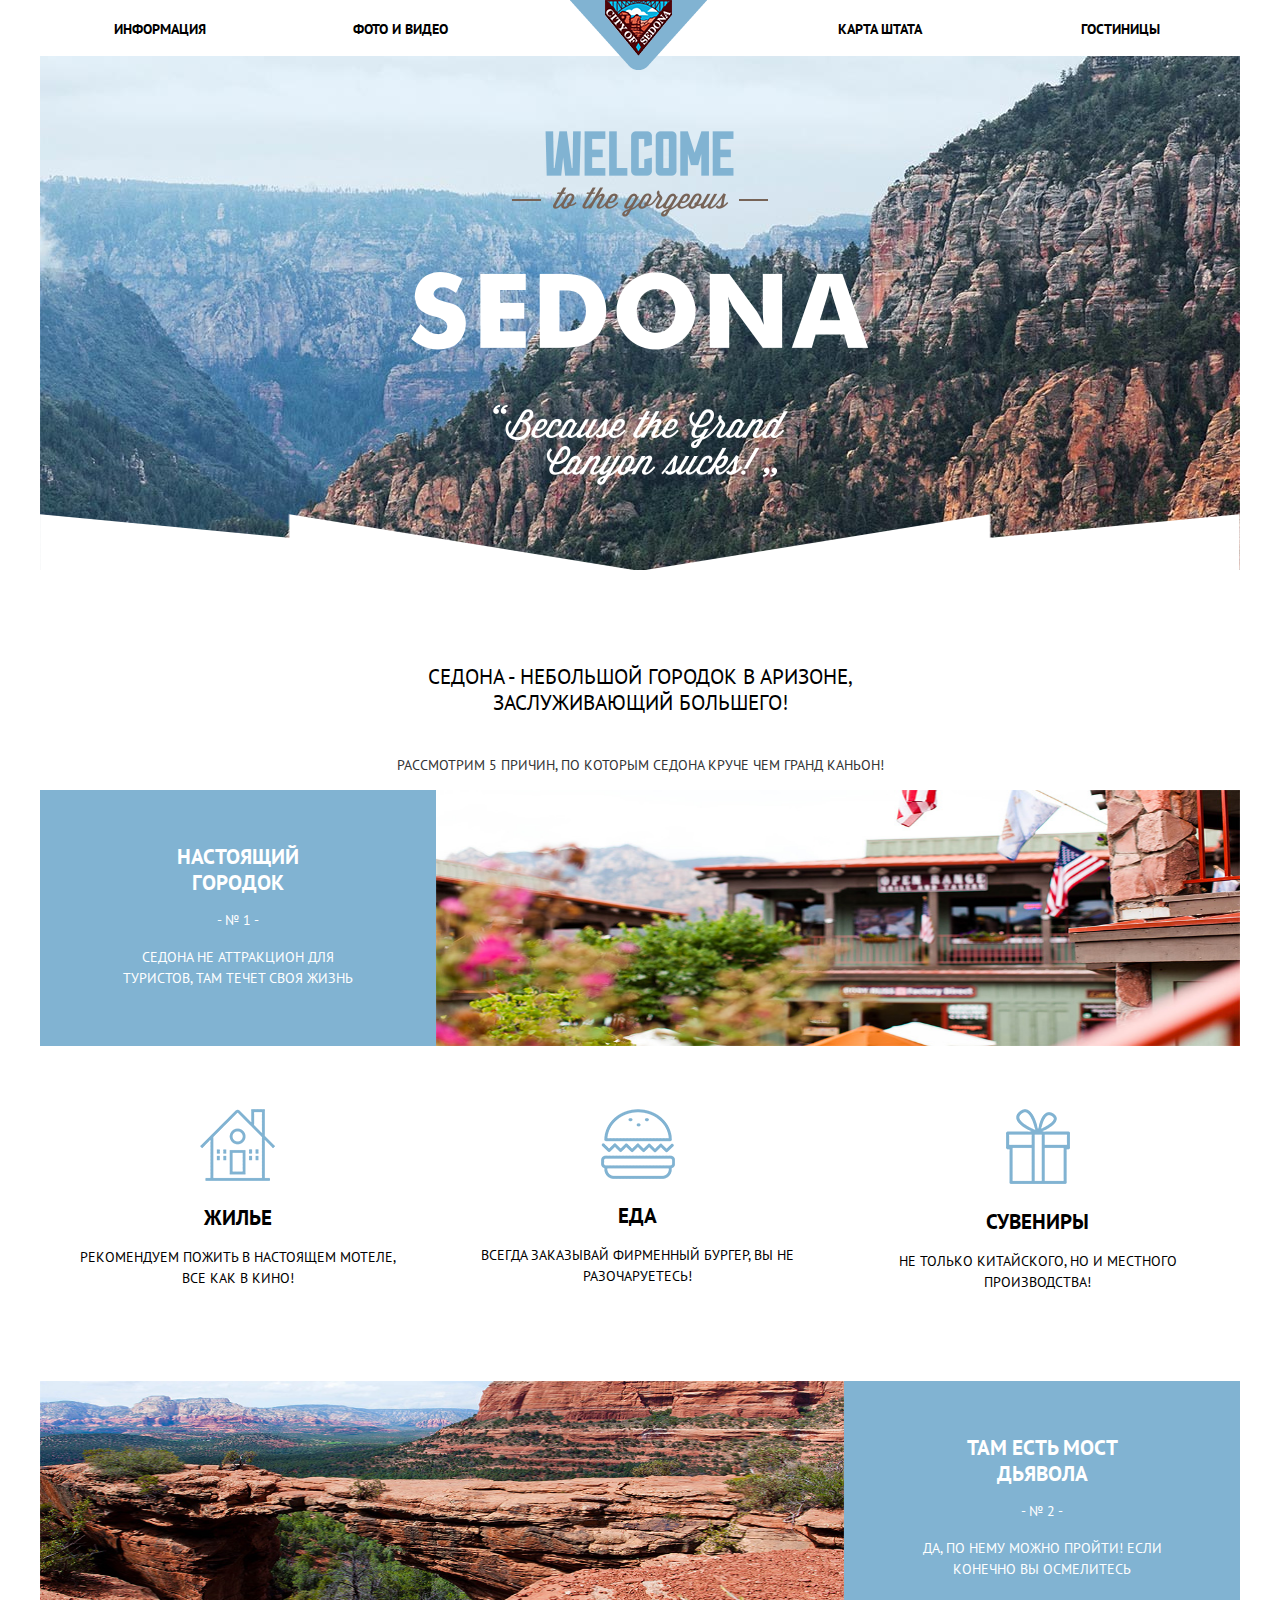
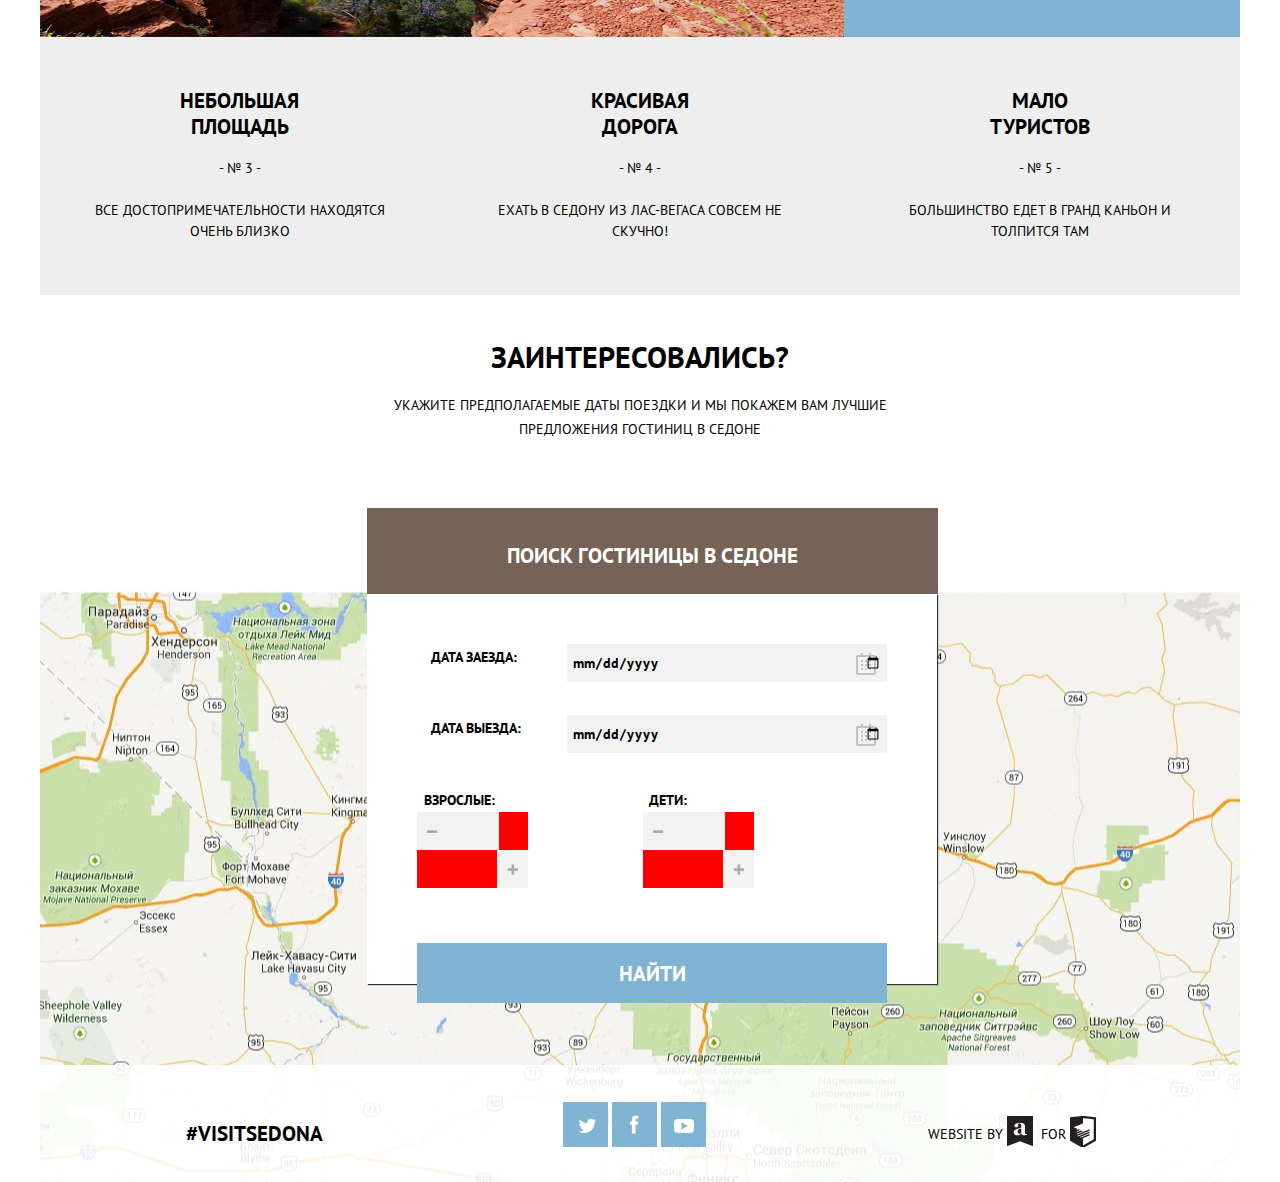
==== index.html @ 725dc501 "css comb" ====
<!DOCTYPE html>
<html lang="ru">
<head>
	<meta charset="UTF-8">
	<meta http-equiv="X-UA-Compatible" content="IE=Edge">
	<link href='http://fonts.googleapis.com/css?family=PT+Sans:400,700&subset=cyrillic,latin' rel='stylesheet' type='text/css'>
	<link rel="stylesheet" href="css/style.css">
	<title>Sedona</title>
</head>
<body>
	<div class="wrapper">
		<div class="mobile-menu-container">
			<nav class="mobile-menu-nav">
				<ul class="mobile-menu">
					<li class="mobile-menu__item">
						<a class="mobile-menu__item-link" href="#">Карта штата</a>
						<button class="mobile-menu__item-close">
							<img src="img/icon-mobile-menu-close.svg" alt="">
						</button>
					</li>
					<li class="mobile-menu__item">
						<a class="mobile-menu__item-link" href="#">Информация</a>
					</li>
					<li class="mobile-menu__item">
						<a class="mobile-menu__item-link" href="#">Фото и видео</a>
					</li>
					<li class="mobile-menu__item">
						<a class="mobile-menu__item-link" href="#">Гостиницы</a>
					</li>
				</ul>
			</nav>
		</div>
		<header class="page-header">
			<nav class="top-menu-nav">
				<ul class="top-menu">
					<li class="top-menu__item">
						<a class="top-menu__item-link" href="#">Информация</a>
					</li>
					<li class="top-menu__item">
						<a class="top-menu__item-link" href="#">Фото и видео</a>
					</li>
					<li class="top-menu__item">
						<a class="top-menu__logo-link" href="#">
							<img class="top-menu__logo" src="img/icon-top-menu.png" height="70" width="138" alt="logo">
						</a>
					</li>
					<li class="top-menu__item">
						<a class="top-menu__item-link" href="#">Карта штата</a>
					</li>
					<li class="top-menu__item">
						<a class="top-menu__item-link" href="#">Гостиницы</a>
					</li>
					<li class="top-menu__item top-menu__item-menu-open">
						<button class="mobile-menu-open">
							<img id="logo" class="mobile-menu-open-img" src="img/icon-mobile-menu-open.svg" alt="">
						</button>
					</li>
				</ul>
			</nav>
		</header>
		<div class="welcome">
			<img class="welcome__img" src="img/text-welcome-1.png" height="86" width="256" alt="">
			<img class="welcome__img" src="img/text-welcome-2.png" height="78" width="458" alt="welcome-2">
			<img class="welcome__img" src="img/text-welcome-3.png" height="80" width="295" alt="welcome-3">
			<div class="welcome-container">
				<h3 class="welcome__info">Седона - небольшой городок в Аризоне, заслуживающий большего!</h3>
				<p class="welcome__reasons">Рассмотрим 5 причин, по которым Седона круче чем Гранд Каньон!</p>
			</div>
		</div>
		<div class="features">
			<section class="features-item">
				<div class="features-item-container">
					<h3 class="features-item__title">Настоящий городок</h3>
					<p class="features-item__number">- № 1 -</p>
					<p class="features-item__description">Седона не аттракцион для туристов, там течет своя жизнь</p>
				</div>
				<div class="features-item__img-container">
					<img class="features-item__img" src="img/bg-features-1.jpg" height="256" width="800" alt="">
				</div>
			</section>
			<div class="advantages">
				<div class="advantages__item">
					<img class="advantages__item-img" src="img/icon-advantages-1.png" height="72" width="75" alt="advantages-1">
					<h3 class="advantages__item-title">Жилье</h3>
					<p class="advantages__item-description">Рекомендуем пожить в настоящем мотеле, все как в кино!</p>
				</div>
				<div class="advantages__item">
					<img class="advantages__item-img" src="img/icon-advantages-2.png" height="70" width="74" alt="advantages-2">
					<h3 class="advantages__item-title">Еда</h3>
					<p class="advantages__item-description">Всегда заказывай фирменный бургер, вы не разочаруетесь!</p>
				</div>
				<div class="advantages__item">
					<img class="advantages__item-img" src="img/icon-advantages-3.png" height="76" width="64" alt="advantages-3">
					<h3 class="advantages__item-title">Сувениры</h3>
					<p class="advantages__item-description">Не только китайского, но и местного производства!</p>
				</div>
			</div>
			<section class="features-item features-item--image-left">
				<div class="features-item-container">
					<h3 class="features-item__title">Там есть мост дьявола</h3>
					<p class="features-item__number">- № 2 -</p>
					<p class="features-item__description">Да, по нему можно пройти! Если конечно вы осмелитесь</p>
				</div>
				<div class="features-item__img-container">
					<img class="features-item__img" src="img/bg-features-2.jpg" height="256" width="800" alt="">
				</div>
			<div class="features-item-small-container">
				<section class="features-item-small">
					<h3 class="features-item-small__title">Небольшая площадь</h3>
					<p class="features-item-small__number">- № 3 -</p>
					<p class="features-item-small__description">Все достопримечательности находятся очень близко</p>
				</section>
				<section class="features-item-small">
					<h3 class="features-item-small__title">Красивая дорога</h3>
					<p class="features-item-small__number">- № 4 -</p>
					<p class="features-item-small__description">Ехать в Седону из Лас-Вегаса совсем не скучно!</p>
				</section>
				<section class="features-item-small">
					<h3 class="features-item-small__title">Мало туристов</h3>
					<p class="features-item-small__number">- № 5 -</p>
					<p class="features-item-small__description">Большинство едет в Гранд Каньон и толпится там</p>
				</section>
			</div>
		</div>
		<div class="visit-us">
			<h2 class="visit-us__title">Заинтересовались?</h2>
			<p class="visit-us__info">Укажите предполагаемые даты поездки и мы покажем вам лучшие предложения гостиниц в Седоне</p>
		</div>
		<div class="hotel-search-container">
			<div class="hotel-search">
				<div class="hotel-search__header">
					<p class="hotel-search__header-title">Поиск гостиницы в Седоне</p>
				</div>
				<form class="hotel-search__form" action="#">
					<div class="hotel-search__form-field">
						<label class="hotel-search__form-field-label" for="dateIn">Дата заезда:</label>
						<input class="hotel-search__form-field-input hotel-search__form-field-input--date" type="date" name="dateIn" value="">
					</div>
					<div class="hotel-search__form-field">
						<label class="hotel-search__form-field-label" for="dateOut">Дата выезда:</label>
						<input class="hotel-search__form-field-input hotel-search__form-field-input--date" type="date" name="dateOut">
					</div>
					<div class="hotel-search__form-field">
						<div class="hotel-search__form-field-container">
							<label class="hotel-search__form-field-label" for="adultNumber">Взрослые:</label>
							<div class="hotel-search__form-field-input--number-container">
								<span class="hotel-search__form-field-input--number-container-minus"></span>
								<input class="hotel-search__form-field-input hotel-search__form-field-input--number" type="text" name="adultNumber">
								<span class="hotel-search__form-field-input--number-container-plus"></span>
							</div>
						</div>
						<div class="hotel-search__form-field-container">
							<label class="hotel-search__form-field-label" for="childrenNumber">Дети:</label>
							<div class="hotel-search__form-field-input--number-container">
								<span class="hotel-search__form-field-input--number-container-minus"></span>
								<input class="hotel-search__form-field-input hotel-search__form-field-input--number" type="text" name="childrenNumber">
								<span class="hotel-search__form-field-input--number-container-plus"></span>
							</div>
						</div>
					</div>
					<input class="hotel-search__form-submit" type="submit" value="Найти">
				</form>
			</div>
			<footer class="page-footer">
				<div class="twitter-tag">
					<span>#VISITSEDONA</span>
				</div>
				<div class="social-icons">
					<a class="social-icons__item-link" href="#"><div class="social-icons__item-link-img social-icons__item-link-img--tw"></div></a>
					<a class="social-icons__item-link" href="#"><div class="social-icons__item-link-img social-icons__item-link-img--fb"></div></a>
					<a class="social-icons__item-link" href="#"><div class="social-icons__item-link-img social-icons__item-link-img--yt"></div></a>
				</div>
				<div class="copyright">
					<span>Website by <div class="copyright__by-img"></div> for <div class="copyright__for-img"></div></span>
				</div>
			</footer>
		</div>
	</div>
</body>
</html>
---- css/style.css ----
html, body, div, span, applet, object, iframe, h1, h2, h3, h4, h5, h6, p, blockquote, pre, a, abbr, acronym, address, big, cite, code, del, dfn, em, img, ins, kbd, q, s, samp, small, strike, strong, sub, sup, tt, var, b, u, i, center, dl, dt, dd, ol, ul, li, fieldset, form, label, legend, table, caption, tbody, tfoot, thead, tr, th, td, article, aside, canvas, details, embed, figure, figcaption, footer, header, hgroup, menu, nav, output, ruby, section, summary, time, mark, audio, video {
  margin: 0;
  padding: 0;
  border: 0;
  font-size: 100%;
  font: inherit;
  vertical-align: baseline; }

article, aside, details, figcaption, figure, footer, header, hgroup, menu, nav, section {
  display: block; }

body {
  line-height: 1; }

ol, ul {
  list-style: none; }

blockquote, q {
  quotes: none; }

blockquote:before, blockquote:after, q:before, q:after {
  content: '';
  content: none; }

table {
  border-collapse: collapse;
  border-spacing: 0; }

/*! normalize.css v3.0.2 | MIT License | git.io/normalize */
/**
 * 1. Set default font family to sans-serif.
 * 2. Prevent iOS text size adjust after orientation change, without disabling
 *    user zoom.
 */
html {
  font-family: sans-serif;
  /* 1 */
  -ms-text-size-adjust: 100%;
  /* 2 */
  -webkit-text-size-adjust: 100%;
  /* 2 */ }

/**
 * Remove default margin.
 */
body {
  margin: 0; }

/* HTML5 display definitions
	 ========================================================================== */
/**
 * Correct `block` display not defined for any HTML5 element in IE 8/9.
 * Correct `block` display not defined for `details` or `summary` in IE 10/11
 * and Firefox.
 * Correct `block` display not defined for `main` in IE 11.
 */
article, aside, details, figcaption, figure, footer, header, hgroup, main, menu, nav, section, summary {
  display: block; }

/**
 * 1. Correct `inline-block` display not defined in IE 8/9.
 * 2. Normalize vertical alignment of `progress` in Chrome, Firefox, and Opera.
 */
audio, canvas, progress, video {
  display: inline-block;
  /* 1 */
  vertical-align: baseline;
  /* 2 */ }

/**
 * Prevent modern browsers from displaying `audio` without controls.
 * Remove excess height in iOS 5 devices.
 */
audio:not([controls]) {
  display: none;
  height: 0; }

/**
 * Address `[hidden]` styling not present in IE 8/9/10.
 * Hide the `template` element in IE 8/9/11, Safari, and Firefox < 22.
 */
[hidden], template {
  display: none; }

/* Links
	 ========================================================================== */
/**
 * Remove the gray background color from active links in IE 10.
 */
a {
  background-color: transparent; }

/**
 * Improve readability when focused and also mouse hovered in all browsers.
 */
a:active, a:hover {
  outline: 0; }

/* Text-level semantics
	 ========================================================================== */
/**
 * Address styling not present in IE 8/9/10/11, Safari, and Chrome.
 */
abbr[title] {
  border-bottom: 1px dotted; }

/**
 * Address style set to `bolder` in Firefox 4+, Safari, and Chrome.
 */
b, strong {
  font-weight: bold; }

/**
 * Address styling not present in Safari and Chrome.
 */
dfn {
  font-style: italic; }

/**
 * Address variable `h1` font-size and margin within `section` and `article`
 * contexts in Firefox 4+, Safari, and Chrome.
 */
h1 {
  font-size: 2em;
  margin: 0.67em 0; }

/**
 * Address styling not present in IE 8/9.
 */
mark {
  background: #ff0;
  color: #000; }

/**
 * Address inconsistent and variable font size in all browsers.
 */
small {
  font-size: 80%; }

/**
 * Prevent `sub` and `sup` affecting `line-height` in all browsers.
 */
sub, sup {
  font-size: 75%;
  line-height: 0;
  position: relative;
  vertical-align: baseline; }

sup {
  top: -0.5em; }

sub {
  bottom: -0.25em; }

/* Embedded content
	 ========================================================================== */
/**
 * Remove border when inside `a` element in IE 8/9/10.
 */
img {
  border: 0; }

/**
 * Correct overflow not hidden in IE 9/10/11.
 */
svg:not(:root) {
  overflow: hidden; }

/* Grouping content
	 ========================================================================== */
/**
 * Address margin not present in IE 8/9 and Safari.
 */
figure {
  margin: 1em 40px; }

/**
 * Address differences between Firefox and other browsers.
 */
hr {
  box-sizing: content-box;
  height: 0; }

/**
 * Contain overflow in all browsers.
 */
pre {
  overflow: auto; }

/**
 * Address odd `em`-unit font size rendering in all browsers.
 */
code, kbd, pre, samp {
  font-family: monospace, monospace;
  font-size: 1em; }

/* Forms
	 ========================================================================== */
/**
 * Known limitation: by default, Chrome and Safari on OS X allow very limited
 * styling of `select`, unless a `border` property is set.
 */
/**
 * 1. Correct color not being inherited.
 *    Known issue: affects color of disabled elements.
 * 2. Correct font properties not being inherited.
 * 3. Address margins set differently in Firefox 4+, Safari, and Chrome.
 */
button, input, optgroup, select, textarea {
  color: inherit;
  /* 1 */
  font: inherit;
  /* 2 */
  margin: 0;
  /* 3 */ }

/**
 * Address `overflow` set to `hidden` in IE 8/9/10/11.
 */
button {
  overflow: visible; }

/**
 * Address inconsistent `text-transform` inheritance for `button` and `select`.
 * All other form control elements do not inherit `text-transform` values.
 * Correct `button` style inheritance in Firefox, IE 8/9/10/11, and Opera.
 * Correct `select` style inheritance in Firefox.
 */
button, select {
  text-transform: none; }

/**
 * 1. Avoid the WebKit bug in Android 4.0.* where (2) destroys native `audio`
 *    and `video` controls.
 * 2. Correct inability to style clickable `input` types in iOS.
 * 3. Improve usability and consistency of cursor style between image-type
 *    `input` and others.
 */
button, html input[type="button"], input[type="reset"], input[type="submit"] {
  -webkit-appearance: button;
  /* 2 */
  cursor: pointer;
  /* 3 */ }

/**
 * Re-set default cursor for disabled elements.
 */
button[disabled], html input[disabled] {
  cursor: default; }

/**
 * Remove inner padding and border in Firefox 4+.
 */
button::-moz-focus-inner, input::-moz-focus-inner {
  border: 0;
  padding: 0; }

/**
 * Address Firefox 4+ setting `line-height` on `input` using `!important` in
 * the UA stylesheet.
 */
input {
  line-height: normal; }

/**
 * It's recommended that you don't attempt to style these elements.
 * Firefox's implementation doesn't respect box-sizing, padding, or width.
 *
 * 1. Address box sizing set to `content-box` in IE 8/9/10.
 * 2. Remove excess padding in IE 8/9/10.
 */
input[type="checkbox"], input[type="radio"] {
  box-sizing: border-box;
  /* 1 */
  padding: 0;
  /* 2 */ }

/**
 * Fix the cursor style for Chrome's increment/decrement buttons. For certain
 * `font-size` values of the `input`, it causes the cursor style of the
 * decrement button to change from `default` to `text`.
 */
input[type="number"]::-webkit-inner-spin-button, input[type="number"]::-webkit-outer-spin-button {
  height: auto; }

/**
 * 1. Address `appearance` set to `searchfield` in Safari and Chrome.
 * 2. Address `box-sizing` set to `border-box` in Safari and Chrome
 *    (include `-moz` to future-proof).
 */
input[type="search"] {
  -webkit-appearance: textfield;
  /* 1 */
  /* 2 */
  box-sizing: content-box; }

/**
 * Remove inner padding and search cancel button in Safari and Chrome on OS X.
 * Safari (but not Chrome) clips the cancel button when the search input has
 * padding (and `textfield` appearance).
 */
input[type="search"]::-webkit-search-cancel-button, input[type="search"]::-webkit-search-decoration {
  -webkit-appearance: none; }

/**
 * Define consistent border, margin, and padding.
 */
fieldset {
  border: 1px solid #c0c0c0;
  margin: 0 2px;
  padding: 0.35em 0.625em 0.75em; }

/**
 * 1. Correct `color` not being inherited in IE 8/9/10/11.
 * 2. Remove padding so people aren't caught out if they zero out fieldsets.
 */
legend {
  border: 0;
  /* 1 */
  padding: 0;
  /* 2 */ }

/**
 * Remove default vertical scrollbar in IE 8/9/10/11.
 */
textarea {
  overflow: auto; }

/**
 * Don't inherit the `font-weight` (applied by a rule above).
 * NOTE: the default cannot safely be changed in Chrome and Safari on OS X.
 */
optgroup {
  font-weight: bold; }

/* Tables
	 ========================================================================== */
/**
 * Remove most spacing between table cells.
 */
table {
  border-collapse: collapse;
  border-spacing: 0; }

td, th {
  padding: 0; }

body {
  font-family: "PT Sans", sans-serif;
  font-size: 14px;
  font-weight: normal;
  line-height: 1.86em;
  text-transform: uppercase; }

.wrapper {
  max-width: 1200px;
  margin: 0 auto; }

.mobile-menu-container {
  display: none;
  width: 100%; }
  .mobile-menu-container .mobile-menu__item {
    padding: 1%;
    text-align: center;
    background-color: #81b3d2;
    border-bottom: 1px solid #678fa8; }
    .mobile-menu-container .mobile-menu__item-link {
      font-size: 1.29em;
      line-height: 2.86em;
      color: #fff;
      text-decoration: none;
      text-transform: uppercase; }
    .mobile-menu-container .mobile-menu__item-close {
      display: none;
      float: right; }
    .mobile-menu-container .mobile-menu__item:hover {
      background-color: #669ec0; }
    .mobile-menu-container .mobile-menu__item:active {
      color: #94b9d2;
      background-color: #5496bd; }

.page-header {
  height: 56px;
  background-color: #fff; }

.top-menu {
  position: relative;
  min-height: 50px;
  padding: 1.3% 0;
  font-size: 0;
  list-style: none; }
  .top-menu__item {
    display: inline-block;
    width: 20%;
    box-sizing: border-box;
    margin: 0;
    font-size: 14px;
    font-weight: bold;
    text-align: center;
    vertical-align: bottom; }
    .top-menu__item-link {
      color: #000;
      text-decoration: none; }
      .top-menu__item-link:hover {
        color: #81b3d2; }
      .top-menu__item-link:active {
        color: #766357; }
    .top-menu__item-menu-open {
      display: none; }
  .top-menu__logo-link {
    position: absolute;
    top: 0;
    left: 44.2%; }

.welcome {
  position: relative;
  z-index: -1;
  max-width: 100%;
  background: #fff url("../img/bg-welcome.jpg") no-repeat 50% -56px; }
  .welcome__img {
    display: block;
    max-width: 100%;
    height: auto;
    margin: 0 auto;
    padding-top: 55px; }
    .welcome__img:first-child {
      padding-top: 75px; }
  .welcome__info {
    max-width: 500px;
    margin: 0 auto;
    padding-top: 7%;
    font-size: 1.5em;
    text-align: center; }
  .welcome__reasons {
    padding: 1%;
    padding-top: 3%;
    color: #333;
    text-align: center; }
  .welcome-container {
    position: relative;
    max-width: 100%;
    min-height: 200px;
    margin-top: 85px;
    padding-top: 10px;
    background-color: #fff; }
    .welcome-container:before {
      position: absolute;
      top: -56px;
      left: 0;
      width: 100%;
      height: 65px;
      background: url("../img/bg-welcome-mask.png") no-repeat 50% 0;
      content: ""; }

.features {
  background-color: #fff; }
  .features-item {
    min-height: 256px; }
    .features-item-container {
      float: left;
      width: 33%;
      min-height: 256px;
      box-sizing: border-box;
      padding: 4% 5%;
      color: #fff;
      text-align: center;
      background-color: #81b3d2; }
    .features-item__title {
      width: 152px;
      margin: 0 auto;
      padding: 2%;
      font-size: 1.5em;
      font-weight: bold;
      text-align: center; }
    .features-item__number {
      padding: 3%;
      line-height: 1.5em; }
    .features-item__description {
      padding: 3%;
      line-height: 1.5em; }
    .features-item__img {
      width: 100%;
      box-sizing: border-box; }
      .features-item__img-container {
        float: right;
        width: 67%; }
    .features-item--image-left .features-item-container {
      float: right; }
    .features-item-small-container {
      min-height: 250px;
      margin: 0;
      font-size: 0;
      background-color: #eee; }
    .features-item-small {
      display: inline-block;
      width: 33.333%;
      min-height: 250px;
      box-sizing: border-box;
      padding: 3% 2%;
      font-size: 14px;
      text-align: center;
      vertical-align: middle; }
      .features-item-small__title {
        width: 45%;
        margin: 0 auto;
        padding: 2%;
        font-size: 1.5em;
        font-weight: bold;
        text-align: center; }
      .features-item-small__number {
        padding: 3%;
        line-height: 1.5em; }
      .features-item-small__description {
        max-width: 100%;
        padding: 3%;
        line-height: 1.5em; }

.advantages {
  min-height: 265px;
  margin: 35px 0; }
  .advantages__item {
    display: inline-block;
    width: 33.3333%;
    min-height: 200px;
    margin: -2px;
    padding: 30px 0;
    text-align: center;
    vertical-align: middle;
    background-color: #fff; }
    .advantages__item-title {
      padding: 4%;
      font-size: 1.5em;
      font-weight: bold; }
    .advantages__item-description {
      max-width: 80%;
      margin: 0 auto;
      line-height: 1.5em;
      text-align: center; }

.visit-us {
  min-height: 250px;
  padding: 1%;
  padding-top: 25px; }
  .visit-us__title {
    padding: 2%;
    font-size: 2.14em;
    font-weight: bold;
    text-align: center; }
  .visit-us__info {
    width: 45%;
    margin: 0 auto;
    padding: 0 3%;
    line-height: 24px;
    text-align: center; }

.hotel-search {
  position: absolute;
  top: -122px;
  left: 1%;
  width: 100%;
  height: 100%;
  margin-top: 48px; }
  .hotel-search-container {
    position: relative;
    width: 100%;
    min-height: 600px;
    background: url("../img/bg-visit-us-map.jpg") no-repeat 50% 50%; }
  .hotel-search__header {
    max-width: 571px;
    height: 62px;
    margin: 0 auto;
    padding: 1% 0;
    font-size: 1.5em;
    font-weight: bold;
    color: #fff;
    text-align: center;
    background-color: #766357; }
    .hotel-search__header-title {
      padding: 4%; }
  .hotel-search__form {
    width: 470px;
    height: 290px;
    margin: 0 auto;
    padding: 50px;
    background-color: #fff;
    box-shadow: 1px 1px 1px #333; }
    .hotel-search__form-field {
      max-width: 100%;
      margin-bottom: 45px; }
      .hotel-search__form-field-container {
        display: inline-block;
        max-width: 99%;
        vertical-align: middle; }
      .hotel-search__form-field-label {
        padding: 3%;
        font-weight: bold; }
      .hotel-search__form-field-input {
        position: relative;
        width: 60%;
        height: 38px;
        font-size: 1em;
        font-weight: bold;
        text-align: center;
        background-color: #f2f2f2;
        border: none; }
        .hotel-search__form-field-input:hover {
          background-color: #ebebeb; }
        .hotel-search__form-field-input:focus {
          background-color: #fff;
          outline: 2px solid #e5e5e5; }
        .hotel-search__form-field-input--date {
          float: right;
          width: 66%;
          padding: 0 1%;
          text-align: left; }
          .hotel-search__form-field-input--date:after {
            position: absolute;
            top: 10px;
            right: 3%;
            width: 22px;
            height: 20px;
            background: url("../img/icon-hotel-search-form-calendar.png") no-repeat 0 0;
            content: "";
            -webkit-transform: rotate(-90deg);
                -ms-transform: rotate(-90deg);
                    transform: rotate(-90deg); }
        .hotel-search__form-field-input--number {
          display: inline-block;
          width: 36px;
          height: 36px; }
          .hotel-search__form-field-input--number-container {
            display: inline-block;
            width: 111px;
            background-color: red; }
            .hotel-search__form-field-input--number-container-minus {
              float: left;
              width: 11px;
              height: 11px;
              padding: 24px 10px 3px;
              background: #f2f2f2 url("../img/icon-hotel-search-form-minus.png") 50% 50% no-repeat; }
            .hotel-search__form-field-input--number-container-plus {
              float: right;
              width: 11px;
              height: 11px;
              padding: 24px 10px 3px;
              background: #f2f2f2 url("../img/icon-hotel-search-form-plus.png") 50% 50% no-repeat; }
      .hotel-search__form-field:nth-child(3) label:first-child {
        margin-right: 36px; }
      .hotel-search__form-field:nth-child(3) label:nth-child(3) {
        margin-right: 8px; }
      .hotel-search__form-field:nth-child(3) input {
        width: 47px; }
    .hotel-search__form-submit {
      width: 100%;
      height: 60px;
      margin-top: 10px;
      font-size: 1.5em;
      font-weight: bold;
      color: #fff;
      text-transform: uppercase;
      background-color: #81b3d2;
      border: 0; }
      .hotel-search__form-submit:hover {
        background-color: #669ec0; }
      .hotel-search__form-submit:active {
        color: #94b9d2;
        background-color: #5496bd; }

.page-footer {
  position: absolute;
  bottom: 0;
  left: 0;
  width: 100%;
  min-width: 650px;
  min-height: 50px;
  box-sizing: border-box;
  padding: 35px 2%;
  font-size: 0;
  background-color: rgba(255, 255, 255, 0.9); }
  .page-footer .twitter-tag {
    display: inline-block;
    width: 33%;
    font-size: 21px;
    font-weight: bold;
    text-align: center;
    vertical-align: bottom; }
  .page-footer .social-icons {
    display: inline-block;
    width: 33%;
    font-size: 14px;
    text-align: center;
    vertical-align: bottom; }
    .page-footer .social-icons__item-link-img {
      display: inline-block;
      width: 45px;
      height: 45px;
      vertical-align: bottom;
      background: #81b3d2 url("../img/spr-social-icons.png") no-repeat 15px 50%; }
      .page-footer .social-icons__item-link-img--fb {
        background-position: -40px 50%; }
      .page-footer .social-icons__item-link-img--yt {
        background-position: -91px 50%; }
      .page-footer .social-icons__item-link-img:hover {
        background-color: #669ec0; }
      .page-footer .social-icons__item-link-img:active {
        background-color: #5496bd; }
  .page-footer .copyright {
    display: inline-block;
    width: 33%;
    min-width: 190px;
    font-size: 14px;
    text-align: center;
    vertical-align: middle; }
    .page-footer .copyright__by-img, .page-footer .copyright__for-img {
      display: inline-block;
      width: 30px;
      height: 32px;
      margin-top: 15px;
      vertical-align: bottom;
      background: url("../img/spr-copyright-icons.png") no-repeat 0 0; }
    .page-footer .copyright__for-img {
      background-position: -75px 0; }

@media (max-width: 768px) {
  .top-menu {
    box-sizing: border-box;
    padding: 2% 0; }
    .top-menu__item {
      vertical-align: bottom; }
    .top-menu__logo-link {
      position: absolute;
      top: 0;
      left: 41%; }

  .welcome-container:before {
    top: -36px;
    background: url("../img/bg-welcome-mask-tablet.png") no-repeat 50% 0; }

  .advantages__item-description {
    width: 65%; }

  .features-item-small {
    padding: 5% 0; }

  .visit-us {
    padding-top: 20px; }
 }

@media (max-width: 320px) {
  .top-menu {
    background-color: #fff; }
    .top-menu__item {
      display: none; }
      .top-menu__item:nth-child(3) {
        display: block; }
      .top-menu__item-menu-open {
        display: block;
        float: right; }
    .top-menu__logo-link {
      left: 30%;
      display: block; }

  .mobile-menu-open-img {
    fill: blue; }

  .welcome {
    background: url("../img/bg-welcome.jpg") no-repeat 50% -62px; }
    .welcome-container {
      margin-top: 50px; }
      .welcome-container:before {
        top: -36px;
        background: url("../img/bg-welcome-mask-tablet.png") no-repeat 50% 0; }
    .welcome__img:nth-child(1) {
      width: 200px;
      padding-top: 45px; }
    .welcome__img:nth-child(2) {
      width: 280px;
      padding-top: 60px; }
    .welcome__img:nth-child(3) {
      width: 200px;
      padding-top: 70px;
      padding-bottom: 0; }
    .welcome__info {
      padding: 4% 8%;
      padding-top: 7%;
      font-size: 1.29em;
      font-weight: bold;
      line-height: 1.6em; }
    .welcome__reasons {
      padding: 4% 5%;
      padding-bottom: 13%; }

  .features {
    position: relative; }
    .features-item__title {
      width: 90%;
      padding: 1%;
      font-size: 1.29em; }
    .features-item__description {
      padding: 2.5% 2%; }
    .features-item-container {
      display: block;
      float: none;
      width: 100%;
      min-height: 200px;
      padding: 10% 2%; }
    .features-item__img-container {
      display: none;
      display: block;
      float: none;
      min-width: 320px;
      height: 260px;
      overflow: hidden; }
    .features-item__img {
      display: block;
      width: 162%;
      height: auto;
      margin-left: -30px; }
    .features-item-small {
      display: block;
      width: 100%;
      min-height: 50px;
      padding: 6%;
      border-bottom: 1px solid #ddd; }
      .features-item-small:last-child {
        border: none; }
      .features-item-small-container {
        display: block;
        padding: 6% 8%; }
      .features-item-small__title {
        width: 90%;
        padding: 0;
        font-size: 1.29em; }
      .features-item-small__number {
        padding: 5%; }
      .features-item-small__description {
        padding: 2%; }
    .features:before {
      position: absolute;
      top: -37px;
      left: 0;
      z-index: -1;
      width: 100%;
      height: 50px;
      background: #81b3d2 url("../img/bg-welcome-mask-mobile.png") no-repeat 50% 0;
      content: ""; }

  .advantages__item {
    display: block;
    width: 100%;
    min-height: 90px;
    padding: 3%; }
    .advantages__item-img {
      float: left;
      width: 37px;
      height: 37px;
      padding: 1%; }
    .advantages__item-title {
      display: inline-block;
      width: 80%;
      padding: 1%;
      padding-bottom: 2%;
      font-size: 1.29em;
      text-align: left; }
    .advantages__item-description {
      width: 65%;
      margin-left: 49px;
      padding: 1%;
      color: #333;
      text-align: left; }

  .visit-us {
    min-height: 210px;
    padding-top: 30px; }
    .visit-us__title {
      padding: 3%;
      font-size: 1.5em; }
    .visit-us__info {
      width: 90%;
      padding: 2%; }

  .hotel-search {
    overflow: hidden;
    margin-left: -3px;
    padding: 0; }
    .hotel-search-container {
      min-height: 1030px;
      background: url("../img/bg-visit-us-map.jpg") no-repeat 50% 102%; }
    .hotel-search__header {
      width: 100%;
      padding-top: 6%; }
      .hotel-search__header-title {
        font-size: 18px; }
    .hotel-search__form {
      width: 100%;
      min-height: 415px;
      padding: 3%;
      box-shadow: none; }
      .hotel-search__form-field {
        padding: 2% 0; }
        .hotel-search__form-field-label {
          display: block;
          margin: 0;
          padding: 2%; }
        .hotel-search__form-field-input {
          float: left;
          width: 93%;
          margin: 0;
          padding: 0; }
          .hotel-search__form-field-input--number {
            min-height: 39px; }
            .hotel-search__form-field-input--number-container {
              width: 75%;
              margin: 0; }
              .hotel-search__form-field-input--number-container-plus {
                float: left; }
        .hotel-search__form-field-container {
          width: 50%;
          padding-bottom: 10%; }
          .hotel-search__form-field-container:first-child {
            float: left; }
          .hotel-search__form-field-container:last-child {
            float: right; }
      .hotel-search__form-submit {
        width: 90%;
        margin: 0;
        margin: 0 auto; }

  .page-footer {
    min-width: 320px;
    box-sizing: border-box;
    padding: 8% 6%; }
    .page-footer .twitter-tag {
      display: block;
      width: 70%;
      margin: 0 auto; }
    .page-footer .social-icons {
      display: block;
      width: 70%;
      margin: 0 auto;
      padding: 30px 0; }
    .page-footer .copyright {
      display: block;
      width: 70%;
      margin: 0 auto; }
 }
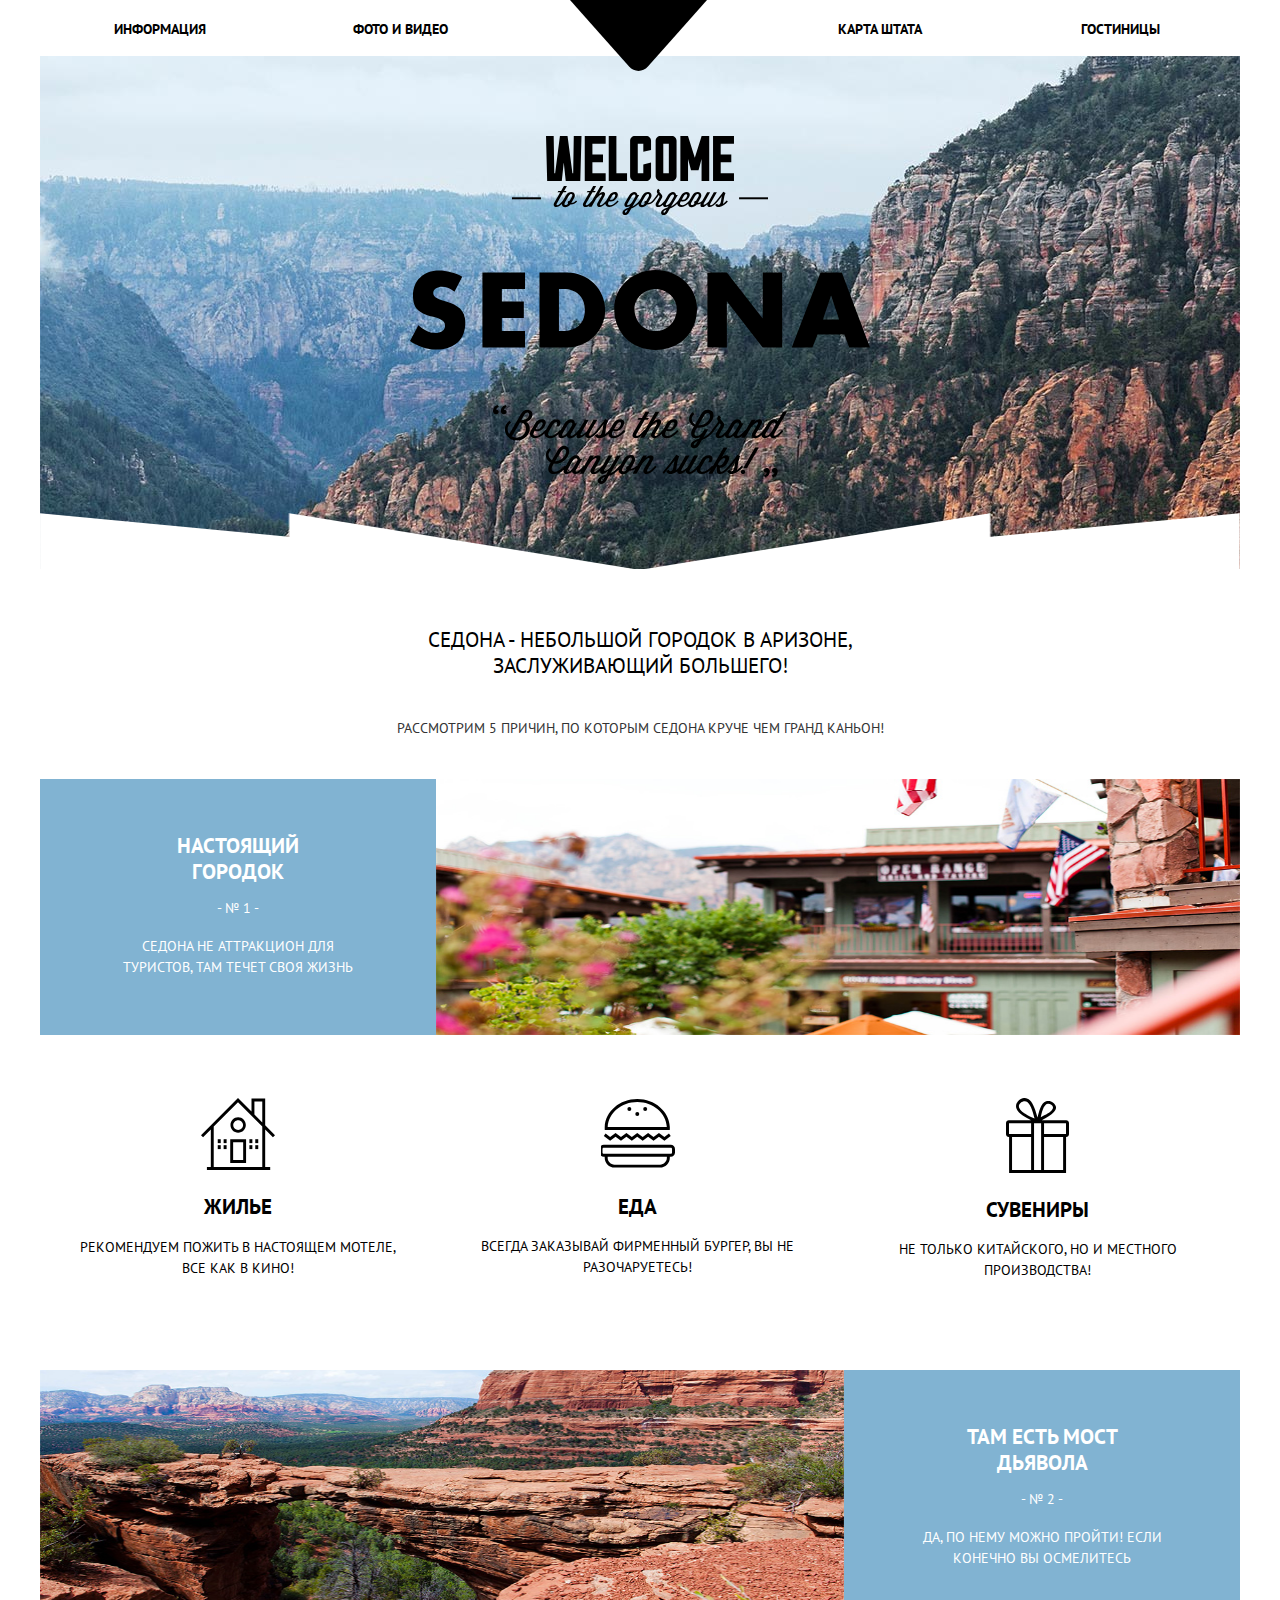
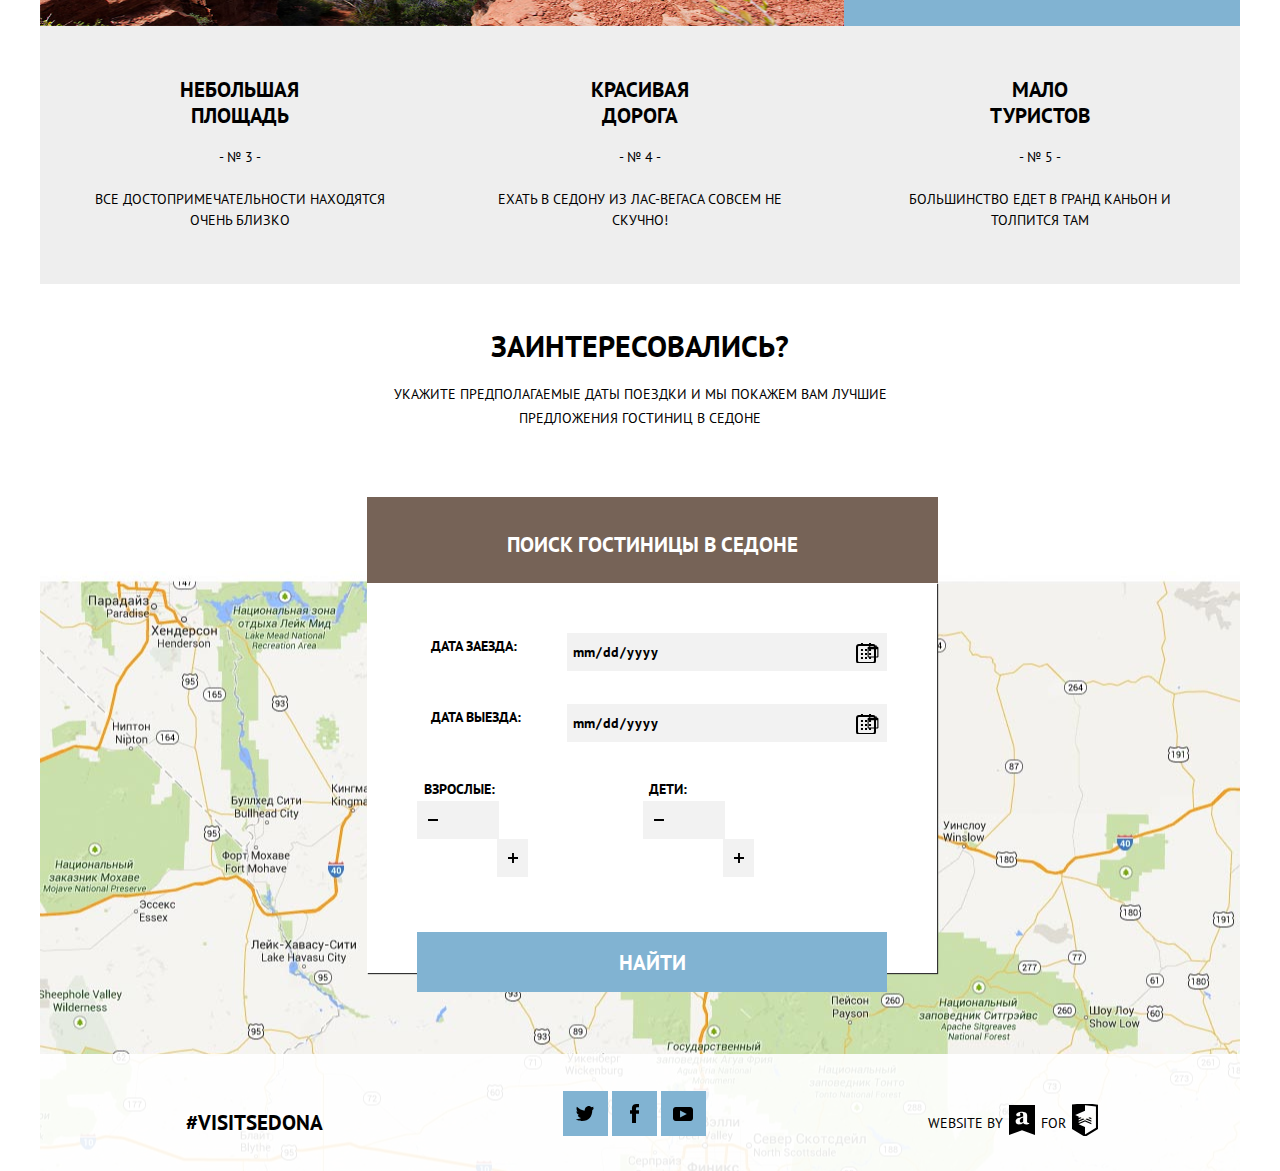
==== commit 64425b7f: "svg icons" ====
--- a/index.html
+++ b/index.html
@@ -41,7 +41,7 @@
 					</li>
 					<li class="top-menu__item">
 						<a class="top-menu__logo-link" href="#">
-							<img class="top-menu__logo" src="img/icon-top-menu.png" height="70" width="138" alt="logo">
+							<img src="img/form-logo-triangle.svg" alt="">
 						</a>
 					</li>
 					<li class="top-menu__item">
@@ -59,9 +59,9 @@
 			</nav>
 		</header>
 		<div class="welcome">
-			<img class="welcome__img" src="img/text-welcome-1.png" height="86" width="256" alt="">
-			<img class="welcome__img" src="img/text-welcome-2.png" height="78" width="458" alt="welcome-2">
-			<img class="welcome__img" src="img/text-welcome-3.png" height="80" width="295" alt="welcome-3">
+			<img class="welcome__img" src="img/text-tothegorgeous.svg" alt="">
+			<img class="welcome__img" src="img/text-sedona.svg" alt="">
+			<img class="welcome__img" src="img/text-becausecanyon.svg" alt="">
 			<div class="welcome-container">
 				<h3 class="welcome__info">Седона - небольшой городок в Аризоне, заслуживающий большего!</h3>
 				<p class="welcome__reasons">Рассмотрим 5 причин, по которым Седона круче чем Гранд Каньон!</p>
@@ -80,17 +80,17 @@
 			</section>
 			<div class="advantages">
 				<div class="advantages__item">
-					<img class="advantages__item-img" src="img/icon-advantages-1.png" height="72" width="75" alt="advantages-1">
+					<img class="advantages__item-img" src="img/icon-house.svg" alt="">
 					<h3 class="advantages__item-title">Жилье</h3>
 					<p class="advantages__item-description">Рекомендуем пожить в настоящем мотеле, все как в кино!</p>
 				</div>
 				<div class="advantages__item">
-					<img class="advantages__item-img" src="img/icon-advantages-2.png" height="70" width="74" alt="advantages-2">
+					<img class="advantages__item-img" src="img/icon-burger.svg" alt="">
 					<h3 class="advantages__item-title">Еда</h3>
 					<p class="advantages__item-description">Всегда заказывай фирменный бургер, вы не разочаруетесь!</p>
 				</div>
 				<div class="advantages__item">
-					<img class="advantages__item-img" src="img/icon-advantages-3.png" height="76" width="64" alt="advantages-3">
+					<img class="advantages__item-img" src="img/icon-gift.svg" alt="">
 					<h3 class="advantages__item-title">Сувениры</h3>
 					<p class="advantages__item-description">Не только китайского, но и местного производства!</p>
 				</div>
--- a/css/style.css
+++ b/css/style.css
@@ -408,6 +408,7 @@
     .top-menu__item-menu-open {
       display: none; }
   .top-menu__logo-link {
+    background: url("../img/logo-sedona-1x.png") 50% 0 no-repeat;
     position: absolute;
     top: 0;
     left: 44.2%; }
@@ -424,11 +425,12 @@
     margin: 0 auto;
     padding-top: 55px; }
     .welcome__img:first-child {
-      padding-top: 75px; }
+      padding-top: 130px;
+      background: url("../img/text-welcome.svg") 50% 70% no-repeat; }
   .welcome__info {
     max-width: 500px;
     margin: 0 auto;
-    padding-top: 7%;
+    padding-top: 4%;
     font-size: 1.5em;
     text-align: center; }
   .welcome__reasons {
@@ -619,31 +621,27 @@
             right: 3%;
             width: 22px;
             height: 20px;
-            background: url("../img/icon-hotel-search-form-calendar.png") no-repeat 0 0;
-            content: "";
-            -webkit-transform: rotate(-90deg);
-                -ms-transform: rotate(-90deg);
-                    transform: rotate(-90deg); }
+            background: url("../img/icon-calendar.svg") no-repeat 50% 50%;
+            content: ""; }
         .hotel-search__form-field-input--number {
           display: inline-block;
           width: 36px;
           height: 36px; }
           .hotel-search__form-field-input--number-container {
             display: inline-block;
-            width: 111px;
-            background-color: red; }
+            width: 111px; }
             .hotel-search__form-field-input--number-container-minus {
               float: left;
               width: 11px;
               height: 11px;
               padding: 24px 10px 3px;
-              background: #f2f2f2 url("../img/icon-hotel-search-form-minus.png") 50% 50% no-repeat; }
+              background: #f2f2f2 url("../img/icon-minus.svg") 50% 50% no-repeat; }
             .hotel-search__form-field-input--number-container-plus {
               float: right;
               width: 11px;
               height: 11px;
               padding: 24px 10px 3px;
-              background: #f2f2f2 url("../img/icon-hotel-search-form-plus.png") 50% 50% no-repeat; }
+              background: #f2f2f2 url("../img/icon-plus.svg") 50% 50% no-repeat; }
       .hotel-search__form-field:nth-child(3) label:first-child {
         margin-right: 36px; }
       .hotel-search__form-field:nth-child(3) label:nth-child(3) {
@@ -695,11 +693,11 @@
       width: 45px;
       height: 45px;
       vertical-align: bottom;
-      background: #81b3d2 url("../img/spr-social-icons.png") no-repeat 15px 50%; }
+      background: #81b3d2 url("../img/icon-twitter.svg") no-repeat 50% 50%; }
       .page-footer .social-icons__item-link-img--fb {
-        background-position: -40px 50%; }
+        background: #81b3d2 url("../img/icon-facebook.svg") no-repeat 50% 50%; }
       .page-footer .social-icons__item-link-img--yt {
-        background-position: -91px 50%; }
+        background: #81b3d2 url("../img/icon-youtube.svg") no-repeat 50% 50%; }
       .page-footer .social-icons__item-link-img:hover {
         background-color: #669ec0; }
       .page-footer .social-icons__item-link-img:active {
@@ -717,9 +715,9 @@
       height: 32px;
       margin-top: 15px;
       vertical-align: bottom;
-      background: url("../img/spr-copyright-icons.png") no-repeat 0 0; }
+      background: url("../img/icon-glukhanko.svg") no-repeat 50% 50%; }
     .page-footer .copyright__for-img {
-      background-position: -75px 0; }
+      background: url("../img/icon-htmlacademy.svg") no-repeat 50% 50%; }
 
 @media (max-width: 768px) {
   .top-menu {
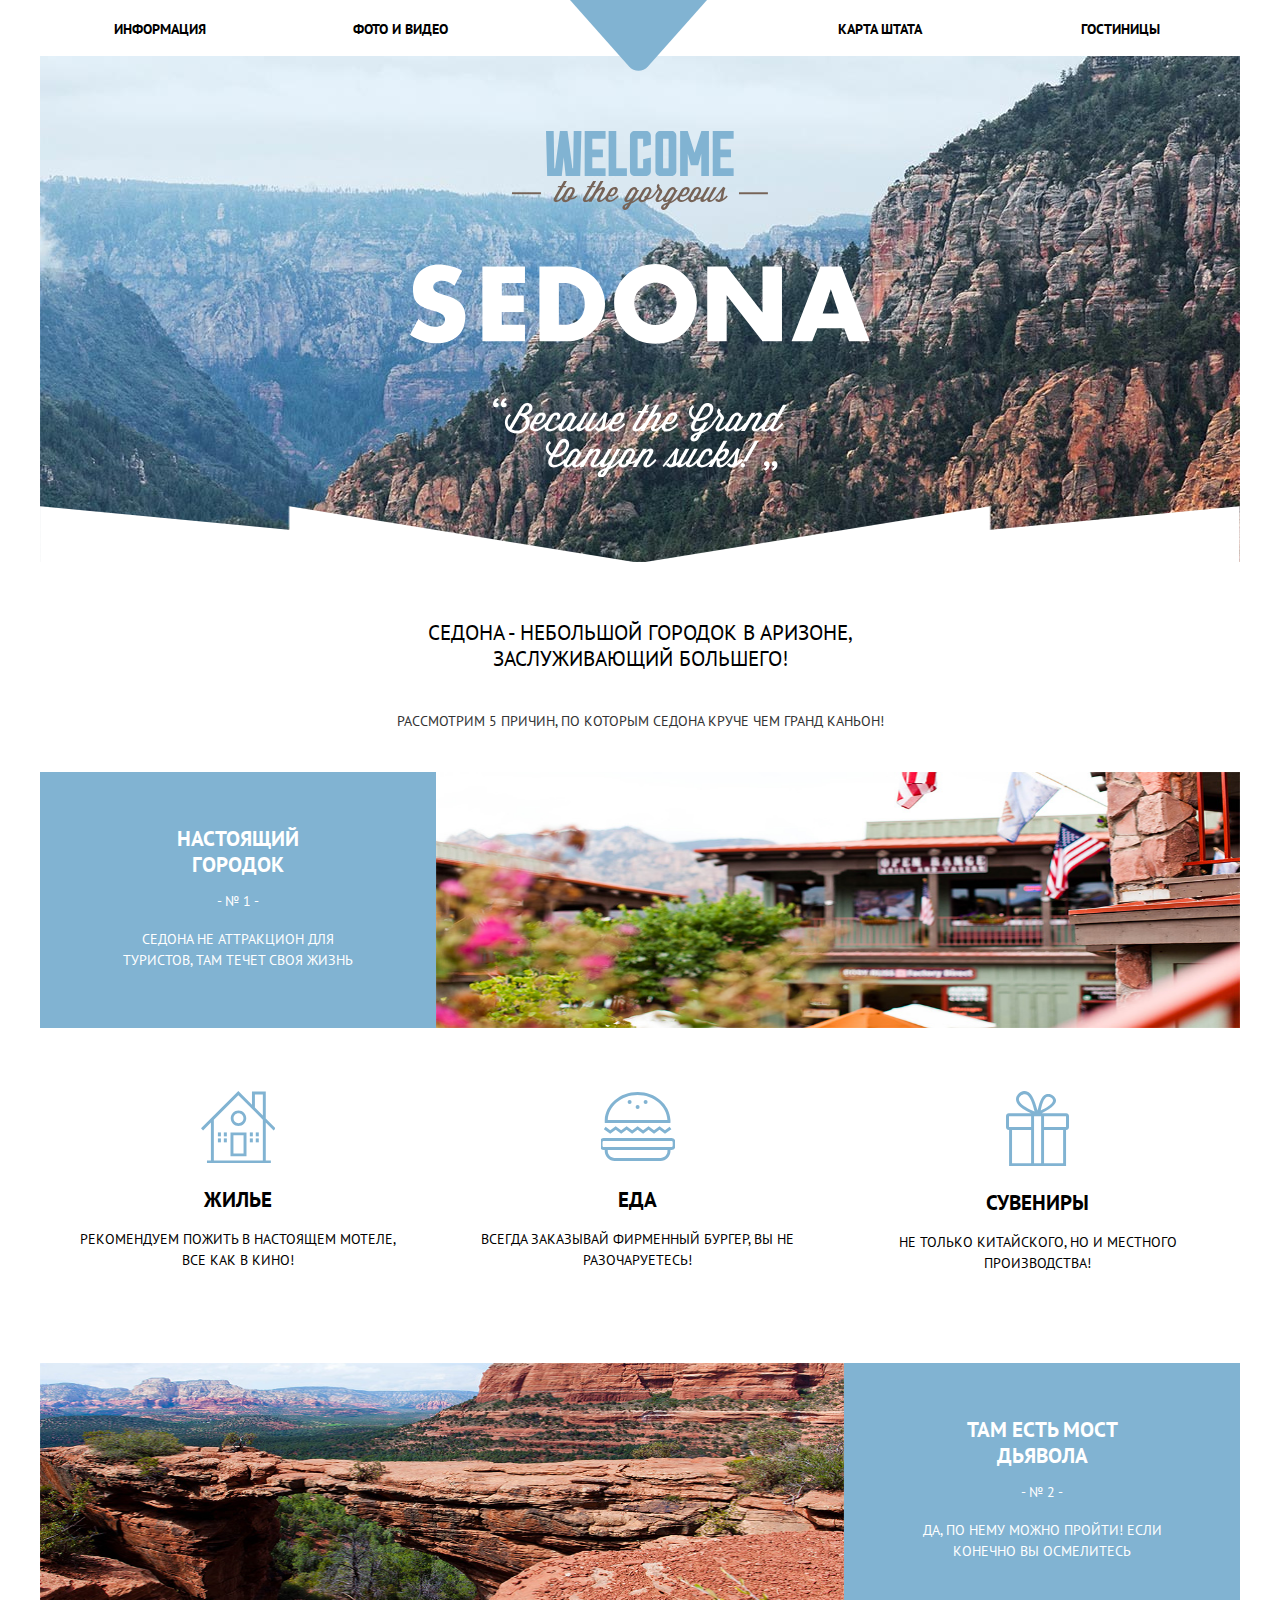
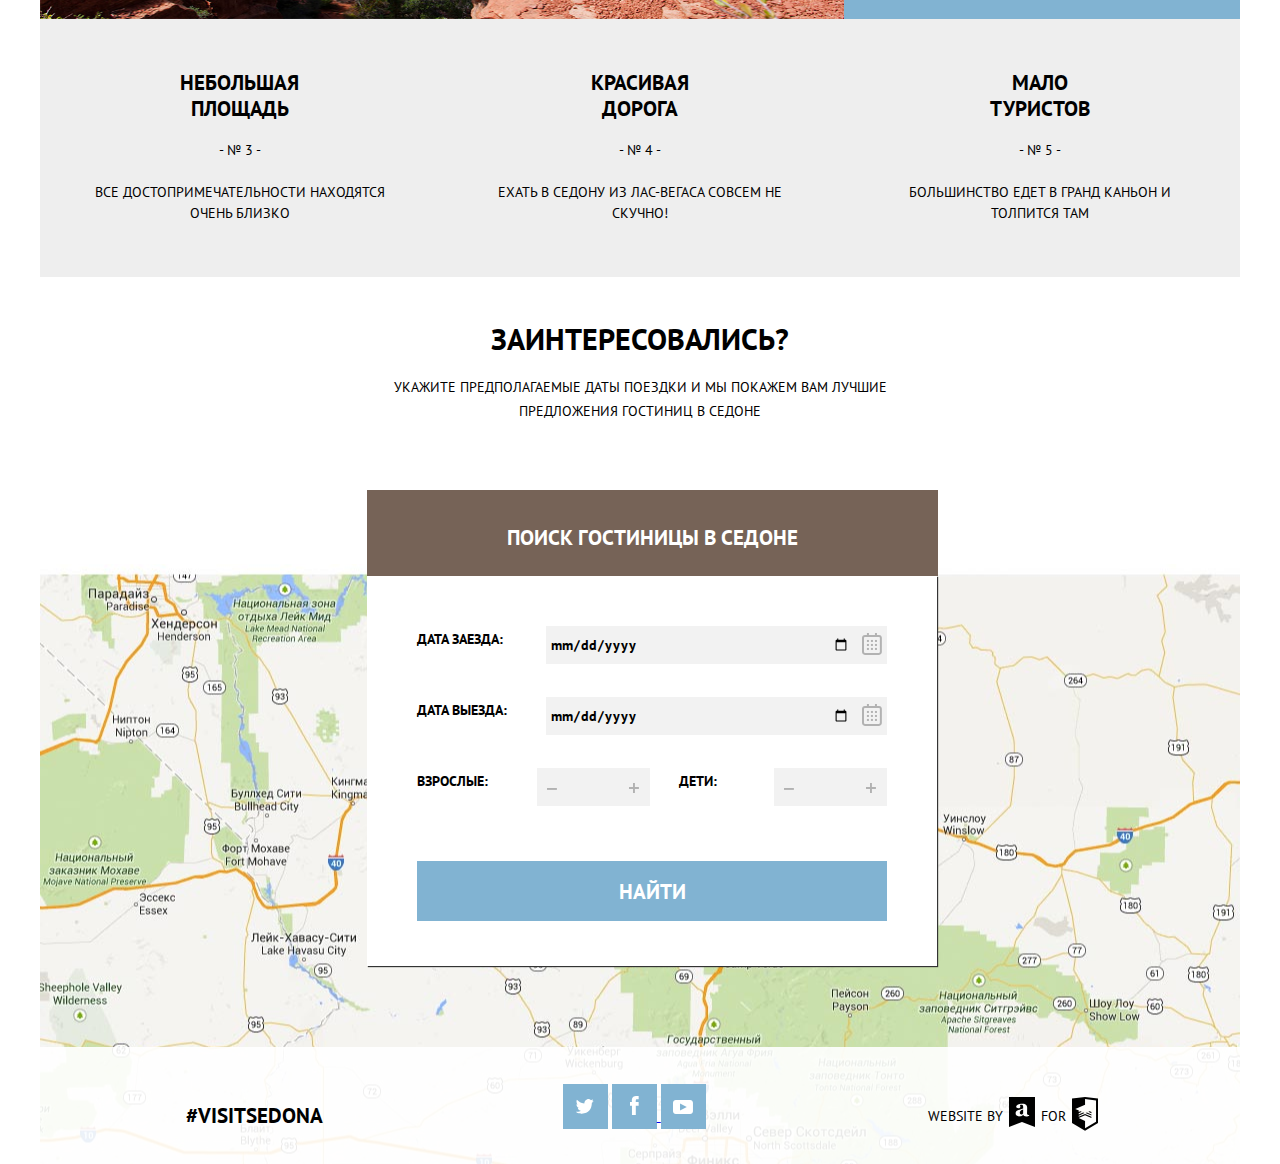
==== commit b0fed4ed: "svg tags + colors" ====
--- a/index.html
+++ b/index.html
@@ -3,6 +3,7 @@
 <head>
 	<meta charset="UTF-8">
 	<meta http-equiv="X-UA-Compatible" content="IE=Edge">
+	<meta name="viewport" content="width=device-width, initial-scale=1.0">
 	<link href='http://fonts.googleapis.com/css?family=PT+Sans:400,700&subset=cyrillic,latin' rel='stylesheet' type='text/css'>
 	<link rel="stylesheet" href="css/style.css">
 	<title>Sedona</title>
@@ -41,7 +42,10 @@
 					</li>
 					<li class="top-menu__item">
 						<a class="top-menu__logo-link" href="#">
-							<img src="img/form-logo-triangle.svg" alt="">
+							<svg class="top-menu__triangle-svg" version="1.0" id="Layer_1" xmlns="http://www.w3.org/2000/svg" xmlns:xlink="http://www.w3.org/1999/xlink" x="0px" y="0px"
+								 width="137px" height="70.778px" viewBox="0 0 137 70.778" enable-background="new 0 0 137 70.778" xml:space="preserve">
+							<path d="M137,0h-14.173H14.173H0l31.279,35.161l0,0l27.8,31.249c5.182,5.824,13.66,5.824,18.842,0l27.8-31.249l0,0L137,0z"/>
+							</svg>
 						</a>
 					</li>
 					<li class="top-menu__item">
@@ -59,9 +63,255 @@
 			</nav>
 		</header>
 		<div class="welcome">
-			<img class="welcome__img" src="img/text-tothegorgeous.svg" alt="">
-			<img class="welcome__img" src="img/text-sedona.svg" alt="">
-			<img class="welcome__img" src="img/text-becausecanyon.svg" alt="">
+			<svg class="welcome__img" version="1.0" id="Layer_1" xmlns="http://www.w3.org/2000/svg" xmlns:xlink="http://www.w3.org/1999/xlink" x="0px" y="0px"
+				 width="187.663px" height="44.918px" viewBox="0 0 187.663 44.918" enable-background="new 0 0 187.663 44.918"
+				 xml:space="preserve">
+			<g>
+				<path d="M27.712,0h7.708l-1.21,44.918H19.685L17.71,26.373l-1.975,18.545H1.146L0,0h7.645l0.637,37.152H9.11L13.888,0h7.581
+					l4.905,37.152h0.765L27.712,0z"/>
+				<path d="M59.563,37.152v7.766H38.667V0h20.896v7.7H46.312v10.844h10.575v7.7H46.312v10.908H59.563z"/>
+				<path d="M80.902,37.152v7.766H62.619V0h7.645v37.152H80.902z"/>
+				<path d="M97.146,28.362l7.708-1.797v13.604c0,2.567-2.166,4.749-4.714,4.749H88.672c-2.612,0-4.714-2.182-4.714-4.749V4.749
+					C83.958,2.117,86.061,0,88.672,0h11.467c2.548,0,4.714,2.117,4.714,4.749v9.112l-7.708,1.796V7.7h-5.543v29.452h5.543V28.362z"/>
+				<path d="M125.619,0c2.548,0,4.714,2.117,4.714,4.749v35.42c0,2.567-2.166,4.749-4.714,4.749h-11.468
+					c-2.611,0-4.714-2.182-4.714-4.749V4.749c0-2.631,2.103-4.749,4.714-4.749H125.619z M122.625,7.7h-5.543v29.452h5.543V7.7z"/>
+				<path d="M155.366,0h7.581v44.918h-7.645V22.844l-3.058,11.422h-7.454l-2.994-11.422v22.074h-7.645V0h7.581l6.816,21.688L155.366,0z
+					"/>
+				<path d="M187.663,37.152v7.766h-20.896V0h20.896v7.7h-13.251v10.844h10.575v7.7h-10.575v10.908H187.663z"/>
+			</g>
+			</svg>
+			<svg class="welcome__img" version="1.0" id="Layer_1" xmlns="http://www.w3.org/2000/svg" xmlns:xlink="http://www.w3.org/1999/xlink" x="0px" y="0px"
+				 width="255.917px" height="28.91px" viewBox="0 0 255.917 28.91" enable-background="new 0 0 255.917 28.91" xml:space="preserve">
+			<g>
+				<path d="M63.999,14.454l-0.202,0.23c-1.353,1.468-3.023,2.188-4.521,2.217l2.822-4.866c1.814-3.138,0.144-6.104-2.678-6.104
+					c-2.304,0-4.089,0.921-5.816,3.916l-1.468,2.562l-1.227,2.098l-0.154,0.177c-2.159,2.505-4.261,4.491-5.586,4.491
+					c-0.662,0-1.037-0.461-0.345-1.641l6.421-11.201h2.447l0.864-1.44H52.08L54.902,0h-2.995l-2.822,4.895h-2.707l-0.864,1.44h2.735
+					l-6.018,10.423c-1.267,2.217-0.374,4.262,2.044,4.262c1.739,0,3.662-1.309,5.511-3.084c-0.005,3.816,5.298,4.561,8.539,0.463h0.662
+					c1.785,0,4.607-1.094,6.133-2.908C64.92,15.087,64.402,14.627,63.999,14.454z M57.607,14.656h-0.144
+					c-0.979,0-1.756,0.806-1.756,1.786c0,0.373,0.115,0.719,0.288,1.008l-0.029,0.057c-1.411,2.419-4.837,1.958-3.052-1.151
+					l2.274-3.945l1.44-2.447c2.102-3.57,4.981-2.16,3.167,0.95L57.607,14.656z"/>
+				<path d="M105.455,14.454l-0.202,0.23c-2.16,2.505-4.924,4.491-7.025,4.491c-1.843,0-2.937-1.151-1.555-3.57l0.288-0.519
+					c1.929,0.806,5.557,0.432,7.803-3.455l0.432-0.749c1.612-2.764,0.058-4.837-2.39-4.837c-2.419,0-4.348,1.267-5.615,3.455
+					l-2.906,4.985l-0.173,0.198c-2.16,2.505-4.261,4.491-5.586,4.491c-0.662,0-1.037-0.461-0.346-1.641L92.5,9.962
+					c1.295-2.275,0.058-3.916-1.613-3.916c-1.295,0-2.678,0.72-4.175,2.274L91.492,0h-2.995l-8.354,14.492l-0.168,0.192
+					c-2.159,2.505-4.261,4.491-5.586,4.491c-0.662,0-1.037-0.461-0.345-1.641l6.421-11.201h2.447l0.864-1.44h-2.476L84.123,0h-2.995
+					l-2.822,4.895H75.6l-0.864,1.44h2.735l-6.018,10.423c-1.267,2.217-0.374,4.262,2.044,4.262c1.213,0,2.517-0.639,3.822-1.627
+					l-0.771,1.338h3.023l4.549-7.917c4.607-5.788,6.651-5.039,5.355-2.822l-3.887,6.767c-1.267,2.217-0.374,4.262,2.044,4.262
+					c1.782,0,3.757-1.375,5.647-3.217c0.144,1.865,1.653,3.217,4.054,3.217c3.397,0,6.766-2.649,9.243-5.529
+					C106.376,15.087,105.858,14.627,105.455,14.454z M99.754,10.25c1.728-2.965,4.78-2.476,2.995,0.634l-0.432,0.749
+					c-1.439,2.447-3.369,2.39-4.492,1.987L99.754,10.25z"/>
+				<path d="M214.624,14.454l-0.201,0.23c-1.095,1.295-2.419,2.447-3.6,3.253c0.95-2.85,0.749-7.227,2.592-11.056l-2.246-1.209
+					c-1.238,1.699-3.944,5.615-6.651,8.782c0,0,0.001,0.001,0.001,0.001l-0.201,0.229c-2.159,2.505-4.261,4.491-5.586,4.491
+					c-0.662,0-1.036-0.461-0.345-1.641l6.392-11.201h-2.994l-5.327,9.3c-2.274,2.072-4.031,3.225-4.606,2.965
+					c-0.749-0.316,0-1.439,0.374-2.072l5.845-10.193h-2.994l-4.694,8.124l-0.198,0.227c-1.354,1.468-3.023,2.188-4.521,2.217
+					l2.821-4.866c1.814-3.138,0.145-6.104-2.678-6.104c-2.303,0-4.088,0.921-5.815,3.916l-1.469,2.562l-1.226,2.097l-0.155,0.178
+					c-2.159,2.505-4.924,4.491-7.025,4.491c-1.843,0-2.938-1.151-1.555-3.57l0.288-0.519c1.929,0.806,5.557,0.432,7.803-3.455
+					l0.432-0.749c1.612-2.764,0.058-4.837-2.39-4.837c-2.419,0-4.348,1.267-5.615,3.455l-2.904,4.984l-0.175,0.199
+					c-2.476,2.851-4.606,4.692-6.968,5.7l6.709-11.459h-1.757c0-1.238-1.267-2.879-3.138-2.879c-1.612,0-3.858,1.267-5.126,3.455
+					l-2.871,4.957c-0.002-0.001-0.005-0.003-0.007-0.004l-0.201,0.23c-2.159,2.505-4.262,4.491-5.586,4.491
+					c-0.662,0-1.036-0.461-0.346-1.641l2.995-5.241c1.036-1.814,0.547-2.879-0.433-4.06l-1.67-2.016
+					c-0.432-0.547-0.432-1.152,0.173-1.728l-1.555-1.699c-1.699,1.526-1.843,3.225-0.777,4.607l0.259,0.346
+					c-1.324,1.872-3.109,4.405-5.067,6.709c0,0,0.001,0.001,0.001,0.001l-0.2,0.229c-1.354,1.468-3.023,2.188-4.521,2.217l2.821-4.866
+					c1.814-3.138,0.145-6.104-2.678-6.104c-2.303,0-4.088,0.921-5.815,3.916l-1.469,2.562l-1.228,2.101l-0.152,0.174
+					c-2.477,2.851-4.607,4.692-6.968,5.7l6.709-11.459h-1.756c0-1.238-1.267-2.879-3.139-2.879c-1.612,0-3.858,1.267-5.125,3.455
+					l-4.204,7.256c-1.267,2.217-0.374,4.262,2.044,4.262c0.835,0,1.843-0.375,2.851-1.008l-0.835,1.41
+					c-4.031,1.238-6.565,2.879-6.565,5.125c0,2.88,4.405,3.484,6.565-0.201l2.275-3.945c2.396-0.747,4.743-2.156,7.18-4.482
+					c-0.022,3.832,5.293,4.585,8.539,0.48h0.662c1.785,0,4.607-1.094,6.133-2.908c0,0-0.001-0.001-0.001-0.001
+					c1.439-1.67,2.562-3.167,4.951-6.419l0.403,0.489c0.374,0.49,0.519,1.094,0.173,1.699l-3.167,5.5
+					c-1.268,2.217-0.375,4.262,2.044,4.262c1.518,0,3.176-0.997,4.802-2.43c-0.049,1.391,0.879,2.43,2.597,2.43
+					c0.835,0,1.843-0.375,2.851-1.008l-0.835,1.41c-4.031,1.238-6.564,2.879-6.564,5.125c0,2.88,4.405,3.484,6.564-0.201l2.274-3.945
+					c2.44-0.761,4.83-2.214,7.315-4.617c0.134,1.875,1.647,3.236,4.057,3.236c2.438,0,4.859-1.367,6.948-3.201
+					c-0.118,3.92,5.266,4.721,8.541,0.58h0.662c0.938,0,2.158-0.308,3.329-0.856c-0.805,2.081-0.063,3.478,1.65,3.478
+					c1.641,0,3.483-1.498,4.923-2.88c-0.288,1.612,0.662,2.88,2.562,2.88c2.477,0,5.327-2.649,7.804-5.529c0,0-0.001-0.001-0.001-0.001
+					c1.698-1.958,3.195-4.059,4.261-5.469c-1.181,3.109-0.548,8.695-3.398,8.695c-1.008,0-1.41-1.094-1.41-1.094l-1.872,0.979
+					c0,0,0.547,2.42,3.282,2.42c0.288,0,0.548-0.029,0.835-0.059c0.029,0,0.058-0.028,0.087-0.028c3.052-0.403,6.075-2.821,8.321-5.442
+					C215.574,15.03,215.055,14.569,214.624,14.454z M171.641,10.25c1.728-2.965,4.779-2.476,2.994,0.634l-0.432,0.749
+					c-1.44,2.447-3.369,2.39-4.492,1.987L171.641,10.25z M114.465,25.855c-0.634,1.123-1.641,0.951-1.641,0.145
+					c0-0.777,0.72-1.67,2.994-2.562L114.465,25.855z M115.847,19.176c-0.662,0-1.037-0.461-0.345-1.641l4.175-7.285
+					c1.612-2.793,4.809-2.073,3.34,0.634l-2.274,3.973C118.928,17.766,117.114,19.176,115.847,19.176z M134.244,14.656h-0.145
+					c-0.979,0-1.756,0.806-1.756,1.786c0,0.373,0.115,0.719,0.288,1.008l-0.029,0.057c-1.41,2.419-4.837,1.958-3.052-1.151l2.274-3.945
+					l1.439-2.447c2.103-3.57,4.981-2.16,3.168,0.95L134.244,14.656z M153.071,25.855c-0.634,1.123-1.642,0.951-1.642,0.145
+					c0-0.777,0.72-1.67,2.995-2.562L153.071,25.855z M154.453,19.176c-0.662,0-1.036-0.461-0.346-1.641l4.176-7.285
+					c1.612-2.793,4.808-2.073,3.34,0.634l-2.275,3.973C157.534,17.766,155.719,19.176,154.453,19.176z M183.992,14.656h-0.145
+					c-0.979,0-1.756,0.806-1.756,1.786c0,0.373,0.115,0.719,0.288,1.008l-0.029,0.057c-1.41,2.419-4.837,1.958-3.052-1.151l2.274-3.945
+					l1.439-2.447c2.103-3.57,4.981-2.16,3.168,0.95L183.992,14.656z"/>
+			</g>
+			<rect y="11.275" width="28.917" height="1.958"/>
+			<rect x="227" y="11.275" width="28.918" height="1.958"/>
+			</svg>
+			<svg class="welcome__img" version="1.0" id="Layer_1" xmlns="http://www.w3.org/2000/svg" xmlns:xlink="http://www.w3.org/1999/xlink" x="0px" y="0px"
+				 width="459.755px" height="79.804px" viewBox="0 0 459.755 79.804" enable-background="new 0 0 459.755 79.804"
+				 xml:space="preserve">
+			<g>
+				<path d="M44.468,21.737c-3.573-2.978-8.139-4.963-12.903-4.963c-3.573,0-8.338,2.084-8.338,6.253c0,4.368,5.261,6.055,8.636,7.146
+					l4.963,1.489c10.422,3.077,18.462,8.337,18.462,20.447c0,7.445-1.787,15.088-7.742,20.15c-5.856,4.963-13.698,7.047-21.241,7.047
+					c-9.43,0-18.661-3.176-26.304-8.537l8.338-15.682c4.864,4.268,10.621,7.742,17.271,7.742c4.566,0,9.43-2.283,9.43-7.544
+					c0-5.46-7.643-7.345-11.812-8.536c-12.208-3.475-20.249-6.65-20.249-21.143c0-15.187,10.819-25.112,25.807-25.112
+					c7.543,0,16.775,2.382,23.425,6.154L44.468,21.737z"/>
+				<path d="M91.833,18.958v12.506h21.936v16.478H91.833v12.902h23.127v16.478H72.378V2.481h42.582v16.477H91.833z"/>
+				<path d="M129.418,2.481h27.594c20.844,0,38.016,16.377,38.016,37.42c0,21.042-17.271,37.42-38.016,37.42h-27.594V2.481z
+					 M148.873,60.845h4.367c11.613,0,21.54-6.352,21.54-20.943c0-13.4-8.834-20.943-21.341-20.943h-4.566V60.845z"/>
+				<path d="M286.873,38.512c0,24.219-17.37,41.292-41.391,41.292s-41.391-17.072-41.391-41.292C204.091,15.881,223.943,0,245.482,0
+					S286.873,15.881,286.873,38.512z M224.34,38.611c0,12.903,9.529,22.333,21.142,22.333s21.142-9.43,21.142-22.333
+					c0-10.323-9.528-19.752-21.142-19.752S224.34,28.289,224.34,38.611z"/>
+				<path d="M297.239,2.481h19.455l35.634,45.758h0.198V2.481h19.454v74.841h-19.454l-35.634-45.857h-0.198v45.857h-19.455V2.481z"/>
+				<path d="M407.347,64.319l-5.161,13.003h-20.646l28.785-74.841h21.241l28.189,74.841H439.01l-4.863-13.003H407.347z M420.945,25.608
+					h-0.199l-8.039,23.822h16.179L420.945,25.608z"/>
+			</g>
+			</svg>
+			<svg class="welcome__img" version="1.0" id="Layer_1" xmlns="http://www.w3.org/2000/svg" xmlns:xlink="http://www.w3.org/1999/xlink" x="0px" y="0px"
+				 width="293.826px" height="79.393px" viewBox="0 0 293.826 79.393" enable-background="new 0 0 293.826 79.393"
+				 xml:space="preserve">
+			<g>
+				<path d="M33.419,17.06c7.658-2.589,8.242-12.181,0.693-12.181c-2.079,0-4.559,1.459-6.272,4.449L17.628,26.979
+					c-0.474,0.839-0.948,1.532-1.458,2.151c-2.626-3.61-1.86-9.007,1.823-11.378l-1.532-1.933c-7.95,5.069-5.616,19.693,7.659,19.693
+					C35.462,35.513,40.713,21.91,33.419,17.06z M24.047,32.595c-2.261,0-4.048-0.511-5.47-1.313c0.657-0.766,1.313-1.714,1.896-2.699
+					l6.382-11.05l1.021,0.109C36.774,19.503,33.237,32.595,24.047,32.595z M28.131,15.309l3.063-5.251
+					c2.771-4.777,6.309-1.969,4.413,1.604C34.149,14.397,31.997,15.236,28.131,15.309z"/>
+				<path d="M65.499,29.321c-0.629,2.248,0.573,4.076,3.146,4.076c1.532,0,3.428-0.985,5.251-2.48c0.183,1.459,1.35,2.48,3.282,2.48
+					c2.02,0,4.235-1.395,6.394-3.358c-0.42,2.048,0.541,3.358,2.41,3.358c2.079,0,4.413-1.896,6.236-3.647
+					c-0.365,2.042,0.839,3.647,3.246,3.647c3.136,0,6.747-3.355,9.883-7.002c-0.025-0.05-0.069-0.102-0.101-0.152
+					c2.097-2.437,3.946-5.026,5.268-6.777c-1.496,3.939-0.693,11.014-4.304,11.014c-1.276,0-1.787-1.386-1.787-1.386l-2.371,1.24
+					c0,0,0.693,3.063,4.157,3.063c0.365,0,0.693-0.037,1.058-0.073c0.037,0,0.073-0.036,0.109-0.036
+					c2.786-0.368,5.55-2.064,7.943-4.224c0.058,2.495,1.995,4.333,5.145,4.333c4.303,0,8.57-3.355,11.707-7.002
+					c-0.255-0.511-0.912-1.094-1.422-1.313l-0.255,0.292c-2.735,3.172-6.236,5.689-8.898,5.689c-2.334,0-3.72-1.459-1.969-4.522
+					l0.365-0.657c2.443,1.021,7.039,0.547,9.883-4.376l0.547-0.948c2.042-3.501,0.073-6.127-3.027-6.127
+					c-3.063,0-5.507,1.605-7.111,4.376l-3.683,6.318c-0.035-0.012-0.071-0.037-0.105-0.046l-0.255,0.292
+					c-1.386,1.641-3.063,3.1-4.558,4.121c1.203-3.61,0.948-9.153,3.282-14.004l-2.844-1.532c-1.568,2.152-4.996,7.112-8.424,11.123
+					c0.032,0.046,0.074,0.091,0.11,0.138l-0.135,0.154c-2.735,3.172-5.397,5.689-7.075,5.689c-0.838,0-1.312-0.583-0.438-2.079
+					l8.096-14.187h-3.793l-6.747,11.779c-2.881,2.626-5.105,4.084-5.835,3.756c-0.948-0.401,0-1.823,0.474-2.625l7.403-12.91h-3.793
+					l-6.036,10.446c-0.098-0.06-0.196-0.123-0.288-0.162l-0.255,0.292c-2.735,3.172-5.397,5.689-7.075,5.689
+					c-0.838,0-1.312-0.583-0.438-2.079l6.127-10.722h-2.152c0.146-1.605-1.495-3.83-3.975-3.83c-2.042,0-4.887,1.605-6.491,4.376
+					l-3.846,6.637c-0.195-0.152-0.394-0.286-0.577-0.365l-0.255,0.292c-2.735,3.172-6.236,5.689-8.898,5.689
+					c-2.334,0-3.72-1.459-1.97-4.522l3.902-6.783c2.188-3.756,6.054-3.136,3.792,0.802l-0.547,0.948h3.1l0.547-0.948
+					c2.042-3.501,0.073-6.127-3.027-6.127c-3.063,0-5.507,1.605-7.111,4.376l-3.77,6.467c-0.118-0.077-0.236-0.147-0.347-0.195
+					l-0.255,0.292c-2.735,3.172-6.236,5.689-8.898,5.689c-2.334,0-3.72-1.459-1.97-4.522l0.365-0.657
+					c2.443,1.021,7.039,0.547,9.883-4.376l0.547-0.948c2.042-3.501,0.073-6.127-3.027-6.127c-3.063,0-5.507,1.605-7.111,4.376
+					l-3.975,6.819c-2.371,4.048-0.328,7.768,4.157,7.768c3.341,0,6.657-2.024,9.442-4.635c-0.098,2.647,1.865,4.635,5.141,4.635
+					C59.77,33.397,62.847,31.656,65.499,29.321z M123.528,19.758c2.188-3.756,6.054-3.136,3.792,0.802l-0.547,0.948
+					c-1.823,3.1-4.267,3.027-5.689,2.516L123.528,19.758z M69.337,28.985l5.288-9.227c2.042-3.538,6.09-2.626,4.23,0.802l-2.954,5.179
+					c-2.297,3.61-4.559,5.324-6.126,5.324C68.936,31.063,68.462,30.48,69.337,28.985z M45.153,19.758
+					c2.188-3.756,6.054-3.136,3.792,0.802l-0.547,0.948c-1.823,3.1-4.267,3.027-5.689,2.516L45.153,19.758z"/>
+				<path d="M173.737,33.397c4.304,0,8.57-3.355,11.706-7.002c-0.255-0.511-0.911-1.094-1.422-1.313l-0.255,0.292
+					c-2.735,3.172-6.236,5.689-8.898,5.689c-2.334,0-3.72-1.459-1.97-4.522l0.365-0.657c2.443,1.021,7.038,0.547,9.883-4.376
+					l0.547-0.948c2.042-3.501,0.073-6.127-3.027-6.127c-3.062,0-5.506,1.605-7.111,4.376l-3.693,6.336
+					c-0.037-0.019-0.077-0.048-0.113-0.064l-0.256,0.292c-2.734,3.172-5.396,5.689-7.074,5.689c-0.839,0-1.313-0.583-0.438-2.079
+					l5.47-9.591c1.642-2.881,0.073-4.96-2.042-4.96c-1.642,0-3.392,0.912-5.288,2.881l6.054-10.54h-3.793l-10.697,18.559
+					c-0.148-0.104-0.297-0.192-0.434-0.251l-0.256,0.292c-2.735,3.172-5.397,5.689-7.075,5.689c-0.838,0-1.312-0.583-0.438-2.079
+					l8.133-14.187h3.1l1.095-1.823h-3.137l3.574-6.2h-3.793l-3.574,6.2h-3.428l-1.094,1.823h3.464L140.199,28
+					c-1.604,2.808-0.474,5.397,2.589,5.397c1.885,0,3.941-1.216,5.962-2.975l-1.504,2.61h3.83l5.762-10.029
+					c5.835-7.33,8.424-6.382,6.783-3.574L158.698,28c-1.604,2.808-0.475,5.397,2.589,5.397c2.305,0,4.864-1.813,7.304-4.221
+					C168.703,31.615,170.633,33.397,173.737,33.397z M176.8,19.758c2.188-3.756,6.054-3.136,3.793,0.802l-0.547,0.948
+					c-1.824,3.1-4.268,3.027-5.689,2.516L176.8,19.758z"/>
+				<path d="M288.756,25.083l-0.256,0.292c-2.734,3.172-5.397,5.689-7.074,5.689c-0.839,0-1.313-0.583-0.438-2.079l12.837-22.209
+					h-3.793l-5.58,9.628c-0.656-1.058-1.896-1.97-3.464-1.97c-2.043,0-4.888,1.605-6.492,4.376l-3.711,6.406
+					c-0.08-0.047-0.162-0.101-0.237-0.133l-0.256,0.292c-2.734,3.172-5.396,5.689-7.074,5.689c-0.839,0-1.313-0.583-0.438-2.079
+					l5.47-9.591c1.642-2.881,0.073-4.96-2.042-4.96c-1.642,0-3.355,0.875-5.252,2.845l1.423-2.48h-3.793l-6.062,10.487
+					c-0.123-0.081-0.246-0.153-0.36-0.203l-0.256,0.292c-2.734,3.172-5.397,5.689-7.074,5.689c-0.839,0-1.313-0.583-0.438-2.079
+					l6.126-10.722h-2.151c0.146-1.605-1.495-3.83-3.975-3.83c-2.043,0-4.888,1.605-6.492,4.376l-3.667,6.329l-0.206,0.235
+					c-2.734,3.172-5.397,5.689-7.074,5.689c-0.839,0-1.313-0.583-0.438-2.079l3.792-6.637c1.313-2.298,0.693-3.647-0.547-5.142
+					l-2.115-2.553c-0.547-0.693-0.547-1.458,0.219-2.188l-1.969-2.151c-2.152,1.933-2.334,4.084-0.985,5.835l0.329,0.438
+					c-1.678,2.371-3.939,5.58-6.419,8.497c0.074,0.108,0.163,0.215,0.258,0.322c-3.125,3.592-5.781,5.918-8.763,7.191l4.813-8.242
+					h-3.792l-0.401,0.657c-2.006,3.537-4.304,6.054-7.258,6.054c-2.589,0-3.062-2.589-0.802-6.455l1.058-1.86
+					c0.692,0.109,1.386,0.183,2.151,0.183c13.493,0,20.021-18.052,8.133-18.052c-2.079,0-4.559,1.459-6.272,4.449l-5.908,10.175
+					c-2.225-1.167-3.392-3.282-3.392-5.397c0-1.75,0.803-3.501,2.443-4.777l-1.24-2.225c-2.698,1.933-3.901,4.522-3.901,7.075
+					c0,3.027,1.714,5.944,4.777,7.549l-1.131,1.969c-2.662,4.595-2.188,9.701,3.173,9.701c1.604,0,2.954-0.474,4.121-1.204
+					l-0.985,1.714c-5.142,1.568-8.314,3.646-8.314,6.491c0,3.647,5.58,4.413,8.314-0.255l2.918-4.996
+					c3.938-1.24,7.804-3.938,11.962-8.752c-0.059-0.117-0.143-0.238-0.236-0.357c1.684-1.979,3.114-3.888,5.97-7.775l0.51,0.62
+					c0.475,0.62,0.657,1.386,0.219,2.152L223.238,28c-1.605,2.808-0.475,5.397,2.589,5.397c1.907,0,3.989-1.244,6.033-3.036
+					c-0.044,1.745,1.149,3.036,3.311,3.036c1.531,0,3.428-0.985,5.251-2.48c0.183,1.459,1.35,2.48,3.282,2.48
+					c1.816,0,3.792-1.129,5.742-2.785l-1.398,2.42h3.829l5.798-10.102c5.799-7.257,8.388-6.309,6.747-3.501L259.499,28
+					c-1.604,2.808-0.475,5.397,2.589,5.397c2.016,0,4.226-1.388,6.381-3.346c-0.202,1.901,1.006,3.346,3.294,3.346
+					c1.531,0,3.428-0.985,5.251-2.48c0.183,1.459,1.35,2.48,3.282,2.48c3.137,0,6.747-3.355,9.883-7.002
+					C289.923,25.885,289.267,25.301,288.756,25.083z M210.793,10.933c1.131-1.933,2.371-2.771,3.429-2.771
+					c6.018,0,1.787,12.253-8.133,12.253h-0.766L210.793,10.933z M202.734,39.524c-0.802,1.422-2.078,1.204-2.078,0.183
+					c0-0.985,0.875-2.115,3.793-3.246L202.734,39.524z M242.427,25.739c-2.298,3.61-4.559,5.324-6.127,5.324
+					c-0.839,0-1.312-0.583-0.438-2.079l5.288-9.227c2.042-3.538,6.09-2.626,4.23,0.802L242.427,25.739z M279.128,25.52
+					c-2.298,3.756-4.632,5.543-6.236,5.543c-0.839,0-1.312-0.583-0.438-2.079l5.288-9.227c2.042-3.538,6.09-2.626,4.23,0.802h0.036
+					L279.128,25.52z"/>
+				<path d="M162.051,61.082l-0.255,0.293c-2.735,3.172-5.397,5.688-7.075,5.688c-0.839,0-1.312-0.583-0.438-2.079l5.471-9.591
+					c1.641-2.881,0.072-4.96-2.043-4.96c-1.641,0-3.354,0.875-5.251,2.845l1.422-2.479h-3.793l-6.112,10.574
+					c-0.165-0.119-0.331-0.225-0.484-0.291l-0.255,0.293c-1.714,1.859-3.83,2.771-5.726,2.808l3.574-6.163
+					c2.297-3.976,0.182-7.731-3.392-7.731c-2.917,0-5.178,1.167-7.367,4.96l-1.86,3.245l-1.626,2.782
+					c-0.117-0.076-0.234-0.146-0.343-0.193l-0.255,0.293c-3.136,3.609-5.798,5.943-8.789,7.221l10.394-17.797h-3.792l-6.71,11.67
+					c-2.917,2.698-5.178,4.193-5.908,3.865c-0.948-0.4,0-1.823,0.474-2.625l7.403-12.91h-3.793l-6.051,10.47
+					c-0.113-0.072-0.226-0.142-0.331-0.187l-0.255,0.293c-2.735,3.172-5.397,5.688-7.075,5.688c-0.838,0-1.312-0.583-0.438-2.079
+					l5.47-9.591c1.641-2.881,0.073-4.96-2.042-4.96c-1.641,0-3.355,0.875-5.251,2.845l1.422-2.479h-3.793l-6.062,10.486
+					c-0.123-0.081-0.246-0.153-0.36-0.203l-0.255,0.293c-2.735,3.172-5.397,5.688-7.075,5.688c-0.838,0-1.312-0.583-0.438-2.079
+					l6.127-10.721h-2.152c0.146-1.605-1.495-3.83-3.975-3.83c-2.042,0-4.887,1.605-6.491,4.377l-3.918,6.762
+					c-0.259-0.235-0.558-0.417-0.831-0.49l-0.255,0.293c-2.735,3.172-6.09,5.688-9.847,5.688c-2.589,0-4.157-2.589-1.896-6.455
+					l1.058-1.86c0.693,0.109,1.386,0.184,2.151,0.184c4.048,0,8.643-2.08,11.634-7.295c1.057-1.859,1.531-3.609,1.531-5.105
+					c0-3.428-2.225-5.652-5.032-5.652c-2.079,0-4.559,1.459-6.273,4.449l-5.908,10.175c-2.225-1.167-3.392-3.282-3.392-5.397
+					c0-1.75,0.802-3.501,2.443-4.777l-1.24-2.225c-2.699,1.934-3.902,4.521-3.902,7.075c0,3.026,1.714,5.944,4.777,7.549l-1.13,1.97
+					c-2.662,4.595-1.094,9.7,4.267,9.7c4.241,0,7.353-1.889,9.968-4.372c-0.826,2.383,0.374,4.372,3.059,4.372
+					c1.532,0,3.428-0.985,5.251-2.479c0.183,1.459,1.35,2.479,3.282,2.479c1.816,0,3.792-1.129,5.742-2.784l-1.399,2.42h3.83
+					l5.798-10.102c5.798-7.258,8.388-6.31,6.747-3.502L98.09,64c-1.604,2.809-0.474,5.397,2.589,5.397c2.041,0,4.282-1.425,6.464-3.423
+					c-0.455,2.086,0.509,3.423,2.398,3.423c1.824,0,3.902-1.532,5.616-3.063l-2.079,3.574c-5.142,1.531-8.351,3.646-8.351,6.491
+					c0,3.647,5.58,4.413,8.314-0.255l2.917-4.996c3.171-0.998,6.297-2.965,9.563-6.196c-0.524,5.297,6.533,6.505,10.786,1.126h0.839
+					c1.385,0,3.26-0.523,4.952-1.455l-2.549,4.41h3.83l5.798-10.102c5.798-7.258,8.388-6.31,6.747-3.502L151.001,64
+					c-1.604,2.809-0.475,5.397,2.59,5.397c3.136,0,6.746-3.354,9.883-7.002C163.218,61.885,162.562,61.301,162.051,61.082z
+					 M67.664,46.933c1.13-1.933,2.371-2.771,3.428-2.771c1.422,0,2.079,0.948,2.079,2.334c0,3.538-4.303,9.919-10.211,9.919h-0.766
+					L67.664,46.933z M81.019,61.739c-2.297,3.61-4.559,5.324-6.127,5.324c-0.838,0-1.312-0.583-0.438-2.079l5.288-9.227
+					c2.042-3.537,6.09-2.625,4.23,0.803L81.019,61.739z M109.87,75.523c-0.803,1.423-2.079,1.204-2.079,0.184
+					c0-0.985,0.912-2.115,3.829-3.246L109.87,75.523z M135.397,61.338h-0.183c-1.24,0-2.225,1.021-2.225,2.262
+					c0,0.474,0.146,0.911,0.365,1.275l-0.036,0.073c-1.787,3.063-6.127,2.479-3.866-1.459l2.881-4.996l1.823-3.1
+					c2.663-4.522,6.309-2.735,4.012,1.204L135.397,61.338z"/>
+				<path d="M249.958,62.396c-0.219-0.583-0.875-1.167-1.422-1.313l-0.256,0.293c-1.386,1.641-3.063,3.1-4.559,4.12
+					c1.204-3.61,0.948-9.153,3.282-14.004l-2.845-1.532c-1.567,2.152-4.996,7.112-8.424,11.123c0.006,0.01,0.015,0.018,0.021,0.026
+					c-0.015-0.007-0.031-0.02-0.046-0.026l-0.255,0.293c-2.735,3.172-5.397,5.688-7.075,5.688c-0.839,0-1.641-0.839-1.641-2.553v-1.568
+					c2.662,0.328,5.47-1.423,7.257-4.522l1.021-1.75c3.537-6.054-2.225-8.06-6.091-4.521l5.397-9.373h-3.793l-10.816,18.766
+					c-0.23-0.195-0.475-0.364-0.695-0.459l-0.255,0.293c-2.735,3.172-6.236,5.688-8.898,5.688c-2.334,0-3.72-1.459-1.97-4.522
+					l3.902-6.783c2.188-3.756,6.054-3.136,3.793,0.803l-0.547,0.948h3.1l0.547-0.948c2.042-3.501,0.073-6.127-3.027-6.127
+					c-3.062,0-5.507,1.605-7.111,4.377l-3.732,6.404c-0.079-0.047-0.161-0.101-0.235-0.133l-0.256,0.293
+					c-2.734,3.172-5.396,5.688-7.074,5.688c-0.839,0-1.313-0.583-0.438-2.079l8.096-14.186h-3.793l-6.746,11.779
+					c-2.882,2.625-5.106,4.084-5.835,3.756c-0.948-0.4,0-1.823,0.474-2.625l7.403-12.91h-3.793l-7.365,12.744
+					c-0.821,0.746-1.66,1.413-2.45,1.952c1.203-3.61,0.948-9.153,3.282-14.004l-2.845-1.532c-1.568,2.152-10.32,13.75-13.749,17.761
+					c0.328,0.474,0.876,0.948,1.423,1.313c2.151-2.48,9.372-11.779,10.722-13.566c-1.495,3.938-0.693,11.014-4.304,11.014
+					c-1.276,0-1.787-1.387-1.787-1.387l-2.37,1.24c0,0,0.693,3.063,4.157,3.063c0.365,0,0.693-0.036,1.058-0.073
+					c0.036,0,0.073-0.036,0.109-0.036c1.926-0.255,3.841-1.142,5.631-2.379c-0.013,1.542,0.919,2.488,2.508,2.488
+					c2.078,0,4.412-1.896,6.235-3.647c-0.364,2.043,0.839,3.647,3.246,3.647c2.355,0,4.979-1.893,7.467-4.38
+					c0.034,2.519,1.975,4.38,5.145,4.38c3.078,0,6.136-1.72,8.776-4.032l-2.114,3.668h3.829l4.34-7.549v3.026
+					c0,3.245,0.62,4.887,3.683,4.887c3.137,0,6.747-3.354,9.884-7.002c-0.006-0.011-0.017-0.022-0.022-0.034
+					c0.016,0.012,0.031,0.023,0.047,0.034c2.152-2.479,4.049-5.142,5.397-6.929c-1.495,3.938-0.692,11.014-4.303,11.014
+					c-1.276,0-1.787-1.387-1.787-1.387l-2.37,1.24c0,0,0.692,3.063,4.157,3.063c0.364,0,0.692-0.036,1.058-0.073
+					c0.036,0,0.072-0.036,0.109-0.036C243.285,68.777,247.114,65.714,249.958,62.396z M224.77,59.405l1.094-1.896
+					c4.377-6.091,7.367-4.413,6.018-2.115l-1.823,3.136C228.927,60.499,225.609,61.885,224.77,59.405z"/>
+				<path d="M249.811,64.984c-1.239,0-2.188,0.984-2.188,2.225s0.948,2.188,2.188,2.188c1.24,0,2.225-0.948,2.225-2.188
+					S251.051,64.984,249.811,64.984z"/>
+				<polygon points="249.994,63.489 253.823,63.489 265.711,42.775 261.919,42.775 	"/>
+			</g>
+			<g>
+				<path d="M5.75,6.9c0,0.293-0.057,0.587-0.169,0.879C5.468,8.073,5.299,8.338,5.074,8.575C4.848,8.812,4.572,9.003,4.245,9.15
+					c-0.327,0.147-0.694,0.22-1.1,0.22c-0.451,0-0.885-0.084-1.302-0.253C1.426,8.947,1.071,8.705,0.778,8.389
+					C0.529,8.096,0.338,7.746,0.203,7.34C0.067,6.934,0,6.506,0,6.055c0-0.856,0.152-1.646,0.457-2.368
+					c0.304-0.722,0.738-1.364,1.302-1.928C2.007,1.511,2.288,1.28,2.604,1.065C2.92,0.852,3.219,0.671,3.501,0.524
+					C3.782,0.378,4.025,0.26,4.228,0.169C4.431,0.079,4.555,0.023,4.6,0l1.353,1.996c-0.249,0.09-0.524,0.209-0.829,0.355
+					C4.82,2.498,4.532,2.678,4.262,2.892C3.991,3.106,3.766,3.36,3.585,3.653C3.405,3.946,3.303,4.285,3.281,4.668
+					c0.654,0,1.229,0.192,1.725,0.575S5.75,6.179,5.75,6.9z M13.616,6.9c0,0.293-0.057,0.587-0.169,0.879
+					c-0.113,0.293-0.282,0.558-0.507,0.795c-0.226,0.237-0.502,0.429-0.829,0.575c-0.328,0.147-0.694,0.22-1.1,0.22
+					c-0.451,0-0.885-0.084-1.302-0.253C9.292,8.947,8.937,8.705,8.644,8.389C8.396,8.096,8.204,7.746,8.069,7.34
+					C7.934,6.934,7.866,6.506,7.866,6.055c0-0.856,0.152-1.646,0.457-2.368c0.304-0.722,0.738-1.364,1.302-1.928
+					c0.248-0.248,0.529-0.479,0.846-0.693c0.315-0.214,0.614-0.394,0.896-0.541c0.282-0.146,0.524-0.265,0.728-0.355
+					c0.203-0.09,0.327-0.146,0.372-0.169l1.353,1.996c-0.249,0.09-0.524,0.209-0.829,0.355c-0.305,0.147-0.592,0.327-0.863,0.541
+					c-0.271,0.214-0.496,0.468-0.676,0.761c-0.181,0.293-0.282,0.631-0.305,1.015c0.654,0,1.229,0.192,1.725,0.575
+					C13.368,5.626,13.616,6.179,13.616,6.9z"/>
+			</g>
+			<g>
+				<path d="M278.776,65.842c0-0.294,0.057-0.588,0.168-0.88c0.113-0.294,0.283-0.558,0.508-0.795c0.226-0.237,0.502-0.429,0.828-0.575
+					c0.328-0.146,0.694-0.22,1.1-0.22c0.451,0,0.886,0.085,1.303,0.253c0.418,0.17,0.772,0.412,1.065,0.729
+					c0.249,0.293,0.44,0.643,0.575,1.048c0.135,0.406,0.203,0.834,0.203,1.286c0,0.855-0.152,1.645-0.457,2.367
+					c-0.305,0.722-0.738,1.364-1.303,1.928c-0.248,0.248-0.529,0.479-0.846,0.693c-0.314,0.215-0.613,0.395-0.896,0.541
+					c-0.281,0.146-0.523,0.266-0.727,0.355s-0.326,0.146-0.372,0.17l-1.353-1.996c0.248-0.09,0.523-0.209,0.828-0.355
+					s0.592-0.327,0.863-0.541c0.27-0.215,0.496-0.469,0.676-0.762c0.181-0.293,0.282-0.631,0.305-1.014
+					c-0.654,0-1.229-0.192-1.725-0.576C279.024,67.115,278.776,66.562,278.776,65.842z M270.909,65.842c0-0.294,0.057-0.588,0.17-0.88
+					c0.113-0.294,0.281-0.558,0.507-0.795s0.503-0.429,0.829-0.575c0.327-0.146,0.693-0.22,1.1-0.22c0.451,0,0.885,0.085,1.302,0.253
+					c0.417,0.17,0.772,0.412,1.065,0.729c0.248,0.293,0.439,0.643,0.575,1.048c0.136,0.406,0.202,0.834,0.202,1.286
+					c0,0.855-0.151,1.645-0.456,2.367c-0.304,0.722-0.738,1.364-1.302,1.928c-0.248,0.248-0.529,0.479-0.846,0.693
+					s-0.614,0.395-0.896,0.541c-0.281,0.146-0.524,0.266-0.728,0.355s-0.327,0.146-0.372,0.17l-1.354-1.996
+					c0.249-0.09,0.525-0.209,0.829-0.355c0.305-0.146,0.593-0.327,0.862-0.541c0.271-0.215,0.496-0.469,0.677-0.762
+					s0.282-0.631,0.305-1.014c-0.653,0-1.229-0.192-1.726-0.576C271.158,67.115,270.909,66.562,270.909,65.842z"/>
+			</g>
+			</svg>
 			<div class="welcome-container">
 				<h3 class="welcome__info">Седона - небольшой городок в Аризоне, заслуживающий большего!</h3>
 				<p class="welcome__reasons">Рассмотрим 5 причин, по которым Седона круче чем Гранд Каньон!</p>
@@ -80,17 +330,69 @@
 			</section>
 			<div class="advantages">
 				<div class="advantages__item">
-					<img class="advantages__item-img" src="img/icon-house.svg" alt="">
+					<svg class="advantages__item-svg" version="1.0" id="Layer_1" xmlns="http://www.w3.org/2000/svg" xmlns:xlink="http://www.w3.org/1999/xlink" x="0px" y="0px"
+						 width="74.696px" height="72.345px" viewBox="0 0 74.696 72.345" enable-background="new 0 0 74.696 72.345" xml:space="preserve">
+					<g>
+						<path d="M29.503,43.845v0.5v18.062v1.469v1.469h16v-2v-0.938V44.345v-0.5v-2.438h-16V43.845z M42.566,62.407H32.441V44.345h10.125
+							V62.407z"/>
+						<path d="M72.62,39.44l2.076-2.078l-9.908-9.913V0.47h-0.941H61.85h-7.938v0h-2.938v13.162L37.349,0L0,37.363l2.077,2.078
+							l7.832-7.832v37.799H5.971v2.938h63.875v-2.938h-5.059V31.608L72.62,39.44z M53.913,3.408h7.938v21.104l-7.938-7.94V3.408z
+							 M61.85,69.407H12.846V28.671L37.348,4.169L61.85,28.671V69.407z"/>
+						<path d="M29.753,27.21c0,4.28,3.47,7.75,7.75,7.75s7.75-3.47,7.75-7.75s-3.47-7.75-7.75-7.75S29.753,22.93,29.753,27.21z
+							 M37.503,22.241c2.745,0,4.97,2.225,4.97,4.97s-2.225,4.97-4.97,4.97c-2.745,0-4.97-2.225-4.97-4.97S34.759,22.241,37.503,22.241z"
+							/>
+						<rect x="16.909" y="41.407" width="3" height="3.938"/>
+						<rect x="22.846" y="41.407" width="3" height="3.938"/>
+						<rect x="16.909" y="47.407" width="3" height="3.938"/>
+						<rect x="22.846" y="47.407" width="3" height="3.938"/>
+						<rect x="48.846" y="41.407" width="3" height="3.938"/>
+						<rect x="54.784" y="41.407" width="3" height="3.938"/>
+						<rect x="48.846" y="47.407" width="3" height="3.938"/>
+						<rect x="54.784" y="47.407" width="3" height="3.938"/>
+					</g>
+					</svg>
 					<h3 class="advantages__item-title">Жилье</h3>
 					<p class="advantages__item-description">Рекомендуем пожить в настоящем мотеле, все как в кино!</p>
 				</div>
 				<div class="advantages__item">
-					<img class="advantages__item-img" src="img/icon-burger.svg" alt="">
+					<svg class="advantages__item-svg" version="1.1" id="Layer_1" xmlns="http://www.w3.org/2000/svg" xmlns:xlink="http://www.w3.org/1999/xlink" x="0px" y="0px"
+						 width="74.695px" height="72.344px" viewBox="0 0 74.695 72.344" enable-background="new 0 0 74.695 72.344" xml:space="preserve">
+					<g>
+						<path d="M70.443,47.042H59.566H13.658H2.781c-2.339,0-4.252,1.914-4.252,4.251v3.455c0,2.338,1.913,4.252,4.252,4.252h0.956v1.037
+							c0,5.457,4.464,9.922,9.921,9.922h45.908c5.455,0,9.92-4.465,9.92-9.922V59h0.957c2.338,0,4.252-1.914,4.252-4.252v-3.455
+							C74.695,48.956,72.781,47.042,70.443,47.042z M66.486,60.038c0,3.815-3.104,6.922-6.92,6.922H13.658
+							c-3.815,0-6.921-3.104-6.921-6.922V59h59.75L66.486,60.038L66.486,60.038z M71.695,54.749c0,0.678-0.574,1.252-1.252,1.252h-1.006
+							h-3.025h-59.6H3.786H2.781C2.102,56,1.529,55.426,1.529,54.749v-3.455c0-0.678,0.573-1.252,1.252-1.252h3.792h7.085h45.908h7.084
+							h3.793c0.678,0,1.252,0.574,1.252,1.252V54.749z"/>
+						<polygon points="14.691,38.857 20.164,42.857 25.641,38.857 31.12,42.857 36.598,38.857 42.076,42.857 47.557,38.857 
+							53.033,42.857 58.516,38.855 64.003,42.855 70.371,38.211 68.603,35.788 64.003,39.143 58.516,35.144 53.033,39.143 47.557,35.143 
+							42.076,39.143 36.598,35.143 31.12,39.143 25.641,35.143 20.166,39.143 14.692,35.142 9.215,39.143 4.622,35.789 2.852,38.211 
+							9.215,42.857 	"/>
+						<path d="M6.819,32.094h59.585h3.013c0.041-0.61,0.069-1.224,0.069-1.844c0-0.388-0.016-0.772-0.033-1.156
+							C68.771,13.476,54.333,1,36.611,1C18.892,1,4.453,13.476,3.769,29.094c-0.017,0.384-0.033,0.769-0.033,1.156
+							c0,0.62,0.029,1.233,0.072,1.844H6.819z M36.611,4c16.031,0,29.15,11.154,29.842,25.094H6.77C7.463,15.154,20.58,4,36.611,4z"/>
+						<circle cx="36.611" cy="16.042" r="2"/>
+						<circle cx="28.611" cy="11.083" r="2"/>
+						<circle cx="44.611" cy="11.083" r="2"/>
+					</g>
+					</svg>
 					<h3 class="advantages__item-title">Еда</h3>
 					<p class="advantages__item-description">Всегда заказывай фирменный бургер, вы не разочаруетесь!</p>
 				</div>
 				<div class="advantages__item">
-					<img class="advantages__item-img" src="img/icon-gift.svg" alt="">
+					<svg class="advantages__item-svg" version="1.0" id="Layer_1" xmlns="http://www.w3.org/2000/svg" xmlns:xlink="http://www.w3.org/1999/xlink" x="0px" y="0px"
+						 width="63px" height="75.084px" viewBox="0 0 63 75.084" enable-background="new 0 0 63 75.084" xml:space="preserve">
+					<path fill-rule="evenodd" clip-rule="evenodd" d="M60.165,22.23h-0.103H35.758c13.603-6.815,14.688-11.115,14.188-13.52
+						c-1.145-3.916-5.605-6.938-9.849-5.341c-5.484,2.063-7.028,10.262-8.513,16.19c-1.894-5.998-3.726-13.649-8.011-17.525
+						c-1.242-1.125-3.049-2.237-5.676-2.003c-3.965,0.352-9.652,5.317-7.344,10.849c2.217,5.313,9.539,8.67,14.354,11.35H3.104h-0.27
+						C1.275,22.23,0,23.506,0,25.065V36.25c0,1.559,1.275,2.834,2.835,2.834h0.27v33.062v2.405v0.532h56.958v-0.532v-2.405V39.084h0.103
+						c1.56,0,2.835-1.275,2.835-2.834V25.065C63,23.506,61.725,22.23,60.165,22.23z M41.766,5.873c2.07-0.306,4.907,1.283,5.175,3.171
+						c0.386,2.723-3.348,5.192-5.008,6.343c-2.484,1.723-4.852,2.611-7.177,4.006C35.628,15.748,37.267,6.539,41.766,5.873z
+						 M19.232,15.721c-2.19-1.467-6.444-4.378-6.342-7.678c0.11-3.552,5.655-6.491,8.68-3.839c3.797,3.331,5.625,10.972,7.01,16.357
+						C25.381,19.042,22.35,17.808,19.232,15.721z M25.114,72.147H6.042V39.084h19.072V72.147z M25.114,36.084H3V25.23h22.114V36.084z
+						 M35.115,36.084v3v33.062h-7.063V39.084v-3V25.23h7.063V36.084z M57.125,72.147H38.053V39.084h19.072V72.147z M60,36.084H38.053
+						V25.23H60V36.084z"/>
+					</svg>
 					<h3 class="advantages__item-title">Сувениры</h3>
 					<p class="advantages__item-description">Не только китайского, но и местного производства!</p>
 				</div>
@@ -134,27 +436,85 @@
 				<form class="hotel-search__form" action="#">
 					<div class="hotel-search__form-field">
 						<label class="hotel-search__form-field-label" for="dateIn">Дата заезда:</label>
+						<span class="hotel-search__form-calendar">
+							<svg class="hotel-search__form-calendar-svg" version="1.0" id="Layer_1" xmlns="http://www.w3.org/2000/svg" xmlns:xlink="http://www.w3.org/1999/xlink" x="0px" y="0px"
+								 width="19.875px" height="21.916px" viewBox="0 0 19.875 21.916" enable-background="new 0 0 19.875 21.916" xml:space="preserve">
+							<g>
+								<path d="M17.04,2h-2.081V0h-2v2H6.917V0h-2v2H2.835C1.275,2,0,3.275,0,4.835v14.246c0,1.56,1.275,2.835,2.835,2.835H17.04
+									c1.56,0,2.835-1.275,2.835-2.835V4.835C19.875,3.275,18.6,2,17.04,2z M17.875,19.081c0,0.453-0.383,0.835-0.835,0.835H2.835
+									C2.383,19.916,2,19.534,2,19.081V4.835C2,4.382,2.383,4,2.835,4H17.04c0.452,0,0.835,0.382,0.835,0.835V19.081z"/>
+								<rect x="4.917" y="6.958" width="2" height="2"/>
+								<rect x="12.959" y="6.958" width="2" height="2"/>
+								<rect x="8.938" y="6.958" width="2" height="2"/>
+								<rect x="4.917" y="10.958" width="2" height="2"/>
+								<rect x="12.959" y="10.958" width="2" height="2"/>
+								<rect x="8.938" y="10.958" width="2" height="2"/>
+								<rect x="4.917" y="14.942" width="2" height="2"/>
+								<rect x="12.959" y="14.942" width="2" height="2"/>
+								<rect x="8.938" y="14.942" width="2" height="2"/>
+							</g>
+							</svg>
+						</span>
 						<input class="hotel-search__form-field-input hotel-search__form-field-input--date" type="date" name="dateIn" value="">
 					</div>
 					<div class="hotel-search__form-field">
 						<label class="hotel-search__form-field-label" for="dateOut">Дата выезда:</label>
+						<span class="hotel-search__form-calendar">
+							<svg class="hotel-search__form-calendar-svg" version="1.0" id="Layer_1" xmlns="http://www.w3.org/2000/svg" xmlns:xlink="http://www.w3.org/1999/xlink" x="0px" y="0px"
+								 width="19.875px" height="21.916px" viewBox="0 0 19.875 21.916" enable-background="new 0 0 19.875 21.916" xml:space="preserve">
+							<g>
+								<path d="M17.04,2h-2.081V0h-2v2H6.917V0h-2v2H2.835C1.275,2,0,3.275,0,4.835v14.246c0,1.56,1.275,2.835,2.835,2.835H17.04
+									c1.56,0,2.835-1.275,2.835-2.835V4.835C19.875,3.275,18.6,2,17.04,2z M17.875,19.081c0,0.453-0.383,0.835-0.835,0.835H2.835
+									C2.383,19.916,2,19.534,2,19.081V4.835C2,4.382,2.383,4,2.835,4H17.04c0.452,0,0.835,0.382,0.835,0.835V19.081z"/>
+								<rect x="4.917" y="6.958" width="2" height="2"/>
+								<rect x="12.959" y="6.958" width="2" height="2"/>
+								<rect x="8.938" y="6.958" width="2" height="2"/>
+								<rect x="4.917" y="10.958" width="2" height="2"/>
+								<rect x="12.959" y="10.958" width="2" height="2"/>
+								<rect x="8.938" y="10.958" width="2" height="2"/>
+								<rect x="4.917" y="14.942" width="2" height="2"/>
+								<rect x="12.959" y="14.942" width="2" height="2"/>
+								<rect x="8.938" y="14.942" width="2" height="2"/>
+							</g>
+							</svg>
+						</span>
 						<input class="hotel-search__form-field-input hotel-search__form-field-input--date" type="date" name="dateOut">
 					</div>
 					<div class="hotel-search__form-field">
 						<div class="hotel-search__form-field-container">
 							<label class="hotel-search__form-field-label" for="adultNumber">Взрослые:</label>
 							<div class="hotel-search__form-field-input--number-container">
-								<span class="hotel-search__form-field-input--number-container-minus"></span>
+								<span class="hotel-search__form-field-input--number-container-minus">
+									<svg class="hotel-search__form-minus-svg" version="1.0" id="Layer_1" xmlns="http://www.w3.org/2000/svg" xmlns:xlink="http://www.w3.org/1999/xlink" x="0px" y="0px"
+										 width="9.917px" height="1.917px" viewBox="0 0 9.917 1.917" enable-background="new 0 0 9.917 1.917" xml:space="preserve">
+									<rect width="9.917" height="1.917"/>
+									</svg>
+								</span>
 								<input class="hotel-search__form-field-input hotel-search__form-field-input--number" type="text" name="adultNumber">
-								<span class="hotel-search__form-field-input--number-container-plus"></span>
+								<span class="hotel-search__form-field-input--number-container-plus">
+									<svg class="hotel-search__form-plus-svg" version="1.0" id="Layer_1" xmlns="http://www.w3.org/2000/svg" xmlns:xlink="http://www.w3.org/1999/xlink" x="0px" y="0px"
+										 width="9.917px" height="9.917px" viewBox="0 0 9.917 9.917" enable-background="new 0 0 9.917 9.917" xml:space="preserve">
+									<polygon points="9.917,4 5.917,4 5.917,0 4,0 4,4 0,4 0,5.917 4,5.917 4,9.917 5.917,9.917 5.917,5.917 9.917,5.917 "/>
+									</svg>
+								</span>
 							</div>
 						</div>
 						<div class="hotel-search__form-field-container">
-							<label class="hotel-search__form-field-label" for="childrenNumber">Дети:</label>
+							<label class="hotel-search__form-field-label--children" for="childrenNumber">Дети:</label>
 							<div class="hotel-search__form-field-input--number-container">
-								<span class="hotel-search__form-field-input--number-container-minus"></span>
+								<span class="hotel-search__form-field-input--number-container-minus">
+									<svg class="hotel-search__form-minus-svg" version="1.0" id="Layer_1" xmlns="http://www.w3.org/2000/svg" xmlns:xlink="http://www.w3.org/1999/xlink" x="0px" y="0px"
+										 width="9.917px" height="1.917px" viewBox="0 0 9.917 1.917" enable-background="new 0 0 9.917 1.917" xml:space="preserve">
+									<rect width="9.917" height="1.917"/>
+									</svg>
+								</span>
 								<input class="hotel-search__form-field-input hotel-search__form-field-input--number" type="text" name="childrenNumber">
-								<span class="hotel-search__form-field-input--number-container-plus"></span>
+								<span class="hotel-search__form-field-input--number-container-plus">
+									<svg class="hotel-search__form-plus-svg" version="1.0" id="Layer_1" xmlns="http://www.w3.org/2000/svg" xmlns:xlink="http://www.w3.org/1999/xlink" x="0px" y="0px"
+										 width="9.917px" height="9.917px" viewBox="0 0 9.917 9.917" enable-background="new 0 0 9.917 9.917" xml:space="preserve">
+									<polygon points="9.917,4 5.917,4 5.917,0 4,0 4,4 0,4 0,5.917 4,5.917 4,9.917 5.917,9.917 5.917,5.917 9.917,5.917 "/>
+									</svg>
+								</span>
 							</div>
 						</div>
 					</div>
@@ -166,12 +526,79 @@
 					<span>#VISITSEDONA</span>
 				</div>
 				<div class="social-icons">
-					<a class="social-icons__item-link" href="#"><div class="social-icons__item-link-img social-icons__item-link-img--tw"></div></a>
-					<a class="social-icons__item-link" href="#"><div class="social-icons__item-link-img social-icons__item-link-img--fb"></div></a>
-					<a class="social-icons__item-link" href="#"><div class="social-icons__item-link-img social-icons__item-link-img--yt"></div></a>
+					<a class="social-icons__item-link" href="#"><div class="social-icons__item-link-img">
+						<svg class="social-icons__svg" version="1.0" id="Layer_1" xmlns="http://www.w3.org/2000/svg" xmlns:xlink="http://www.w3.org/1999/xlink" x="0px" y="0px"
+	 width="17.5px" height="14.663px" viewBox="0 0 17.5 14.663" enable-background="new 0 0 17.5 14.663" xml:space="preserve">
+<g id="W6EeEF_1_">
+	<g>
+		<path fill-rule="evenodd" clip-rule="evenodd" d="M11.283,0.153c1.736-0.484,3.074,0.264,3.685,1.15
+			c0.694-0.225,1.372-0.47,2.072-0.69c-0.004,0.841-0.538,1.478-0.883,1.728C16.861,2.506,17.5,1.86,17.5,1.86
+			c-0.175,0.977-1.035,1.746-1.611,1.977C15.65,10.429,12.617,14.793,5.507,14.66c-0.538,0,0.077,0-0.46,0
+			c-0.422,0-4.29-0.45-5.047-1.843c2.341,0.192,4.011-0.412,4.835-1.15c-0.989-0.293-2.761-0.464-3.07-2.881
+			c0.362,0.105,0.583,0.223,1.228,0.117C1.757,8.067,0.385,7.366,0.461,5.218c0.294,0.319,1.1,0.523,1.381,0.461
+			c-0.725-0.235-2.03-3.281-0.921-4.836C2.794,2.655,4.769,4.364,8.29,4.528C8.506,2.288,9.461,0.788,11.283,0.153z"/>
+	</g>
+</g>
+</svg></div></a>
+					<a class="social-icons__item-link" href="#"><div class="social-icons__item-link-img">
+						<svg class="social-icons__svg" version="1.0" id="Layer_1" xmlns="http://www.w3.org/2000/svg" xmlns:xlink="http://www.w3.org/1999/xlink" x="0px" y="0px"
+							 width="8.672px" height="18.944px" viewBox="0 0 8.672 18.944" enable-background="new 0 0 8.672 18.944" xml:space="preserve">
+						<path d="M6.275,3.356c0.799,0,1.599,0,2.398,0c0-1.119,0-2.237,0-3.356c-0.959,0-1.92,0-2.878,0C2.656,0.181,1.54,2.387,1.948,6.114
+							H0v3.518h1.959c0,3.104,0,6.208,0,9.312c1.279,0,2.559,0,3.837,0c0-3.104,0-6.208,0-9.312h2.857V6.114H5.787
+							C5.765,5.069,5.75,3.709,6.275,3.356z"/>
+						</svg>
+					</div>
+				</a>
+					<a class="social-icons__item-link" href="#">
+						<div class="social-icons__item-link-img">
+						<svg class="social-icons__svg" version="1.0" id="Layer_1" xmlns="http://www.w3.org/2000/svg" xmlns:xlink="http://www.w3.org/1999/xlink" x="0px" y="0px"
+							 width="19.979px" height="14.015px" viewBox="0 0 19.979 14.015" enable-background="new 0 0 19.979 14.015" xml:space="preserve">
+						<path d="M17.145,0H2.835C1.275,0,0,1.275,0,2.835v8.345c0,1.56,1.275,2.835,2.835,2.835h14.31c1.56,0,2.835-1.275,2.835-2.835V2.835
+							C19.979,1.275,18.704,0,17.145,0z M7.036,10.392V3.623l6.769,3.384L7.036,10.392z"/>
+						</svg>
+					</div></a>
 				</div>
 				<div class="copyright">
-					<span>Website by <div class="copyright__by-img"></div> for <div class="copyright__for-img"></div></span>
+					<span>Website by 
+						<div class="copyright__by-img">
+						<a class="copyright__link" href="#">
+							<svg class="copyright__by" version="1.0" id="Layer_1" xmlns="http://www.w3.org/2000/svg" xmlns:xlink="http://www.w3.org/1999/xlink" x="0px" y="0px"
+								 width="25.988px" height="29.922px" viewBox="0 0 25.988 29.922" enable-background="new 0 0 25.988 29.922" xml:space="preserve">
+							<path d="M0,0h25.988v29.922l-12.994-4.811L0,29.922V0z M20.154,17.895c-0.241,0-0.509-0.006-0.801-0.018
+								c-0.293-0.014-0.508-0.051-0.645-0.116c-0.225-0.103-0.391-0.26-0.5-0.469c-0.107-0.21-0.162-0.492-0.162-0.854
+								c0-0.394,0.018-1.211,0.055-2.457c0.035-1.244,0.054-2.318,0.054-3.226c0-0.858-0.146-1.556-0.439-2.089
+								c-0.294-0.535-0.688-0.941-1.186-1.223c-0.522-0.289-1.108-0.48-1.759-0.571c-0.649-0.093-1.365-0.14-2.143-0.14
+								c-0.562,0-1.172,0.068-1.83,0.199c-0.658,0.133-1.24,0.318-1.746,0.561C8.539,7.725,8.104,8.02,7.747,8.377
+								C7.39,8.734,7.211,9.137,7.211,9.586c0,0.521,0.174,0.946,0.52,1.271c0.346,0.323,0.857,0.486,1.533,0.486
+								c0.476,0,0.827-0.043,1.057-0.132c0.229-0.089,0.437-0.213,0.621-0.374c0.139-0.119,0.242-0.283,0.314-0.486
+								c0.072-0.205,0.109-0.375,0.109-0.512c0-0.306-0.057-0.621-0.17-0.951c-0.112-0.329-0.181-0.573-0.205-0.734
+								c0.145-0.104,0.335-0.207,0.572-0.308c0.236-0.101,0.532-0.151,0.885-0.151c0.394,0,0.711,0.09,0.952,0.266
+								c0.241,0.177,0.417,0.393,0.53,0.651c0.104,0.225,0.172,0.501,0.205,0.831c0.031,0.327,0.048,0.593,0.048,0.795v1.154
+								c-0.468,0.225-1.206,0.48-2.22,0.767c-1.013,0.285-1.881,0.56-2.604,0.825c-0.378,0.144-0.726,0.301-1.044,0.471
+								c-0.316,0.17-0.596,0.381-0.838,0.64c-0.265,0.281-0.47,0.604-0.614,0.969c-0.146,0.366-0.217,0.811-0.217,1.333
+								c0,0.909,0.329,1.637,0.989,2.189c0.658,0.551,1.455,0.825,2.387,0.825c0.627,0,1.115-0.044,1.465-0.132
+								c0.35-0.089,0.715-0.223,1.092-0.396c0.289-0.138,0.561-0.303,0.814-0.494c0.253-0.193,0.517-0.426,0.79-0.699h0.071
+								c0.169,0.546,0.484,0.965,0.949,1.259c0.465,0.293,1.19,0.438,2.176,0.438c0.536,0,1.045-0.064,1.525-0.192s0.896-0.269,1.25-0.421
+								V17.895z M14.133,16.593c-0.217,0.265-0.468,0.487-0.754,0.668c-0.286,0.183-0.65,0.271-1.094,0.271
+								c-0.419,0-0.771-0.139-1.057-0.42c-0.287-0.282-0.43-0.738-0.43-1.363c0-0.475,0.084-0.888,0.254-1.238
+								c0.169-0.349,0.403-0.638,0.701-0.862c0.281-0.218,0.644-0.425,1.087-0.622c0.442-0.197,0.89-0.371,1.342-0.525L14.133,16.593z"/>
+							</svg>
+						</a>
+						</div> for <div class="copyright__for-img">
+						<a class="copyright__link" href="#"></a>
+							<svg class="copyright__by"  version="1.0" id="Layer_1" xmlns="http://www.w3.org/2000/svg" xmlns:xlink="http://www.w3.org/1999/xlink" x="0px" y="0px"
+								 width="26.096px" height="33.803px" viewBox="0 0 26.096 33.803" enable-background="new 0 0 26.096 33.803" xml:space="preserve">
+							<g>
+								<path d="M13.047,0L0,1.456v24.475l13.047,7.835v0.037l13.049-7.872V1.558L13.047,0z M24.037,24.745l-10.989,6.622v-7.385
+									l-6.369-2.858v-0.021l6.373-2.816v-0.02h0.002v0.011l6.365,2.814v-0.006l0.01,0.006v-1.234l-6.365-2.813l-0.004,0.003l-0.006-0.003
+									v0.011h-0.002v-0.003L6.678,19.87v-1.235l0,0l5.849-2.585l-1.386-0.621l-4.463,1.973v-1.234l3.078-1.361l-1.386-0.621l-1.692,0.748
+									v-1.234l0.307-0.135l-3.73-1.675l9.793-4.248V2.084l10.989,1.321V24.745z"/>
+								<polygon points="19.428,17.39 14.958,15.413 13.57,16.035 19.428,18.624 	"/>
+								<polygon points="19.428,14.921 17.734,14.173 16.346,14.793 19.428,16.155 	"/>
+							</g>
+							</svg>
+						</div>
+					</span>
 				</div>
 			</footer>
 		</div>
--- a/css/style.css
+++ b/css/style.css
@@ -412,6 +412,8 @@
     position: absolute;
     top: 0;
     left: 44.2%; }
+  .top-menu__triangle-svg {
+    fill: #81b3d2; }
 
 .welcome {
   position: relative;
@@ -423,10 +425,15 @@
     max-width: 100%;
     height: auto;
     margin: 0 auto;
-    padding-top: 55px; }
+    padding-top: 54px; }
     .welcome__img:first-child {
-      padding-top: 130px;
-      background: url("../img/text-welcome.svg") 50% 70% no-repeat; }
+      padding-top: 75px;
+      fill: #81b3d2; }
+    .welcome__img:nth-child(2) {
+      padding-top: 5px;
+      fill: #766357; }
+    .welcome__img:nth-child(3), .welcome__img:nth-child(4) {
+      fill: #fff; }
   .welcome__info {
     max-width: 500px;
     margin: 0 auto;
@@ -538,6 +545,8 @@
       margin: 0 auto;
       line-height: 1.5em;
       text-align: center; }
+    .advantages__item-svg {
+      fill: #81b3d2; }
 
 .visit-us {
   min-height: 250px;
@@ -587,15 +596,16 @@
     background-color: #fff;
     box-shadow: 1px 1px 1px #333; }
     .hotel-search__form-field {
-      max-width: 100%;
       margin-bottom: 45px; }
       .hotel-search__form-field-container {
         display: inline-block;
-        max-width: 99%;
-        vertical-align: middle; }
+        vertical-align: middle;
+        width: 233px; }
       .hotel-search__form-field-label {
-        padding: 3%;
         font-weight: bold; }
+        .hotel-search__form-field-label--children {
+          margin-left: 25px;
+          font-weight: bold; }
       .hotel-search__form-field-input {
         position: relative;
         width: 60%;
@@ -611,37 +621,28 @@
           background-color: #fff;
           outline: 2px solid #e5e5e5; }
         .hotel-search__form-field-input--date {
-          float: right;
-          width: 66%;
+          width: 300px;
           padding: 0 1%;
-          text-align: left; }
-          .hotel-search__form-field-input--date:after {
-            position: absolute;
-            top: 10px;
-            right: 3%;
-            width: 22px;
-            height: 20px;
-            background: url("../img/icon-calendar.svg") no-repeat 50% 50%;
-            content: ""; }
+          text-align: left;
+          float: right; }
         .hotel-search__form-field-input--number {
           display: inline-block;
           width: 36px;
           height: 36px; }
           .hotel-search__form-field-input--number-container {
-            display: inline-block;
-            width: 111px; }
+            float: right; }
             .hotel-search__form-field-input--number-container-minus {
               float: left;
               width: 11px;
-              height: 11px;
-              padding: 24px 10px 3px;
-              background: #f2f2f2 url("../img/icon-minus.svg") 50% 50% no-repeat; }
+              height: 31px;
+              padding: 4px 10px 3px;
+              background-color: #f2f2f2; }
             .hotel-search__form-field-input--number-container-plus {
               float: right;
               width: 11px;
-              height: 11px;
-              padding: 24px 10px 3px;
-              background: #f2f2f2 url("../img/icon-plus.svg") 50% 50% no-repeat; }
+              height: 28px;
+              padding: 7px 10px 3px;
+              background-color: #f2f2f2; }
       .hotel-search__form-field:nth-child(3) label:first-child {
         margin-right: 36px; }
       .hotel-search__form-field:nth-child(3) label:nth-child(3) {
@@ -663,6 +664,18 @@
       .hotel-search__form-submit:active {
         color: #94b9d2;
         background-color: #5496bd; }
+    .hotel-search__form-calendar {
+      float: right;
+      width: 13px;
+      height: 28px;
+      padding: 7px 12px 3px 7px;
+      background-color: #f2f2f2; }
+    .hotel-search__form-minus-svg, .hotel-search__form-plus-svg, .hotel-search__form-calendar-svg {
+      fill: #b2b2b2; }
+      .hotel-search__form-minus-svg:hover, .hotel-search__form-plus-svg:hover, .hotel-search__form-calendar-svg:hover {
+        fill: #000; }
+      .hotel-search__form-minus-svg:active, .hotel-search__form-plus-svg:active, .hotel-search__form-calendar-svg:active {
+        fill: #81b3d2; }
 
 .page-footer {
   position: absolute;
@@ -688,16 +701,17 @@
     font-size: 14px;
     text-align: center;
     vertical-align: bottom; }
+    .page-footer .social-icons__svg {
+      fill: #fff; }
+      .page-footer .social-icons__svg:active {
+        fill: #88b6d1; }
     .page-footer .social-icons__item-link-img {
       display: inline-block;
-      width: 45px;
-      height: 45px;
+      width: 21px;
+      height: 21px;
       vertical-align: bottom;
-      background: #81b3d2 url("../img/icon-twitter.svg") no-repeat 50% 50%; }
-      .page-footer .social-icons__item-link-img--fb {
-        background: #81b3d2 url("../img/icon-facebook.svg") no-repeat 50% 50%; }
-      .page-footer .social-icons__item-link-img--yt {
-        background: #81b3d2 url("../img/icon-youtube.svg") no-repeat 50% 50%; }
+      background-color: #81b3d2;
+      padding: 12px; }
       .page-footer .social-icons__item-link-img:hover {
         background-color: #669ec0; }
       .page-footer .social-icons__item-link-img:active {
@@ -714,10 +728,11 @@
       width: 30px;
       height: 32px;
       margin-top: 15px;
-      vertical-align: bottom;
-      background: url("../img/icon-glukhanko.svg") no-repeat 50% 50%; }
-    .page-footer .copyright__for-img {
-      background: url("../img/icon-htmlacademy.svg") no-repeat 50% 50%; }
+      vertical-align: bottom; }
+    .page-footer .copyright__by:hover {
+      fill: #81b3d2; }
+    .page-footer .copyright__by:active {
+      fill: #bdbbbc; }
 
 @media (max-width: 768px) {
   .top-menu {
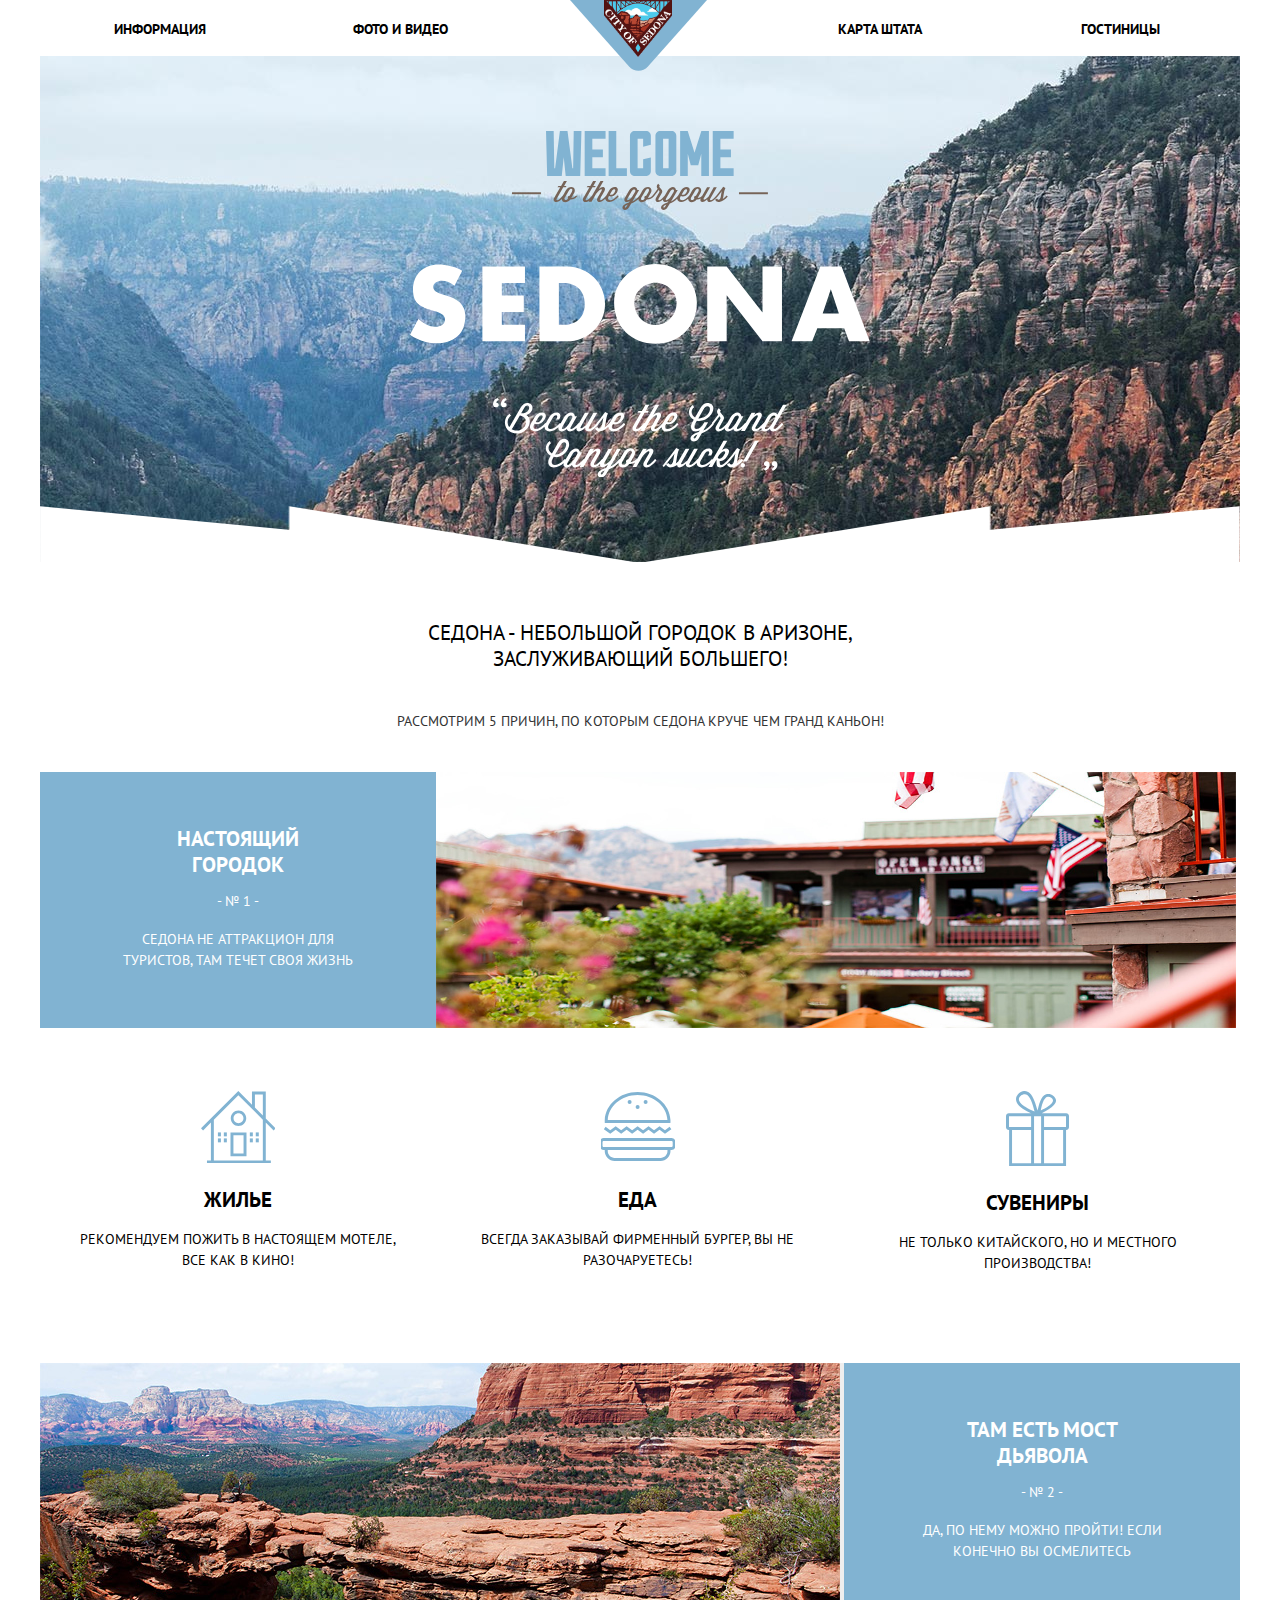
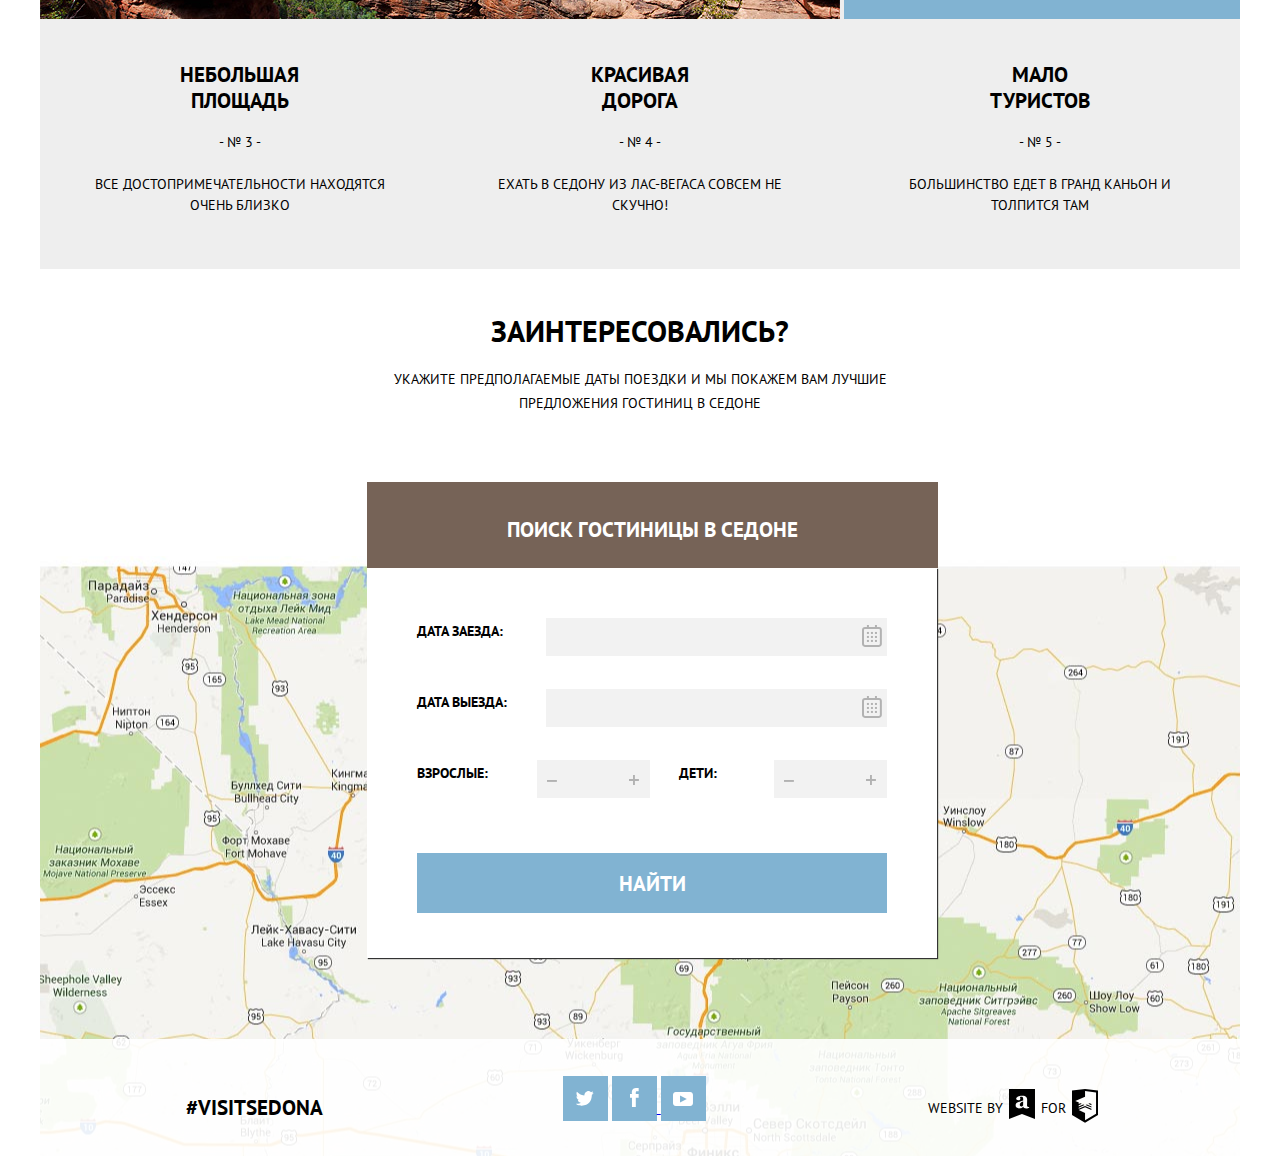
==== commit 6a220c6e: "sedona finished" ====
--- a/index.html
+++ b/index.html
@@ -16,7 +16,14 @@
 					<li class="mobile-menu__item">
 						<a class="mobile-menu__item-link" href="#">Карта штата</a>
 						<button class="mobile-menu__item-close">
-							<img src="img/icon-mobile-menu-close.svg" alt="">
+							<svg class="mobile-menu__item-close-svg" version="1.0" id="Layer_1" xmlns:sketch="http://www.bohemiancoding.com/sketch/ns"
+								 xmlns="http://www.w3.org/2000/svg" xmlns:xlink="http://www.w3.org/1999/xlink" x="0px" y="0px" width="22.265px"
+								 height="22px" viewBox="-0.644 -30.093 21.265 22.262"
+								 xml:space="preserve">
+							<title></title>
+							<polygon points="21.62,-10.605 13.263,-18.962 21.619,-27.318 18.845,-30.093 10.488,-21.737 2.132,-30.093 
+								-0.643,-27.318 7.714,-18.962 -0.644,-10.605 2.131,-7.831 10.488,-16.188 18.846,-7.831 "/>
+							</svg>
 						</button>
 					</li>
 					<li class="mobile-menu__item">
@@ -42,6 +49,7 @@
 					</li>
 					<li class="top-menu__item">
 						<a class="top-menu__logo-link" href="#">
+							<img class="top-menu__logo-img" src="img/logo-sedona-retina.png" height="auto" width="68" alt="">
 							<svg class="top-menu__triangle-svg" version="1.0" id="Layer_1" xmlns="http://www.w3.org/2000/svg" xmlns:xlink="http://www.w3.org/1999/xlink" x="0px" y="0px"
 								 width="137px" height="70.778px" viewBox="0 0 137 70.778" enable-background="new 0 0 137 70.778" xml:space="preserve">
 							<path d="M137,0h-14.173H14.173H0l31.279,35.161l0,0l27.8,31.249c5.182,5.824,13.66,5.824,18.842,0l27.8-31.249l0,0L137,0z"/>
@@ -56,7 +64,18 @@
 					</li>
 					<li class="top-menu__item top-menu__item-menu-open">
 						<button class="mobile-menu-open">
-							<img id="logo" class="mobile-menu-open-img" src="img/icon-mobile-menu-open.svg" alt="">
+							<svg class="mobile-menu__open-svg" xmlns:sketch="http://www.bohemiancoding.com/sketch/ns" xmlns="http://www.w3.org/2000/svg" xmlns:xlink="http://www.w3.org/1999/xlink" version="1.0" id="Layer_1" x="0px" y="0px" width="22.264px" height="22.262px" viewBox="0 0 22.264 22.262" enable-background="new 0 0 0 0" xml:space="preserve">
+							<style>
+								.style0{
+									fill:	#81b3d2;Се
+								}
+							</style><title/>
+							<rect x="0" y="9.2" width="22.3" height="3.9" class="style0"/>
+							<title/>
+							<rect x="0" y="0" width="22.3" height="3.9" class="style0"/>
+							<title/>
+							<rect x="0" y="18.3" width="22.3" height="3.9" class="style0"/>
+							</svg>
 						</button>
 					</li>
 				</ul>
@@ -403,9 +422,7 @@
 					<p class="features-item__number">- № 2 -</p>
 					<p class="features-item__description">Да, по нему можно пройти! Если конечно вы осмелитесь</p>
 				</div>
-				<div class="features-item__img-container">
-					<img class="features-item__img" src="img/bg-features-2.jpg" height="256" width="800" alt="">
-				</div>
+				<div class="features-item__img-container"></div>
 			<div class="features-item-small-container">
 				<section class="features-item-small">
 					<h3 class="features-item-small__title">Небольшая площадь</h3>
@@ -455,7 +472,7 @@
 							</g>
 							</svg>
 						</span>
-						<input class="hotel-search__form-field-input hotel-search__form-field-input--date" type="date" name="dateIn" value="">
+						<input class="hotel-search__form-field-input hotel-search__form-field-input--date" type="text" name="dateIn" value="">
 					</div>
 					<div class="hotel-search__form-field">
 						<label class="hotel-search__form-field-label" for="dateOut">Дата выезда:</label>
@@ -478,7 +495,7 @@
 							</g>
 							</svg>
 						</span>
-						<input class="hotel-search__form-field-input hotel-search__form-field-input--date" type="date" name="dateOut">
+						<input class="hotel-search__form-field-input hotel-search__form-field-input--date" type="text" name="dateOut">
 					</div>
 					<div class="hotel-search__form-field">
 						<div class="hotel-search__form-field-container">
@@ -585,18 +602,19 @@
 							</svg>
 						</a>
 						</div> for <div class="copyright__for-img">
-						<a class="copyright__link" href="#"></a>
-							<svg class="copyright__by"  version="1.0" id="Layer_1" xmlns="http://www.w3.org/2000/svg" xmlns:xlink="http://www.w3.org/1999/xlink" x="0px" y="0px"
-								 width="26.096px" height="33.803px" viewBox="0 0 26.096 33.803" enable-background="new 0 0 26.096 33.803" xml:space="preserve">
-							<g>
-								<path d="M13.047,0L0,1.456v24.475l13.047,7.835v0.037l13.049-7.872V1.558L13.047,0z M24.037,24.745l-10.989,6.622v-7.385
-									l-6.369-2.858v-0.021l6.373-2.816v-0.02h0.002v0.011l6.365,2.814v-0.006l0.01,0.006v-1.234l-6.365-2.813l-0.004,0.003l-0.006-0.003
-									v0.011h-0.002v-0.003L6.678,19.87v-1.235l0,0l5.849-2.585l-1.386-0.621l-4.463,1.973v-1.234l3.078-1.361l-1.386-0.621l-1.692,0.748
-									v-1.234l0.307-0.135l-3.73-1.675l9.793-4.248V2.084l10.989,1.321V24.745z"/>
-								<polygon points="19.428,17.39 14.958,15.413 13.57,16.035 19.428,18.624 	"/>
-								<polygon points="19.428,14.921 17.734,14.173 16.346,14.793 19.428,16.155 	"/>
-							</g>
-							</svg>
+						<a class="copyright__link" href="#">
+								<svg class="copyright__for" version="1.0" id="Layer_1" xmlns="http://www.w3.org/2000/svg" xmlns:xlink="http://www.w3.org/1999/xlink" x="0px" y="0px"
+									 width="26.096px" height="33.803px" viewBox="0 0 26.096 33.803" enable-background="new 0 0 26.096 33.803" xml:space="preserve">
+								<g>
+									<path d="M13.047,0L0,1.456v24.475l13.047,7.835v0.037l13.049-7.872V1.558L13.047,0z M24.037,24.745l-10.989,6.622v-7.385
+										l-6.369-2.858v-0.021l6.373-2.816v-0.02h0.002v0.011l6.365,2.814v-0.006l0.01,0.006v-1.234l-6.365-2.813l-0.004,0.003l-0.006-0.003
+										v0.011h-0.002v-0.003L6.678,19.87v-1.235l0,0l5.849-2.585l-1.386-0.621l-4.463,1.973v-1.234l3.078-1.361l-1.386-0.621l-1.692,0.748
+										v-1.234l0.307-0.135l-3.73-1.675l9.793-4.248V2.084l10.989,1.321V24.745z"/>
+									<polygon points="19.428,17.39 14.958,15.413 13.57,16.035 19.428,18.624 	"/>
+									<polygon points="19.428,14.921 17.734,14.173 16.346,14.793 19.428,16.155 	"/>
+								</g>
+								</svg>
+							</a>
 						</div>
 					</span>
 				</div>
--- a/css/style.css
+++ b/css/style.css
@@ -354,12 +354,14 @@
 
 .wrapper {
   max-width: 1200px;
+  min-width: 320px;
   margin: 0 auto; }
 
 .mobile-menu-container {
-  display: none;
+  display: block;
   width: 100%; }
   .mobile-menu-container .mobile-menu__item {
+    display: none;
     padding: 1%;
     text-align: center;
     background-color: #81b3d2;
@@ -371,13 +373,21 @@
       text-decoration: none;
       text-transform: uppercase; }
     .mobile-menu-container .mobile-menu__item-close {
-      display: none;
       float: right; }
+      .mobile-menu-container .mobile-menu__item-close-svg {
+        float: right;
+        fill: #fff;
+        margin-top: 12px;
+        background-color: #81b3d2; }
+    .mobile-menu-container .mobile-menu__item__open-svg {
+      fill: #81b3d2; }
     .mobile-menu-container .mobile-menu__item:hover {
       background-color: #669ec0; }
     .mobile-menu-container .mobile-menu__item:active {
       color: #94b9d2;
       background-color: #5496bd; }
+    .mobile-menu-container .mobile-menu__item:first-child {
+      padding-left: 40px; }
 
 .page-header {
   height: 56px;
@@ -408,10 +418,13 @@
     .top-menu__item-menu-open {
       display: none; }
   .top-menu__logo-link {
-    background: url("../img/logo-sedona-1x.png") 50% 0 no-repeat;
     position: absolute;
     top: 0;
     left: 44.2%; }
+  .top-menu__logo-img {
+    position: absolute;
+    top: 0;
+    left: 34px; }
   .top-menu__triangle-svg {
     fill: #81b3d2; }
 
@@ -447,7 +460,7 @@
     text-align: center; }
   .welcome-container {
     position: relative;
-    max-width: 100%;
+    max-width: 1200px;
     min-height: 200px;
     margin-top: 85px;
     padding-top: 10px;
@@ -487,12 +500,12 @@
     .features-item__description {
       padding: 3%;
       line-height: 1.5em; }
-    .features-item__img {
-      width: 100%;
-      box-sizing: border-box; }
-      .features-item__img-container {
-        float: right;
-        width: 67%; }
+    .features-item__img-container {
+      box-sizing: border-box;
+      float: right;
+      width: 67%;
+      height: 256px;
+      background: url("../img/bg-features-2.jpg") 0 0 no-repeat; }
     .features-item--image-left .features-item-container {
       float: right; }
     .features-item-small-container {
@@ -733,6 +746,10 @@
       fill: #81b3d2; }
     .page-footer .copyright__by:active {
       fill: #bdbbbc; }
+    .page-footer .copyright__for:hover {
+      fill: #81b3d2; }
+    .page-footer .copyright__for:active {
+      fill: #bdbbbc; }
 
 @media (max-width: 768px) {
   .top-menu {
@@ -773,26 +790,20 @@
       left: 30%;
       display: block; }
 
-  .mobile-menu-open-img {
-    fill: blue; }
-
   .welcome {
     background: url("../img/bg-welcome.jpg") no-repeat 50% -62px; }
     .welcome-container {
+      width: 320px;
       margin-top: 50px; }
       .welcome-container:before {
         top: -36px;
-        background: url("../img/bg-welcome-mask-tablet.png") no-repeat 50% 0; }
-    .welcome__img:nth-child(1) {
-      width: 200px;
-      padding-top: 45px; }
-    .welcome__img:nth-child(2) {
-      width: 280px;
-      padding-top: 60px; }
-    .welcome__img:nth-child(3) {
-      width: 200px;
-      padding-top: 70px;
-      padding-bottom: 0; }
+        background: url("../img/bg-welcome-mask-tablet.png") no-repeat -220px 0; }
+    .welcome__img {
+      max-width: 90%; }
+      .welcome__img:nth-child(2n) {
+        max-width: 70%; }
+      .welcome__img:nth-child(1) {
+        max-width: 50%; }
     .welcome__info {
       padding: 4% 8%;
       padding-top: 7%;
@@ -863,7 +874,7 @@
     width: 100%;
     min-height: 90px;
     padding: 3%; }
-    .advantages__item-img {
+    .advantages__item-svg {
       float: left;
       width: 37px;
       height: 37px;
@@ -907,26 +918,30 @@
     .hotel-search__form {
       width: 100%;
       min-height: 415px;
-      padding: 3%;
+      padding: 2%;
       box-shadow: none; }
       .hotel-search__form-field {
-        padding: 2% 0; }
+        padding: 2%;
+        padding-right: 5%; }
         .hotel-search__form-field-label {
           display: block;
           margin: 0;
           padding: 2%; }
         .hotel-search__form-field-input {
           float: left;
-          width: 93%;
+          width: 265.6px;
           margin: 0;
           padding: 0; }
           .hotel-search__form-field-input--number {
-            min-height: 39px; }
+            height: 38px;
+            margin-left: -2px; }
             .hotel-search__form-field-input--number-container {
               width: 75%;
               margin: 0; }
               .hotel-search__form-field-input--number-container-plus {
                 float: left; }
+              .hotel-search__form-field-input--number-container-minus {
+                margin-left: -33px; }
         .hotel-search__form-field-container {
           width: 50%;
           padding-bottom: 10%; }
@@ -935,7 +950,7 @@
           .hotel-search__form-field-container:last-child {
             float: right; }
       .hotel-search__form-submit {
-        width: 90%;
+        width: 95%;
         margin: 0;
         margin: 0 auto; }
 
@@ -957,3 +972,9 @@
       width: 70%;
       margin: 0 auto; }
  }
+
+@media (min--moz-device-pixel-ratio: 1.5), (-o-min-device-pixel-ratio: 3/2), (-webkit-min-device-pixel-ratio: 1.5), (min-resolution: 1.5dppx) {
+  .welcome {
+    background: #fff url("../img/bg-welcome-retina.jpg") no-repeat 50% -8px;
+    background-size: 99.9%; }
+ }
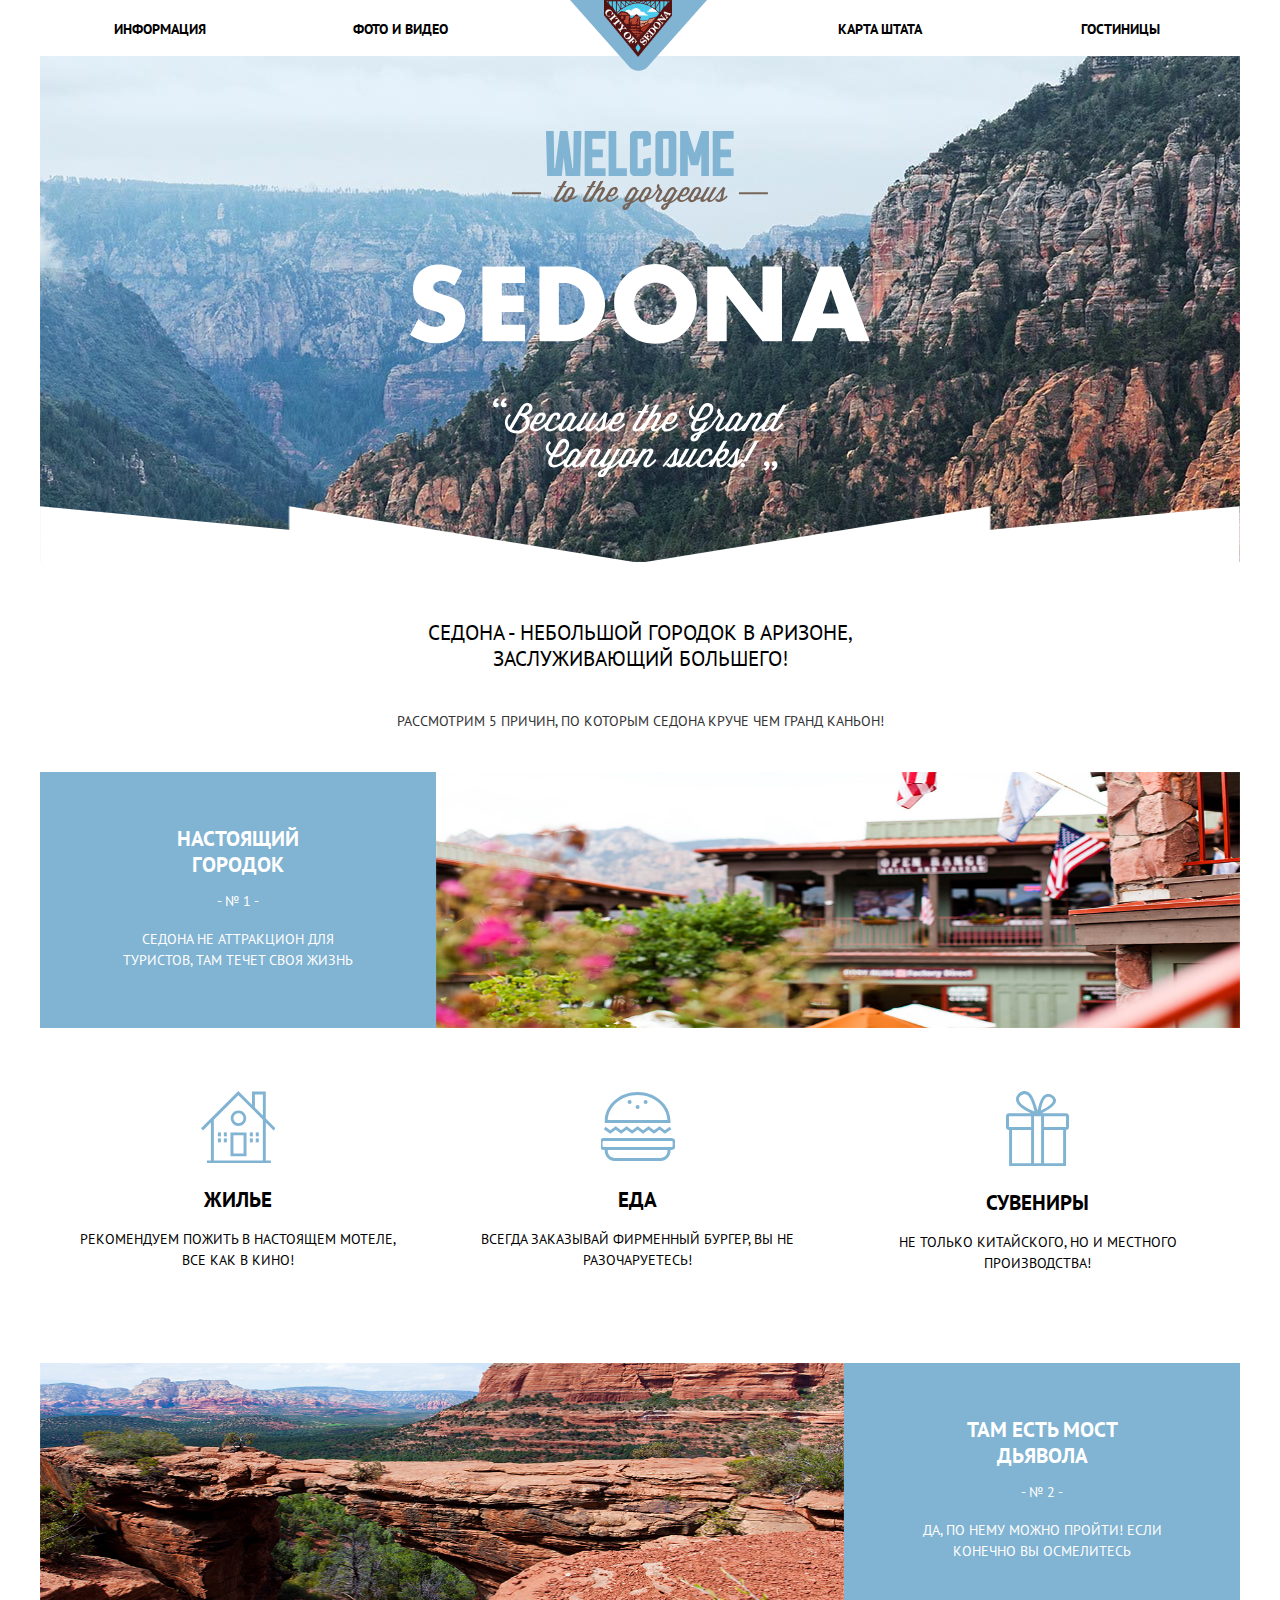
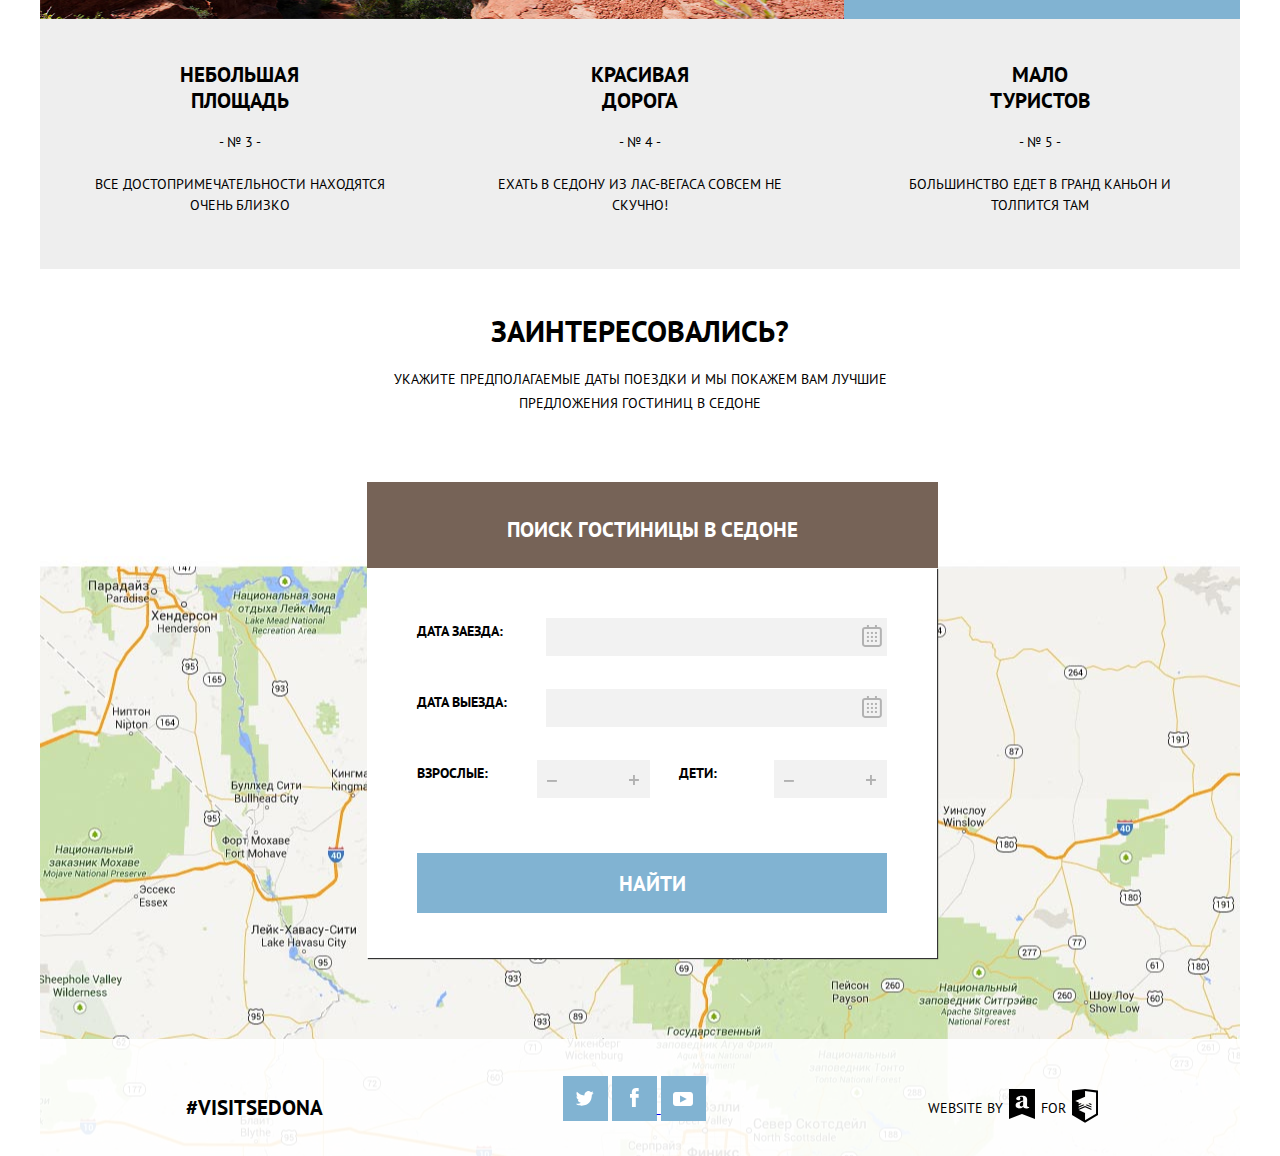
==== commit 0a57f224: "max-width 460" ====
--- a/index.html
+++ b/index.html
@@ -344,7 +344,7 @@
 					<p class="features-item__description">Седона не аттракцион для туристов, там течет своя жизнь</p>
 				</div>
 				<div class="features-item__img-container">
-					<img class="features-item__img" src="img/bg-features-1.jpg" height="256" width="800" alt="">
+					<img src="img/bg-features-1.jpg" height="256" width="100%" alt="">
 				</div>
 			</section>
 			<div class="advantages">
@@ -422,7 +422,9 @@
 					<p class="features-item__number">- № 2 -</p>
 					<p class="features-item__description">Да, по нему можно пройти! Если конечно вы осмелитесь</p>
 				</div>
-				<div class="features-item__img-container"></div>
+				<div class="features-item__img-container">
+					<img src="img/bg-features-2.jpg" height="256" width="100%" alt="">
+				</div>
 			<div class="features-item-small-container">
 				<section class="features-item-small">
 					<h3 class="features-item-small__title">Небольшая площадь</h3>
--- a/css/style.css
+++ b/css/style.css
@@ -353,8 +353,8 @@
   text-transform: uppercase; }
 
 .wrapper {
+  min-width: 320px;
   max-width: 1200px;
-  min-width: 320px;
   margin: 0 auto; }
 
 .mobile-menu-container {
@@ -376,9 +376,9 @@
       float: right; }
       .mobile-menu-container .mobile-menu__item-close-svg {
         float: right;
-        fill: #fff;
         margin-top: 12px;
-        background-color: #81b3d2; }
+        background-color: #81b3d2;
+        fill: #fff; }
     .mobile-menu-container .mobile-menu__item__open-svg {
       fill: #81b3d2; }
     .mobile-menu-container .mobile-menu__item:hover {
@@ -501,11 +501,10 @@
       padding: 3%;
       line-height: 1.5em; }
     .features-item__img-container {
-      box-sizing: border-box;
       float: right;
       width: 67%;
       height: 256px;
-      background: url("../img/bg-features-2.jpg") 0 0 no-repeat; }
+      box-sizing: border-box; }
     .features-item--image-left .features-item-container {
       float: right; }
     .features-item-small-container {
@@ -612,8 +611,8 @@
       margin-bottom: 45px; }
       .hotel-search__form-field-container {
         display: inline-block;
-        vertical-align: middle;
-        width: 233px; }
+        width: 233px;
+        vertical-align: middle; }
       .hotel-search__form-field-label {
         font-weight: bold; }
         .hotel-search__form-field-label--children {
@@ -634,10 +633,10 @@
           background-color: #fff;
           outline: 2px solid #e5e5e5; }
         .hotel-search__form-field-input--date {
+          float: right;
           width: 300px;
           padding: 0 1%;
-          text-align: left;
-          float: right; }
+          text-align: left; }
         .hotel-search__form-field-input--number {
           display: inline-block;
           width: 36px;
@@ -722,9 +721,9 @@
       display: inline-block;
       width: 21px;
       height: 21px;
+      padding: 12px;
       vertical-align: bottom;
-      background-color: #81b3d2;
-      padding: 12px; }
+      background-color: #81b3d2; }
       .page-footer .social-icons__item-link-img:hover {
         background-color: #669ec0; }
       .page-footer .social-icons__item-link-img:active {
@@ -776,7 +775,7 @@
     padding-top: 20px; }
  }
 
-@media (max-width: 320px) {
+@media (max-width: 460px) {
   .top-menu {
     background-color: #fff; }
     .top-menu__item {
@@ -791,13 +790,15 @@
       display: block; }
 
   .welcome {
+    width: auto;
     background: url("../img/bg-welcome.jpg") no-repeat 50% -62px; }
     .welcome-container {
-      width: 320px;
+      max-width: 460px;
+      min-width: 320px;
       margin-top: 50px; }
       .welcome-container:before {
         top: -36px;
-        background: url("../img/bg-welcome-mask-tablet.png") no-repeat -220px 0; }
+        background: url("../img/bg-welcome-mask-tablet.png") no-repeat 50% 0; }
     .welcome__img {
       max-width: 90%; }
       .welcome__img:nth-child(2n) {
@@ -815,6 +816,7 @@
       padding-bottom: 13%; }
 
   .features {
+    width: 100%;
     position: relative; }
     .features-item__title {
       width: 90%;
@@ -829,17 +831,19 @@
       min-height: 200px;
       padding: 10% 2%; }
     .features-item__img-container {
-      display: none;
       display: block;
       float: none;
       min-width: 320px;
+      max-width: 460px;
       height: 260px;
       overflow: hidden; }
     .features-item__img {
       display: block;
-      width: 162%;
+      width: 100%;
       height: auto;
       margin-left: -30px; }
+      .features-item__img-container {
+        width: 100%; }
     .features-item-small {
       display: block;
       width: 100%;
@@ -861,12 +865,13 @@
         padding: 2%; }
     .features:before {
       position: absolute;
-      top: -37px;
+      top: -53px;
       left: 0;
       z-index: -1;
-      width: 100%;
-      height: 50px;
+      width: 460px;
+      height: 54px;
       background: #81b3d2 url("../img/bg-welcome-mask-mobile.png") no-repeat 50% 0;
+      background-size: 100%;
       content: ""; }
 
   .advantages__item {
@@ -912,7 +917,7 @@
       background: url("../img/bg-visit-us-map.jpg") no-repeat 50% 102%; }
     .hotel-search__header {
       width: 100%;
-      padding-top: 6%; }
+      padding-top: 3%; }
       .hotel-search__header-title {
         font-size: 18px; }
     .hotel-search__form {
@@ -929,7 +934,7 @@
           padding: 2%; }
         .hotel-search__form-field-input {
           float: left;
-          width: 265.6px;
+          width: 92.5%;
           margin: 0;
           padding: 0; }
           .hotel-search__form-field-input--number {
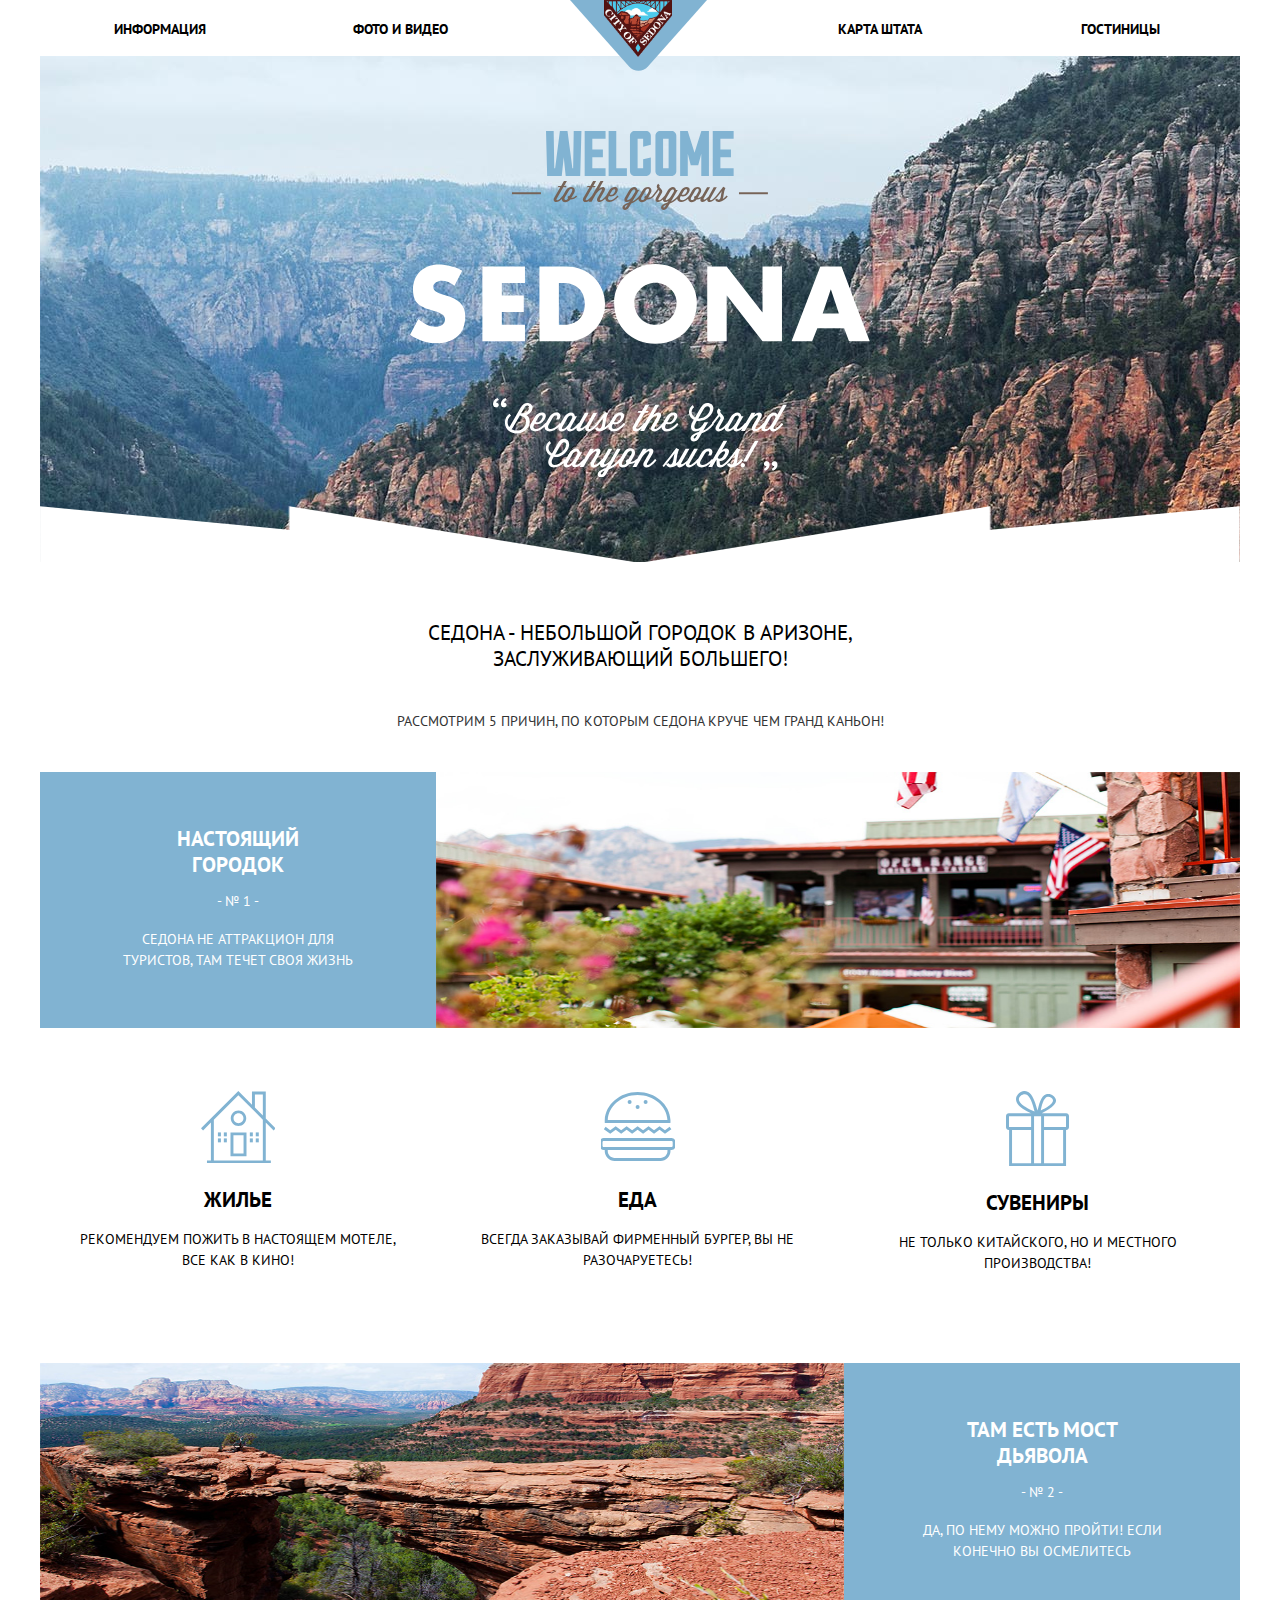
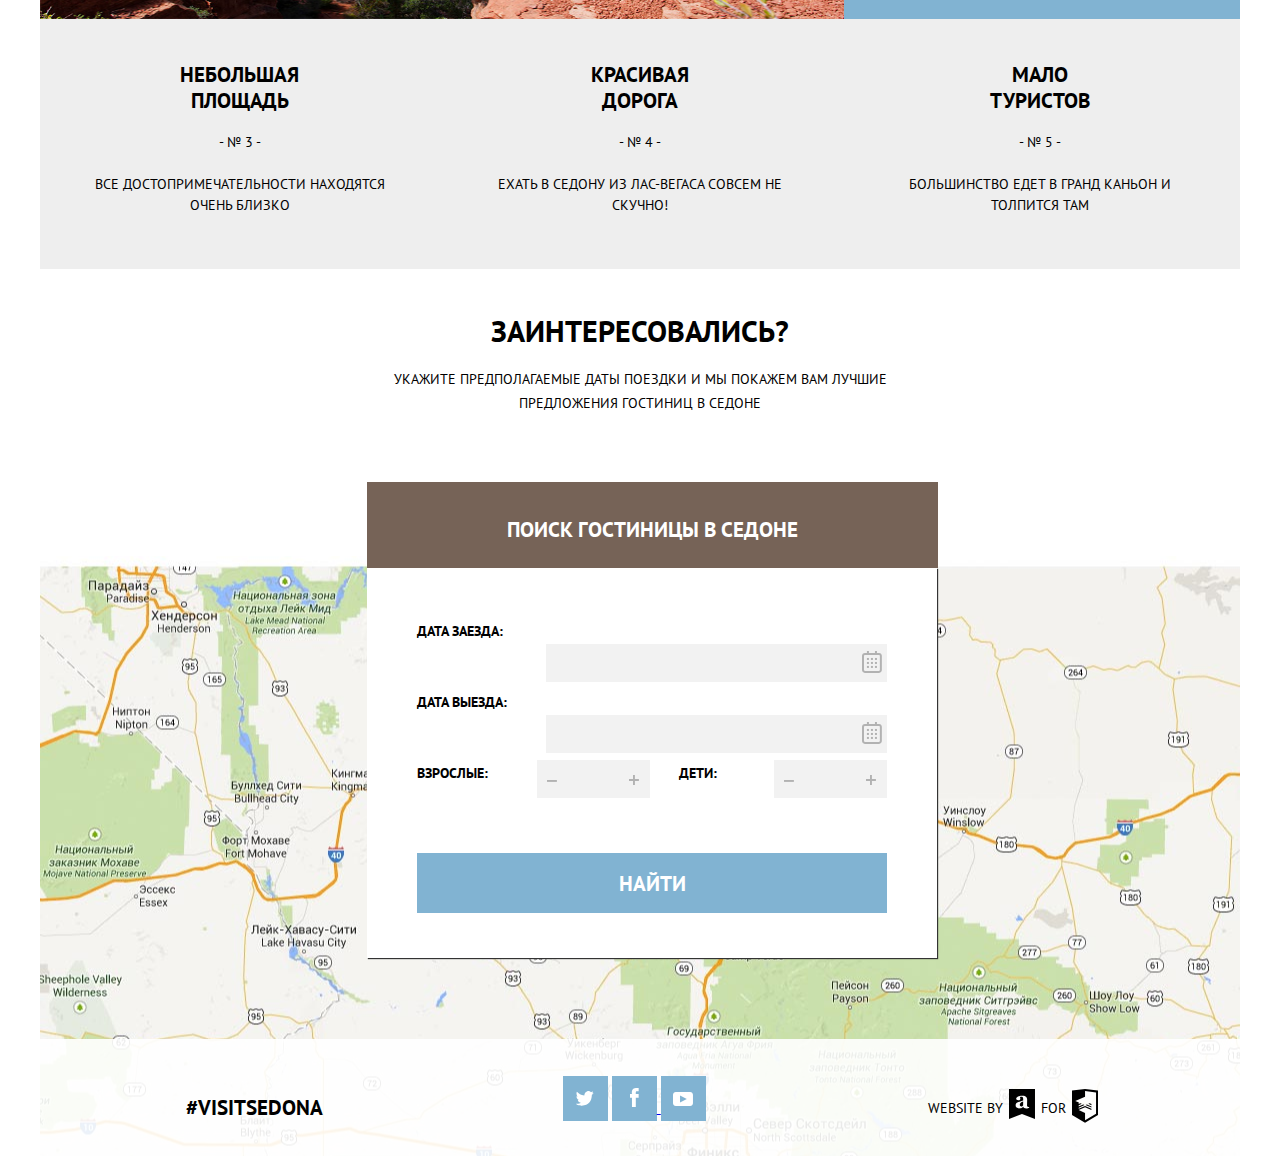
==== commit 73cc020f: "calendar fix" ====
--- a/index.html
+++ b/index.html
@@ -15,7 +15,7 @@
 				<ul class="mobile-menu">
 					<li class="mobile-menu__item">
 						<a class="mobile-menu__item-link" href="#">Карта штата</a>
-						<button class="mobile-menu__item-close">
+						<a class="mobile-menu__item-close" href="#">
 							<svg class="mobile-menu__item-close-svg" version="1.0" id="Layer_1" xmlns:sketch="http://www.bohemiancoding.com/sketch/ns"
 								 xmlns="http://www.w3.org/2000/svg" xmlns:xlink="http://www.w3.org/1999/xlink" x="0px" y="0px" width="22.265px"
 								 height="22px" viewBox="-0.644 -30.093 21.265 22.262"
@@ -24,7 +24,7 @@
 							<polygon points="21.62,-10.605 13.263,-18.962 21.619,-27.318 18.845,-30.093 10.488,-21.737 2.132,-30.093 
 								-0.643,-27.318 7.714,-18.962 -0.644,-10.605 2.131,-7.831 10.488,-16.188 18.846,-7.831 "/>
 							</svg>
-						</button>
+						</a>
 					</li>
 					<li class="mobile-menu__item">
 						<a class="mobile-menu__item-link" href="#">Информация</a>
@@ -63,7 +63,7 @@
 						<a class="top-menu__item-link" href="#">Гостиницы</a>
 					</li>
 					<li class="top-menu__item top-menu__item-menu-open">
-						<button class="mobile-menu-open">
+						<a class="mobile-menu-open" href="#">
 							<svg class="mobile-menu__open-svg" xmlns:sketch="http://www.bohemiancoding.com/sketch/ns" xmlns="http://www.w3.org/2000/svg" xmlns:xlink="http://www.w3.org/1999/xlink" version="1.0" id="Layer_1" x="0px" y="0px" width="22.264px" height="22.262px" viewBox="0 0 22.264 22.262" enable-background="new 0 0 0 0" xml:space="preserve">
 							<style>
 								.style0{
@@ -76,7 +76,7 @@
 							<title/>
 							<rect x="0" y="18.3" width="22.3" height="3.9" class="style0"/>
 							</svg>
-						</button>
+						</a>
 					</li>
 				</ul>
 			</nav>
@@ -423,7 +423,13 @@
 					<p class="features-item__description">Да, по нему можно пройти! Если конечно вы осмелитесь</p>
 				</div>
 				<div class="features-item__img-container">
-					<img src="img/bg-features-2.jpg" height="256" width="100%" alt="">
+					<picture class="features-item__img">
+						<source media="@media(min--moz-device-pixel-ratio: 1.5),
+(-o-min-device-pixel-ratio: 3/2),
+(-webkit-min-device-pixel-ratio: 1.5),
+(min-resolution: 1.5dppx" srcset="img/bg-features-2-retina.jpg" height="256" width="100%" alt="">
+						<img src="img/bg-features-2.jpg" height="256" width="100%" alt="">
+					</picture>
 				</div>
 			<div class="features-item-small-container">
 				<section class="features-item-small">
@@ -455,49 +461,53 @@
 				<form class="hotel-search__form" action="#">
 					<div class="hotel-search__form-field">
 						<label class="hotel-search__form-field-label" for="dateIn">Дата заезда:</label>
-						<span class="hotel-search__form-calendar">
-							<svg class="hotel-search__form-calendar-svg" version="1.0" id="Layer_1" xmlns="http://www.w3.org/2000/svg" xmlns:xlink="http://www.w3.org/1999/xlink" x="0px" y="0px"
-								 width="19.875px" height="21.916px" viewBox="0 0 19.875 21.916" enable-background="new 0 0 19.875 21.916" xml:space="preserve">
-							<g>
-								<path d="M17.04,2h-2.081V0h-2v2H6.917V0h-2v2H2.835C1.275,2,0,3.275,0,4.835v14.246c0,1.56,1.275,2.835,2.835,2.835H17.04
-									c1.56,0,2.835-1.275,2.835-2.835V4.835C19.875,3.275,18.6,2,17.04,2z M17.875,19.081c0,0.453-0.383,0.835-0.835,0.835H2.835
-									C2.383,19.916,2,19.534,2,19.081V4.835C2,4.382,2.383,4,2.835,4H17.04c0.452,0,0.835,0.382,0.835,0.835V19.081z"/>
-								<rect x="4.917" y="6.958" width="2" height="2"/>
-								<rect x="12.959" y="6.958" width="2" height="2"/>
-								<rect x="8.938" y="6.958" width="2" height="2"/>
-								<rect x="4.917" y="10.958" width="2" height="2"/>
-								<rect x="12.959" y="10.958" width="2" height="2"/>
-								<rect x="8.938" y="10.958" width="2" height="2"/>
-								<rect x="4.917" y="14.942" width="2" height="2"/>
-								<rect x="12.959" y="14.942" width="2" height="2"/>
-								<rect x="8.938" y="14.942" width="2" height="2"/>
-							</g>
-							</svg>
-						</span>
-						<input class="hotel-search__form-field-input hotel-search__form-field-input--date" type="text" name="dateIn" value="">
+						<div class="hotel-search__form--mobile">
+							<span class="hotel-search__form-calendar">
+								<svg class="hotel-search__form-calendar-svg" version="1.0" id="Layer_1" xmlns="http://www.w3.org/2000/svg" xmlns:xlink="http://www.w3.org/1999/xlink" x="0px" y="0px"
+									 width="19.875px" height="21.916px" viewBox="0 0 19.875 21.916" enable-background="new 0 0 19.875 21.916" xml:space="preserve">
+								<g>
+									<path d="M17.04,2h-2.081V0h-2v2H6.917V0h-2v2H2.835C1.275,2,0,3.275,0,4.835v14.246c0,1.56,1.275,2.835,2.835,2.835H17.04
+										c1.56,0,2.835-1.275,2.835-2.835V4.835C19.875,3.275,18.6,2,17.04,2z M17.875,19.081c0,0.453-0.383,0.835-0.835,0.835H2.835
+										C2.383,19.916,2,19.534,2,19.081V4.835C2,4.382,2.383,4,2.835,4H17.04c0.452,0,0.835,0.382,0.835,0.835V19.081z"/>
+									<rect x="4.917" y="6.958" width="2" height="2"/>
+									<rect x="12.959" y="6.958" width="2" height="2"/>
+									<rect x="8.938" y="6.958" width="2" height="2"/>
+									<rect x="4.917" y="10.958" width="2" height="2"/>
+									<rect x="12.959" y="10.958" width="2" height="2"/>
+									<rect x="8.938" y="10.958" width="2" height="2"/>
+									<rect x="4.917" y="14.942" width="2" height="2"/>
+									<rect x="12.959" y="14.942" width="2" height="2"/>
+									<rect x="8.938" y="14.942" width="2" height="2"/>
+								</g>
+								</svg>
+							</span>
+							<input class="hotel-search__form-field-input hotel-search__form-field-input--date" type="text" name="dateIn" value="">
+						</div>
 					</div>
 					<div class="hotel-search__form-field">
 						<label class="hotel-search__form-field-label" for="dateOut">Дата выезда:</label>
-						<span class="hotel-search__form-calendar">
-							<svg class="hotel-search__form-calendar-svg" version="1.0" id="Layer_1" xmlns="http://www.w3.org/2000/svg" xmlns:xlink="http://www.w3.org/1999/xlink" x="0px" y="0px"
-								 width="19.875px" height="21.916px" viewBox="0 0 19.875 21.916" enable-background="new 0 0 19.875 21.916" xml:space="preserve">
-							<g>
-								<path d="M17.04,2h-2.081V0h-2v2H6.917V0h-2v2H2.835C1.275,2,0,3.275,0,4.835v14.246c0,1.56,1.275,2.835,2.835,2.835H17.04
-									c1.56,0,2.835-1.275,2.835-2.835V4.835C19.875,3.275,18.6,2,17.04,2z M17.875,19.081c0,0.453-0.383,0.835-0.835,0.835H2.835
-									C2.383,19.916,2,19.534,2,19.081V4.835C2,4.382,2.383,4,2.835,4H17.04c0.452,0,0.835,0.382,0.835,0.835V19.081z"/>
-								<rect x="4.917" y="6.958" width="2" height="2"/>
-								<rect x="12.959" y="6.958" width="2" height="2"/>
-								<rect x="8.938" y="6.958" width="2" height="2"/>
-								<rect x="4.917" y="10.958" width="2" height="2"/>
-								<rect x="12.959" y="10.958" width="2" height="2"/>
-								<rect x="8.938" y="10.958" width="2" height="2"/>
-								<rect x="4.917" y="14.942" width="2" height="2"/>
-								<rect x="12.959" y="14.942" width="2" height="2"/>
-								<rect x="8.938" y="14.942" width="2" height="2"/>
-							</g>
-							</svg>
-						</span>
-						<input class="hotel-search__form-field-input hotel-search__form-field-input--date" type="text" name="dateOut">
+						<div class="hotel-search__form--mobile">
+							<span class="hotel-search__form-calendar">
+								<svg class="hotel-search__form-calendar-svg" version="1.0" id="Layer_1" xmlns="http://www.w3.org/2000/svg" xmlns:xlink="http://www.w3.org/1999/xlink" x="0px" y="0px"
+									 width="19.875px" height="21.916px" viewBox="0 0 19.875 21.916" enable-background="new 0 0 19.875 21.916" xml:space="preserve">
+								<g>
+									<path d="M17.04,2h-2.081V0h-2v2H6.917V0h-2v2H2.835C1.275,2,0,3.275,0,4.835v14.246c0,1.56,1.275,2.835,2.835,2.835H17.04
+										c1.56,0,2.835-1.275,2.835-2.835V4.835C19.875,3.275,18.6,2,17.04,2z M17.875,19.081c0,0.453-0.383,0.835-0.835,0.835H2.835
+										C2.383,19.916,2,19.534,2,19.081V4.835C2,4.382,2.383,4,2.835,4H17.04c0.452,0,0.835,0.382,0.835,0.835V19.081z"/>
+									<rect x="4.917" y="6.958" width="2" height="2"/>
+									<rect x="12.959" y="6.958" width="2" height="2"/>
+									<rect x="8.938" y="6.958" width="2" height="2"/>
+									<rect x="4.917" y="10.958" width="2" height="2"/>
+									<rect x="12.959" y="10.958" width="2" height="2"/>
+									<rect x="8.938" y="10.958" width="2" height="2"/>
+									<rect x="4.917" y="14.942" width="2" height="2"/>
+									<rect x="12.959" y="14.942" width="2" height="2"/>
+									<rect x="8.938" y="14.942" width="2" height="2"/>
+								</g>
+								</svg>
+							</span>
+							<input class="hotel-search__form-field-input hotel-search__form-field-input--date" type="text" name="dateOut">
+						</div>
 					</div>
 					<div class="hotel-search__form-field">
 						<div class="hotel-search__form-field-container">
--- a/css/style.css
+++ b/css/style.css
@@ -432,7 +432,7 @@
   position: relative;
   z-index: -1;
   max-width: 100%;
-  background: #fff url("../img/bg-welcome.jpg") no-repeat 50% -56px; }
+  background: #fff url("../img/bg-welcome.jpg") no-repeat 50% -66px; }
   .welcome__img {
     display: block;
     max-width: 100%;
@@ -840,8 +840,7 @@
     .features-item__img {
       display: block;
       width: 100%;
-      height: auto;
-      margin-left: -30px; }
+      height: auto; }
       .features-item__img-container {
         width: 100%; }
     .features-item-small {
@@ -925,7 +924,15 @@
       min-height: 415px;
       padding: 2%;
       box-shadow: none; }
+      .hotel-search__form-calendar {
+        float: none;
+        display: inline-block;
+        height: 28px;
+        background-color: #f2f2f2; }
+      .hotel-search__form--mobile {
+        width: 100%; }
       .hotel-search__form-field {
+        margin: 0;
         padding: 2%;
         padding-right: 5%; }
         .hotel-search__form-field-label {
@@ -934,7 +941,7 @@
           padding: 2%; }
         .hotel-search__form-field-input {
           float: left;
-          width: 92.5%;
+          width: 89%;
           margin: 0;
           padding: 0; }
           .hotel-search__form-field-input--number {
